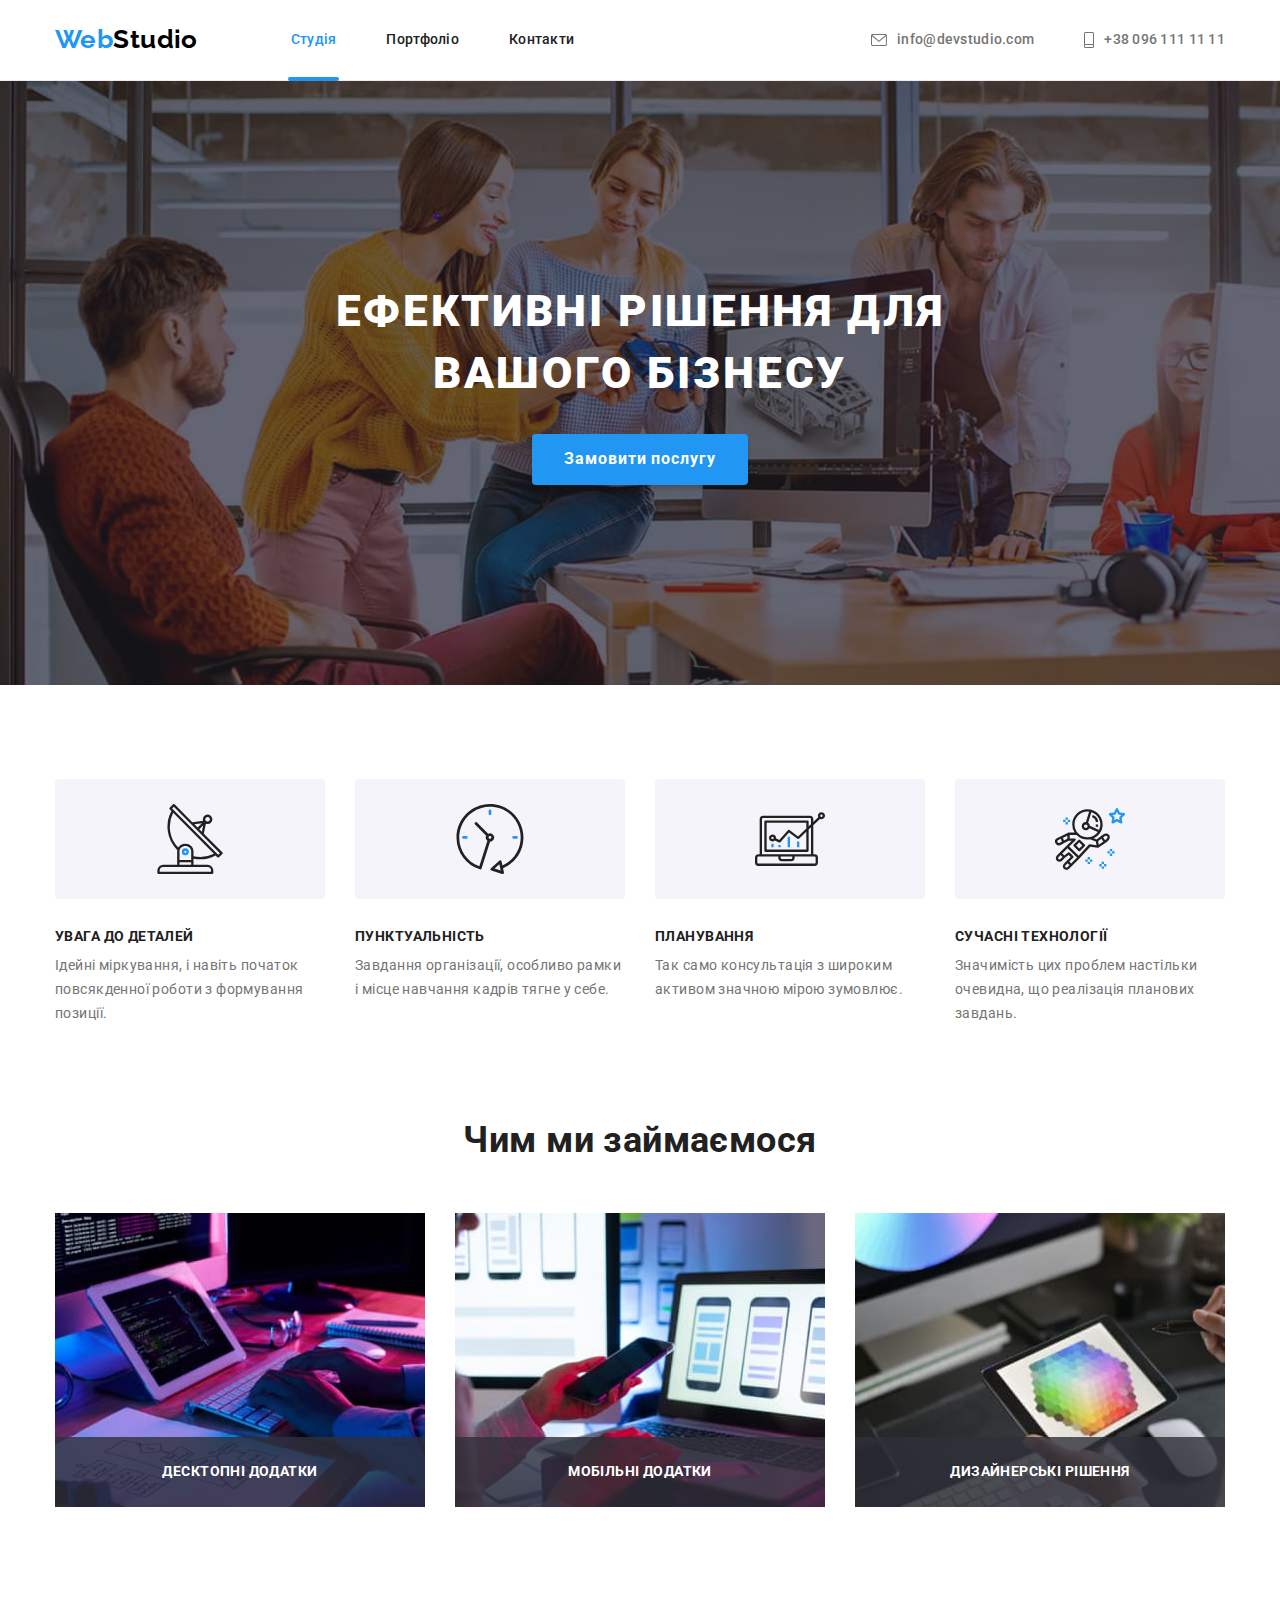
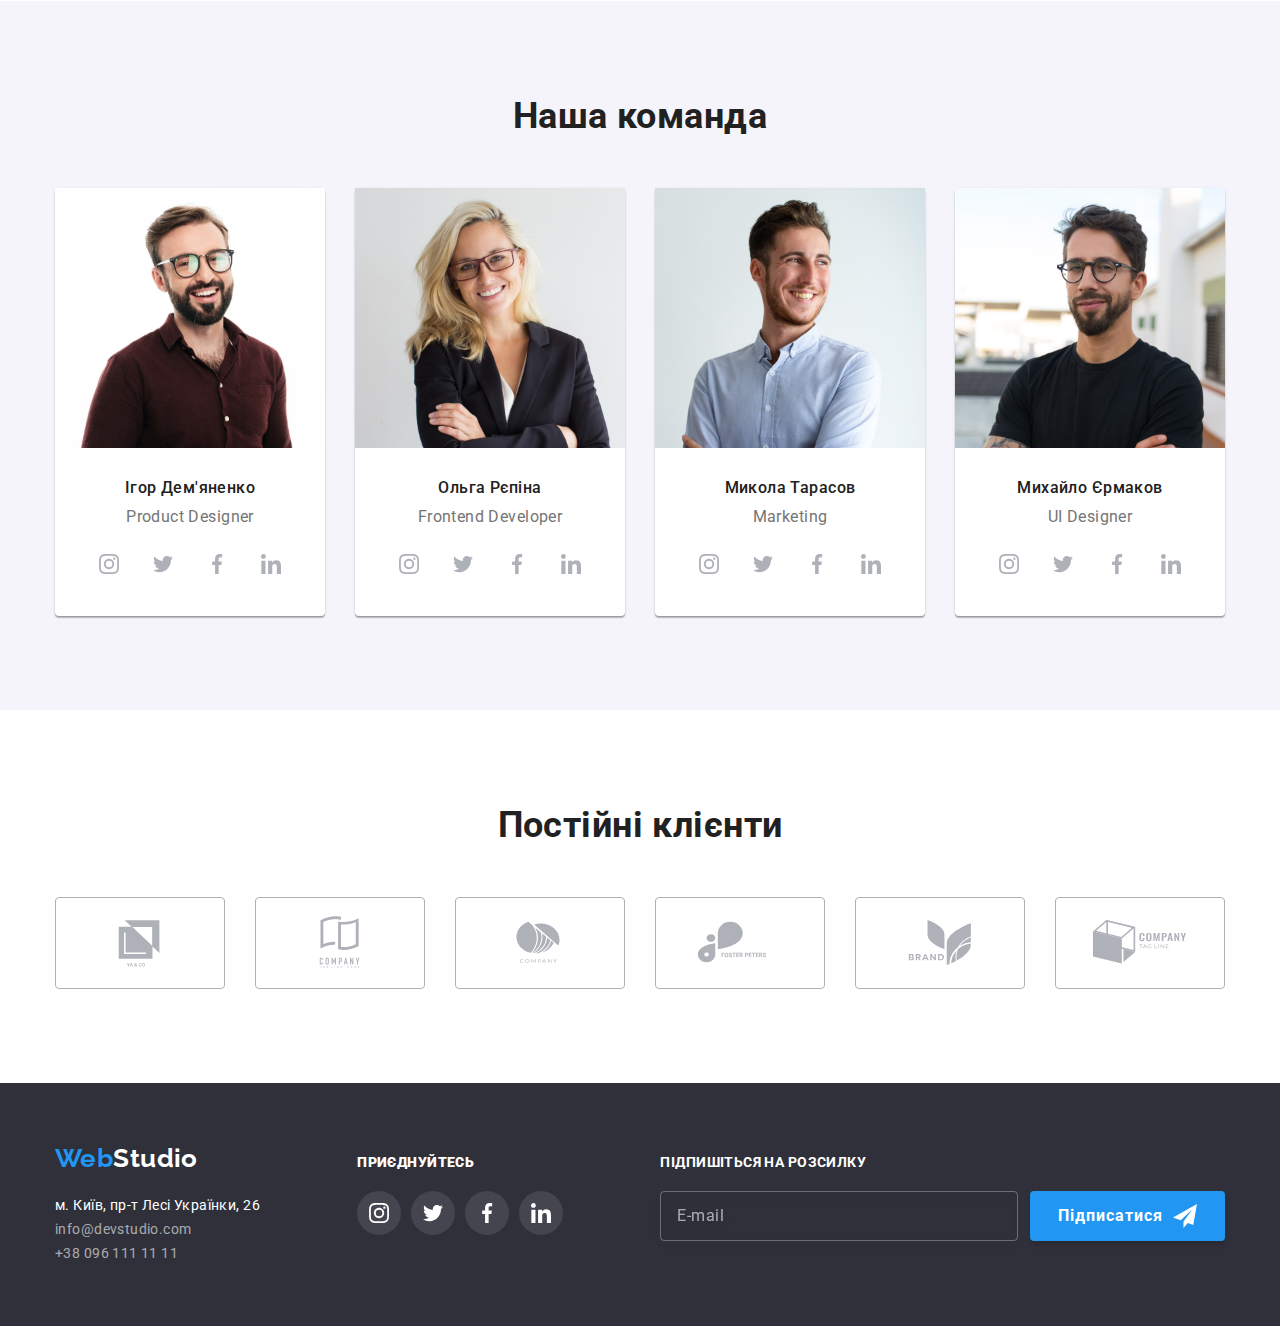
==== index.html @ 3e05d27f "hw-6 copied" ====
<!DOCTYPE html>
<html lang="uk">
  <head>
    <meta charset="UTF-8" />
    <meta http-equiv="X-UA-Compatible" content="IE=edge" />
    <meta name="viewport" content="width=device-width, initial-scale=1.0" />
    <link rel="preconnect" href="https://fonts.googleapis.com" />
    <link rel="preconnect" href="https://fonts.gstatic.com" crossorigin />
    <link
      href="https://fonts.googleapis.com/css2?family=Raleway:wght@700&family=Roboto:wght@400;500;700;900&display=swap"
      rel="stylesheet"
    />
    <link
      rel="stylesheet"
      href="https://cdnjs.cloudflare.com/ajax/libs/modern-normalize/1.1.0/modern-normalize.min.css"
    />
    <link rel="stylesheet" href="./css/styles.css" />
    <title>Головна</title>
  </head>
  <body>
    <header class="page-header">
      <div class="container main-nav">
        <a href="./index.html" class="logo-header"><span class="accent">Web</span>Studio</a>
        <nav>
          <ul class="site-nav">
            <li class="item"><a href="./index.html" class="link current">Студія</a></li>
            <li class="item"><a href="./portfolio.html" class="link">Портфоліо</a></li>
            <li class="item"><a href="" class="link">Контакти</a></li>
          </ul>
        </nav>
        <ul class="site-contacts">
          <li class="item">
            <a href="mailto:info@devstudio.com" class="link">
              <svg class="icon" width="16" height="12">
                <use href="./images/icons.svg#icon-envelope"></use>
              </svg>
              info@devstudio.com</a
            >
          </li>
          <li class="item">
            <a href="tel:+380961111111" class="link">
              <svg class="icon" width="10" height="16">
                <use href="./images/icons.svg#icon-tel"></use>
              </svg>
              +38 096 111 11 11</a
            >
          </li>
        </ul>
      </div>
    </header>
    <main>
      <section class="hero section">
        <div class="container">
          <h1 class="hero-heading">Ефективні рішення для вашого бізнесу</h1>
          <button type="button" class="hero-btn" data-modal-open>Замовити послугу</button>
        </div>
      </section>
      <section class="features section">
        <div class="container">
          <h2 class="features-title visually-hidden">Особливості</h2>
          <ul class="features-list">
            <li class="item">
              <div class="features-bg">
                <svg class="icon" width="70" height="70">
                  <use href="./images/icons.svg#icon-antenna"></use>
                </svg>
              </div>
              <h3 class="features-heading">УВАГА ДО ДЕТАЛЕЙ</h3>
              <p class="features-text">
                Ідейні міркування, і навіть початок повсякденної роботи з формування позиції.
              </p>
            </li>
            <li class="item">
              <div class="features-bg">
                <svg class="icon" width="70" height="70">
                  <use href="./images/icons.svg#icon-clock"></use>
                </svg>
              </div>
              <h3 class="features-heading">ПУНКТУАЛЬНІСТЬ</h3>
              <p class="features-text">
                Завдання організації, особливо рамки і місце навчання кадрів тягне у себе.
              </p>
            </li>
            <li class="item">
              <div class="features-bg">
                <svg class="icon" width="70" height="70">
                  <use href="./images/icons.svg#icon-diagram"></use>
                </svg>
              </div>
              <h3 class="features-heading">ПЛАНУВАННЯ</h3>
              <p class="features-text">
                Так само консультація з широким активом значною мірою зумовлює.
              </p>
            </li>
            <li class="item">
              <div class="features-bg">
                <svg class="icon" width="70" height="70">
                  <use href="./images/icons.svg#icon-astronaut"></use>
                </svg>
              </div>
              <h3 class="features-heading">СУЧАСНІ ТЕХНОЛОГІЇ</h3>
              <p class="features-text">
                Значимість цих проблем настільки очевидна, що реалізація планових завдань.
              </p>
            </li>
          </ul>
        </div>
      </section>
      <section class="about section">
        <div class="container">
          <h2 class="about-heading">Чим ми займаємося</h2>
          <ul class="about-list">
            <li class="item">
              <div class="about-thumb">
                <img class="image" src="./images/img.jpg" alt="Процесс розробки" width="370" />
                <h3 class="description">Десктопні додатки</h3>
              </div>
            </li>
            <li class="item">
              <div class="about-thumb">
                <img class="image" src="./images/img-1.jpg" alt="Оформлення додатку" width="370" />
                <h3 class="description">Мобільні додатки</h3>
              </div>
            </li>
            <li class="item">
              <div class="about-thumb">
                <img class="image" src="./images/img-2.jpg" alt="Дизайн" width="370" />
                <h3 class="description">Дизайнерські рішення</h3>
              </div>
            </li>
          </ul>
        </div>
      </section>
      <section class="team section">
        <div class="container">
          <h2 class="team-heading">Наша команда</h2>
          <ul class="team-list">
            <li class="item">
              <img class="image" src="./images/team/img.jpg" alt="Ігор Дем'яненко" width="270" />
              <div class="team-cards">
                <h3 class="team-member">Ігор Дем'яненко</h3>
                <p class="member-spec">Product Designer</p>
                <ul class="social-list">
                  <li class="social-item">
                    <a href="" class="social-link">
                      <svg class="icon" width="20" height="20">
                        <use href="./images/icons.svg#icon-instagram"></use></svg
                    ></a>
                  </li>
                  <li class="social-item">
                    <a href="" class="social-link">
                      <svg class="icon" width="20" height="20">
                        <use href="./images/icons.svg#icon-twitter"></use></svg
                    ></a>
                  </li>
                  <li class="social-item">
                    <a href="" class="social-link">
                      <svg class="icon" width="20" height="20">
                        <use href="./images/icons.svg#icon-facebook"></use></svg
                    ></a>
                  </li>
                  <li class="social-item">
                    <a href="" class="social-link">
                      <svg class="icon" width="20" height="20">
                        <use href="./images/icons.svg#icon-linkedin"></use></svg
                    ></a>
                  </li>
                </ul>
              </div>
            </li>
            <li class="item">
              <img class="image" src="./images/team/img-1.jpg" alt="Ольга Рєпіна" width="270" />
              <div class="team-cards">
                <h3 class="team-member">Ольга Рєпіна</h3>
                <p class="member-spec">Frontend Developer</p>
                <ul class="social-list">
                  <li class="social-item">
                    <a href="" class="social-link">
                      <svg class="icon" width="20" height="20">
                        <use href="./images/icons.svg#icon-instagram"></use></svg
                    ></a>
                  </li>
                  <li class="social-item">
                    <a href="" class="social-link">
                      <svg class="icon" width="20" height="20">
                        <use href="./images/icons.svg#icon-twitter"></use></svg
                    ></a>
                  </li>
                  <li class="social-item">
                    <a href="" class="social-link">
                      <svg class="icon" width="20" height="20">
                        <use href="./images/icons.svg#icon-facebook"></use></svg
                    ></a>
                  </li>
                  <li class="social-item">
                    <a href="" class="social-link">
                      <svg class="icon" width="20" height="20">
                        <use href="./images/icons.svg#icon-linkedin"></use></svg
                    ></a>
                  </li>
                </ul>
              </div>
            </li>
            <li class="item">
              <img class="image" src="./images/team/img-2.jpg" alt="Микола Тарасов" width="270" />
              <div class="team-cards">
                <h3 class="team-member">Микола Тарасов</h3>
                <p class="member-spec">Marketing</p>
                <ul class="social-list">
                  <li class="social-item">
                    <a href="" class="social-link">
                      <svg class="icon" width="20" height="20">
                        <use href="./images/icons.svg#icon-instagram"></use></svg
                    ></a>
                  </li>
                  <li class="social-item">
                    <a href="" class="social-link">
                      <svg class="icon" width="20" height="20">
                        <use href="./images/icons.svg#icon-twitter"></use></svg
                    ></a>
                  </li>
                  <li class="social-item">
                    <a href="" class="social-link">
                      <svg class="icon" width="20" height="20">
                        <use href="./images/icons.svg#icon-facebook"></use></svg
                    ></a>
                  </li>
                  <li class="social-item">
                    <a href="" class="social-link">
                      <svg class="icon" width="20" height="20">
                        <use href="./images/icons.svg#icon-linkedin"></use></svg
                    ></a>
                  </li>
                </ul>
              </div>
            </li>
            <li class="item">
              <img class="image" src="./images/team/img-3.jpg" alt="Михайло Єрмаков" width="270" />
              <div class="team-cards">
                <h3 class="team-member">Михайло Єрмаков</h3>
                <p class="member-spec">UI Designer</p>
                <ul class="social-list">
                  <li class="social-item">
                    <a href="" class="social-link">
                      <svg class="icon" width="20" height="20">
                        <use href="./images/icons.svg#icon-instagram"></use></svg
                    ></a>
                  </li>
                  <li class="social-item">
                    <a href="" class="social-link">
                      <svg class="icon" width="20" height="20">
                        <use href="./images/icons.svg#icon-twitter"></use></svg
                    ></a>
                  </li>
                  <li class="social-item">
                    <a href="" class="social-link">
                      <svg class="icon" width="20" height="20">
                        <use href="./images/icons.svg#icon-facebook"></use></svg
                    ></a>
                  </li>
                  <li class="social-item">
                    <a href="" class="social-link">
                      <svg class="icon" width="20" height="20">
                        <use href="./images/icons.svg#icon-linkedin"></use></svg
                    ></a>
                  </li>
                </ul>
              </div>
            </li>
          </ul>
        </div>
      </section>
      <section class="costumers section">
        <div class="container">
          <h2 class="costumers-heading">Постійні клієнти</h2>
          <ul class="costumers-list">
            <li class="costumer-item">
              <a href="" class="costumer-link">
                <svg class="icon" width="106" height="60">
                  <use href="./images/icons.svg#icon-ya-co"></use></svg
              ></a>
            </li>
            <li class="costumer-item">
              <a href="" class="costumer-link">
                <svg class="icon" width="106" height="60">
                  <use href="./images/icons.svg#icon-tagline"></use></svg
              ></a>
            </li>
            <li class="costumer-item">
              <a href="" class="costumer-link">
                <svg class="icon" width="106" height="60">
                  <use href="./images/icons.svg#icon-company"></use></svg
              ></a>
            </li>
            <li class="costumer-item">
              <a href="" class="costumer-link">
                <svg class="icon" width="106" height="60">
                  <use href="./images/icons.svg#icon-foster"></use></svg
              ></a>
            </li>
            <li class="costumer-item">
              <a href="" class="costumer-link">
                <svg class="icon" width="106" height="60">
                  <use href="./images/icons.svg#icon-brand"></use></svg
              ></a>
            </li>
            <li class="costumer-item">
              <a href="" class="costumer-link">
                <svg class="icon" width="106" height="60">
                  <use href="./images/icons.svg#icon-company-last"></use></svg
              ></a>
            </li>
          </ul>
        </div>
      </section>
    </main>
    <footer class="page-footer">
      <div class="container footer">
        <div class="address-items">
          <a href="./index.html" class="logo-footer"><span class="accent">Web</span>Studio</a>
          <address>
            <ul class="address">
              <li>
                <a
                  class="address-link"
                  href="https://goo.gl/maps/VLPrRpzanvmtSd6Z9"
                  target="_blank"
                  rel="noopener noreferrer"
                  >м. Київ, пр-т Лесі Українки, 26</a
                >
              </li>
              <li>
                <a href="mailto:info@devstudio.com" class="address-mail">info@devstudio.com</a>
              </li>
              <li><a href="tel:+380961111111" class="address-tel">+38 096 111 11 11</a></li>
            </ul>
          </address>
        </div>
        <div class="footer-social">
          <p class="footer-text"><strong>приєднуйтесь</strong></p>
          <ul class="social-list">
            <li class="social-item">
              <a href="" class="social-link footer">
                <svg class="icon footer" width="20" height="20">
                  <use href="./images/icons.svg#icon-instagram"></use></svg
              ></a>
            </li>
            <li class="social-item">
              <a href="" class="social-link footer">
                <svg class="icon footer" width="20" height="20">
                  <use href="./images/icons.svg#icon-twitter"></use></svg
              ></a>
            </li>
            <li class="social-item">
              <a href="" class="social-link footer">
                <svg class="icon footer" width="20" height="20">
                  <use href="./images/icons.svg#icon-facebook"></use></svg
              ></a>
            </li>
            <li class="social-item">
              <a href="" class="social-link footer">
                <svg class="icon footer" width="20" height="20">
                  <use href="./images/icons.svg#icon-linkedin"></use></svg
              ></a>
            </li>
          </ul>
        </div>
        <form name="subscription" class="subscription">
          <label for="user_email" class="footer-text">Підпишіться на розсилку</label>
          <div class="sub-items">
            <input
              type="email"
              name="email"
              id="user_email"
              placeholder="E-mail"
              class="sub-input"
            />
            <button type="submit" class="sub-btn">
              Підписатися
              <svg class="sub icon" width="24" height="24">
                <use href="./images/icons.svg#icon-send"></use>
              </svg>
            </button>
          </div>
        </form>
      </div>
    </footer>
    <div class="backdrop is-hidden" data-modal>
      <div class="modal">
        <button type="button" class="close-btn" data-modal-close>
          <svg class="icon" width="11" height="11">
            <use href="./images/icons.svg#icon-close"></use>
          </svg>
        </button>
        <p class="modal-title">Залиште свої дані, ми вам передзвонимо</p>
        <form name="callback" class="callback">
          <div class="form-wrapper">
            <label for="name" class="input-label">Ім'я</label>
            <div class="input-wrap">
              <input type="text" name="name" id="name" class="form-input" />
              <svg class="form icon" width="12" height="12">
                <use href="./images/icons.svg#icon-person"></use>
              </svg>
            </div>
          </div>
          <div class="form-wrapper">
            <label for="tel" class="input-label">Телефон</label>
            <div class="input-wrap">
              <input type="tel" name="tel" id="tel" class="form-input" />
              <svg class="form icon" width="13" height="13">
                <use href="./images/icons.svg#icon-phone"></use>
              </svg>
            </div>
          </div>
          <div class="form-wrapper">
            <label for="email" class="input-label">Пошта</label>
            <div class="input-wrap">
              <input type="email" name="email" id="email" class="form-input" />
              <svg class="form icon" width="15" height="12">
                <use href="./images/icons.svg#icon-mail"></use>
              </svg>
            </div>
          </div>
          <div class="form-wrapper">
            <label for="comment" class="input-label">Коментар</label>
            <textarea
              name="comment"
              id="comment"
              placeholder="Введіть текст"
              class="form-comment"
            ></textarea>
          </div>
          <div class="accept">
            <label for="accept" class="accept-lable">
              <input
                type="checkbox"
                name="accept_terms"
                id="accept"
                class="visually-hidden"
                required
              />
              <div class="checkbox">
                <svg class="icon checkmark" width="11" height="8">
                  <use href="./images/icons.svg#icon-checkmark"></use>
                </svg>
              </div>
              <span
                >Погоджуюся з розсилкою та приймаю <a href="" class="terms">Умови договору</a>
              </span>
            </label>
          </div>
          <button type="submit" class="send-btn">Відправити</button>
        </form>
      </div>
    </div>
    <script src="./js/modal.js"></script>
  </body>
</html>
---- css/styles.css ----
:root {
  --primary-bg-color: #ffffff;
  --secondary-bg-color: #2f303a;
  --accent-bg-color: #f5f4fa;
  --primary-text-color: #212121;
  --secondary-text-color: #757575;
  --accent-text-color: #2196f3;
}

body {
  font-family: 'Roboto', sans-serif;
  font-size: 14px;
  letter-spacing: 0.03em;
  background-color: var(--primary-bg-color);
  color: var(--primary-text-color);
}

/* * {
  outline: 1px solid #9a1115;
} */

/* Containers & Sections */

.container {
  width: 1200px;
  padding: 0 15px;
  margin-left: auto;
  margin-right: auto;
}

.section {
  padding: 94px 0px;
}

/* Header&Footer logo */

.page-header {
  border-bottom: 1px solid #ececec;
}

.logo-header,
.logo-footer {
  font-family: 'Raleway', sans-serif;
  text-decoration: none;
  font-weight: 700;
  font-size: 26px;
  line-height: 1.2;
  color: #000000;
}

.logo-footer {
  color: #ffffff;
}

.accent {
  color: var(--accent-text-color);
}

/* Header links */

.page-header .link {
  text-decoration: none;
  font-weight: 500;
  line-height: 1.1;
  letter-spacing: 0.02em;
}

.site-nav .link {
  display: block;
  padding: 32px 0;
  color: var(--primary-text-color);
}

.site-contacts .link {
  display: flex;
  align-items: center;
  padding: 32px 0;
  color: var(--secondary-text-color);
}

.link .icon {
  margin-right: 10px;
}

.link.current {
  position: relative;
  color: var(--accent-text-color);
}

.current::after {
  position: absolute;
  left: -2.5px;
  bottom: -1px;
  content: '';
  width: calc(100% + 5px);
  background-color: var(--accent-text-color);
  height: 4px;
  border-radius: 2px;
}

.link,
.social-link,
.costumer-link,
.address-link,
.address-mail,
.address-tel,
.sub-input,
.form-input,
.form-comment,
.checkbox,
.hero-btn,
.sub-btn,
.send-btn,
.close-btn,
.portfolio-btn,
.tile-description,
.portfolio-link {
  transition-property: background-color, border, box-shadow, color, transform;
  transition-duration: 250ms;
  transition-timing-function: cubic-bezier(0.4, 0, 0.2, 1);
}

.link:hover,
.link:focus {
  color: var(--accent-text-color);
}

.site-nav,
.site-contacts {
  display: flex;
  margin: 0;
  padding: 0;
  list-style-type: none;
}

.site-contacts {
  margin-left: auto;
}

.site-nav .item + .item,
.site-contacts .item + .item {
  margin-left: 50px;
}

.site-nav {
  margin-left: 93px;
}

.main-nav {
  display: flex;
  align-items: center;
}

/* Hero Section */
.hero.section {
  padding: 200px 0;
  max-width: 1600px;
  margin: 0 auto;
  background-image: linear-gradient(rgba(47, 48, 58, 0.4), rgba(47, 48, 58, 0.4)),
    url(../images/hero-bg.jpg);
  background-repeat: no-repeat;
  background-size: cover;
}

.hero {
  background-color: var(--secondary-bg-color);
  text-align: center;
}

.hero-heading {
  margin-top: 0;
  margin-bottom: 30px;
  padding: 0px 238px;
  font-weight: 900;
  font-size: 44px;
  line-height: 1.4;
  letter-spacing: 0.06em;
  text-transform: uppercase;
  color: #ffffff;
}

.hero-btn {
  padding: 10px 32px;
  border-radius: 4px;
  border: none;
  font-weight: 700;
  font-size: 16px;
  line-height: 1.9;
  letter-spacing: 0.06em;
  color: #ffffff;
  background-color: var(--accent-text-color);
  box-shadow: 0px 4px 4px rgba(0, 0, 0, 0.15);
  cursor: pointer;
}

.hero-btn:hover,
.hero-btn:focus,
.sub-btn:hover,
.sub-btn:focus,
.send-btn:hover,
.send-btn:focus {
  background-color: #188ce8;
}

/* Features Section */

.features-bg {
  display: flex;
  align-items: center;
  justify-content: center;
  margin-bottom: 30px;
  width: 270px;
  height: 120px;
  background-color: var(--accent-bg-color);
  border-radius: 4px;
}

.features-list {
  display: flex;
  margin: 0;
  padding-left: 0;
  list-style-type: none;
}

.features-list .item + .item {
  margin-left: 30px;
}

.features-heading {
  margin-top: 0px;
  margin-bottom: 10px;
  font-size: 14px;
  line-height: 1.1;
  text-transform: uppercase;
}

.features-text {
  margin: 0;
  font-weight: 400;
  font-size: 14px;
  line-height: 1.7;
  color: var(--secondary-text-color);
}

.visually-hidden {
  position: absolute;
  clip: rect(0 0 0 0);
  width: 1px;
  height: 1px;
  margin: -1px;
}

/* About & Team Section */

.about-heading,
.team-heading,
.costumers-heading {
  margin: 0px 0px 50px 0px;
  font-size: 36px;
  line-height: 1.2;
  text-align: center;
  color: var(--primary-text-color);
}

.about-list {
  display: flex;
  padding-left: 0;
  margin: 0;
  list-style-type: none;
}

.about-list .item + .item {
  margin-left: 30px;
}

.about-thumb {
  position: relative;
}

.image {
  display: block;
}

.description {
  position: absolute;
  bottom: 0;
  margin: 0;
  padding: 27px 0;
  width: 100%;
  font-size: 14px;
  line-height: 1.1;
  text-align: center;
  text-transform: uppercase;
  color: #ffffff;
  background: rgba(47, 48, 58, 0.8);
}

.about.section {
  padding-top: 0;
}

/* Team Section */

.team-member,
.member-spec {
  margin: 30px 0px 10px 0px;
  font-weight: 500;
  font-size: 16px;
  line-height: 1.2;
  text-align: center;
}

.member-spec {
  margin: 0;
  margin-bottom: 16px;
  font-weight: 400;
  color: var(--secondary-text-color);
}

.team-list {
  display: flex;
  margin: 0;
  padding-left: 0;
  justify-content: space-between;
  list-style-type: none;
}

.team {
  background-color: var(--accent-bg-color);
}

.team-list .item {
  background-color: var(--primary-bg-color);
  box-shadow: 0px 1px 3px rgba(0, 0, 0, 0.12), 0px 1px 1px rgba(0, 0, 0, 0.14),
    0px 2px 1px rgba(0, 0, 0, 0.2);
  border-radius: 4px;
}

.social-list {
  display: flex;
  list-style: none;
  justify-content: center;
  padding-left: 0;
  padding-bottom: 30px;
}

.social-item + .social-item {
  margin-left: 10px;
}

.social-link {
  width: 44px;
  height: 44px;
  border-radius: 50%;
  display: flex;
  align-items: center;
  justify-content: center;
  color: #afb1b8;
}

.social-link.footer {
  color: #ffffff;
  background-color: rgba(255, 255, 255, 0.1);
}

.social-link:hover {
  color: #ffffff;
  background-color: var(--accent-text-color);
}

.icon {
  fill: currentColor;
}

/* Costumers */

.costumers-list {
  display: flex;
  list-style: none;
  justify-content: center;
  padding-left: 0;
  margin: 0;
}

.costumer-item + .costumer-item {
  margin-left: 30px;
}

.costumer-link {
  width: 170px;
  height: 92px;
  border: 1px solid #afb1b8;
  border-radius: 4px;
  display: flex;
  align-items: center;
  justify-content: center;
  color: #afb1b8;
}

.costumer-link:hover {
  color: var(--accent-text-color);
  border: 1px solid var(--accent-text-color);
}

/* Footer */

.container.footer {
  display: flex;
  align-items: baseline;
  justify-content: space-between;
  width: 1200px;
  padding: 0 15px;
  margin-left: auto;
  margin-right: auto;
}

.page-footer {
  padding-top: 60px;
  background-color: var(--secondary-bg-color);
}

.address {
  margin-top: 20px;
  margin-bottom: 0;
  padding-bottom: 60px;
  padding-left: 0;
  list-style: none;
}

.address-link,
.address-mail,
.address-tel {
  text-decoration: none;
  font-style: normal;
  font-weight: 400;
  line-height: 1.7;
  color: #ffffff;
}

.address-mail,
.address-tel {
  color: rgba(255, 255, 255, 0.6);
}

.address-link:hover,
.address-link:focus,
.address-mail:hover,
.address-mail:focus,
.address-tel:hover,
.address-tel:focus {
  color: var(--accent-text-color);
}

.footer-text {
  margin: 0;
  font-weight: 700;
  line-height: 1.1;
  text-transform: uppercase;
  color: #ffffff;
}

.footer-social .social-list {
  margin: 20px 0 0 0;
  padding: 0;
}

/* Footer Subscription */

.sub-items {
  display: flex;
  margin-top: 20px;
}

.sub-input {
  margin-right: 12px;
  padding-left: 16px;
  width: 358px;
  height: 50px;
  background: none;
  outline: none;
  font-size: 16px;
  letter-spacing: 0.03em;
  color: rgba(255, 255, 255, 0.6);
  border: 1px solid rgba(255, 255, 255, 0.3);
  filter: drop-shadow(0px 4px 4px rgba(0, 0, 0, 0.15));
  border-radius: 4px;
}

.sub-input:focus,
.form-input:focus,
.form-comment:focus {
  border: 1px solid var(--accent-text-color);
}

.form-input:focus + svg {
  fill: var(--accent-text-color);
  transition-property: fill;
  transition-duration: 250ms;
  transition-timing-function: cubic-bezier(0.4, 0, 0.2, 1);
}

.sub-input::placeholder {
  color: rgba(255, 255, 255, 0.6);
}

.sub-btn {
  display: flex;
  align-items: center;
  justify-content: center;
  padding: 10px 28px;
  border: none;
  color: #ffffff;
  font-style: normal;
  font-weight: 700;
  font-size: 16px;
  line-height: 1.9;
  letter-spacing: 0.06em;
  background: var(--accent-text-color);
  box-shadow: 0px 4px 4px rgba(0, 0, 0, 0.15);
  border-radius: 4px;
  cursor: pointer;
}

.sub.icon {
  margin-left: 10px;
}

/* Portfolio btns & Image tiles*/

.portfolio-btns {
  display: flex;
  margin: 0;
  justify-content: center;
  list-style-type: none;
}

.portfolio-btn {
  border-radius: 4px;
  border: none;
  padding: 6px 22px;
  font-weight: 500;
  font-size: 16px;
  line-height: 1.6;
  letter-spacing: inherit;
  color: var(--primary-text-color);
  background-color: var(--accent-bg-color);
  cursor: pointer;
}

.portfolio-btns .item + .item {
  margin-left: 8px;
}

.portfolio-btn:hover,
.portfolio-btn:focus {
  color: #ffffff;
  background-color: var(--accent-text-color);
  box-shadow: 0px 3px 1px rgba(0, 0, 0, 0.1), 0px 1px 2px rgba(0, 0, 0, 0.08),
    0px 2px 2px rgba(0, 0, 0, 0.12);
}

.portfolio-tiles {
  display: flex;
  flex-wrap: wrap;
  justify-content: space-between;
  margin-top: 50px;
  padding-left: 0;
  list-style-type: none;
}

.portfolio-tiles .item:not(:nth-last-of-type(-n + 3)) {
  margin-bottom: 30px;
}

.portfolio-link {
  display: block;
  width: 370px;
  height: 404px;
  text-decoration: none;
}

.portfolio-link:hover,
.portfolio-link:focus {
  box-shadow: 0px 1px 1px rgba(0, 0, 0, 0.12), 0px 4px 4px rgba(0, 0, 0, 0.06),
    1px 4px 6px rgba(0, 0, 0, 0.16);
}

.portfolio-link:hover .tile-description,
.portfolio-link:focus .tile-description {
  transform: translateY(0%);
}

.tile-name {
  margin-top: 0;
  margin-bottom: 0;
  padding-top: 20px;
  font-size: 18px;
  line-height: 2;
  letter-spacing: 0.06em;
  color: var(--primary-text-color);
}

.tile {
  padding-left: 24px;
  border-right: 1px solid #eeeeee;
  border-bottom: 1px solid #eeeeee;
  border-left: 1px solid #eeeeee;
}

.tile-text {
  margin-top: 4px;
  margin-bottom: 0;
  padding-bottom: 20px;
  font-weight: 400;
  font-size: 16px;
  line-height: 1.9;
  color: var(--secondary-text-color);
}

.tile-thumb {
  position: relative;
  overflow: hidden;
}

.tile-description {
  position: absolute;
  top: 0;
  left: 0;
  transform: translateY(101%);
  margin: 0;
  padding: 63px 24px;
  height: 100%;
  font-size: 18px;
  line-height: 1.6;
  color: #ffffff;
  background: rgba(33, 150, 243, 0.9);
}

/* Modal */

.backdrop {
  position: fixed;
  top: 0;
  left: 0;
  width: 100%;
  height: 100%;
  background: rgba(0, 0, 0, 0.2);
}

.modal {
  position: absolute;
  top: 50%;
  left: 50%;
  transform: translate(-50%, -50%) scale(1);
  transition: transform 750ms cubic-bezier(0.4, 0, 0.2, 1),
    box-shadow 750ms cubic-bezier(0.4, 0, 0.2, 1), opacity 750ms cubic-bezier(0.4, 0, 0.2, 1);
  padding: 40px;
  width: 528px;
  height: 581px;
  background: #ffffff;
  box-shadow: 0px 1px 3px rgba(0, 0, 0, 0.12), 0px 1px 1px rgba(0, 0, 0, 0.14),
    0px 2px 1px rgba(0, 0, 0, 0.2);
  border-radius: 4px;
  opacity: 1;
}

.backdrop.is-hidden .modal {
  transform: translate(-50%, -50%) scale(0.75);
  box-shadow: none;
  opacity: 0;
}

.close-btn {
  position: absolute;
  right: 8px;
  top: 8px;
  display: flex;
  justify-content: center;
  align-items: center;
  width: 30px;
  height: 30px;
  background: #ffffff;
  border: 1px solid rgba(0, 0, 0, 0.1);
  border-radius: 50%;
  cursor: pointer;
}

.close-btn:hover,
.close-btn:focus {
  color: var(--accent-text-color);
}

.is-hidden {
  visibility: hidden;
  opacity: 0;
  pointer-events: none;
}

.modal-title {
  margin: 0 0 12px 0;
  font-weight: 700;
  font-size: 20px;
  line-height: 1.2;
  text-align: center;
}

.form-wrapper {
  display: flex;
  flex-direction: column;
}

.callback .form-wrapper + .form-wrapper {
  margin-top: 10px;
}

.input-wrap {
  position: relative;
}

.form.icon {
  position: absolute;
  top: 50%;
  left: 12px;
  transform: translateY(-50%);
}

.input-label {
  margin-bottom: 4px;
  font-size: 12px;
  line-height: 1.2;
  letter-spacing: 0.01em;
  color: var(--secondary-text-color);
}

.form-input {
  padding-left: 42px;
  width: 100%;
  height: 40px;
  outline: none;
  border: 1px solid rgba(33, 33, 33, 0.2);
  border-radius: 4px;
}

.form-comment {
  margin-bottom: 20px;
  padding: 16px 12px;
  width: 100%;
  height: 120px;
  outline: none;
  border: 1px solid rgba(33, 33, 33, 0.2);
  border-radius: 4px;
  resize: none;
}

.form-comment::placeholder {
  font-size: 12px;
  line-height: 1.2;
  letter-spacing: 0.01em;
  color: rgba(117, 117, 117, 0.5);
}

.checkbox {
  display: flex;
  align-items: center;
  justify-content: center;
  margin-right: 8.4px;
  width: 16px;
  height: 15px;
  color: #ffffff;
  border: 2px solid var(--primary-text-color);
  border-radius: 2px;
}

.accept input:checked + .checkbox {
  background: var(--accent-text-color);
  border: none;
}

.accept-lable {
  display: flex;
  margin-left: 12px;
  align-items: center;
  line-height: 1.7;
  color: var(--secondary-text-color);
}

.send-btn {
  padding: 10px 52px;
  margin: 30px 124px 40px 124px;
  border-radius: 4px;
  border: none;
  font-weight: 700;
  font-size: 16px;
  line-height: 1.9;
  letter-spacing: 0.06em;
  color: #ffffff;
  background-color: var(--accent-text-color);
  box-shadow: 0px 4px 4px rgba(0, 0, 0, 0.15);
  cursor: pointer;
}

.terms {
  position: relative;
  text-decoration: none;
  color: var(--accent-text-color);
}

.terms::after {
  position: absolute;
  left: 0;
  bottom: 2px;
  content: '';
  width: 100%;
  background-color: var(--accent-text-color);
  height: 1px;
}
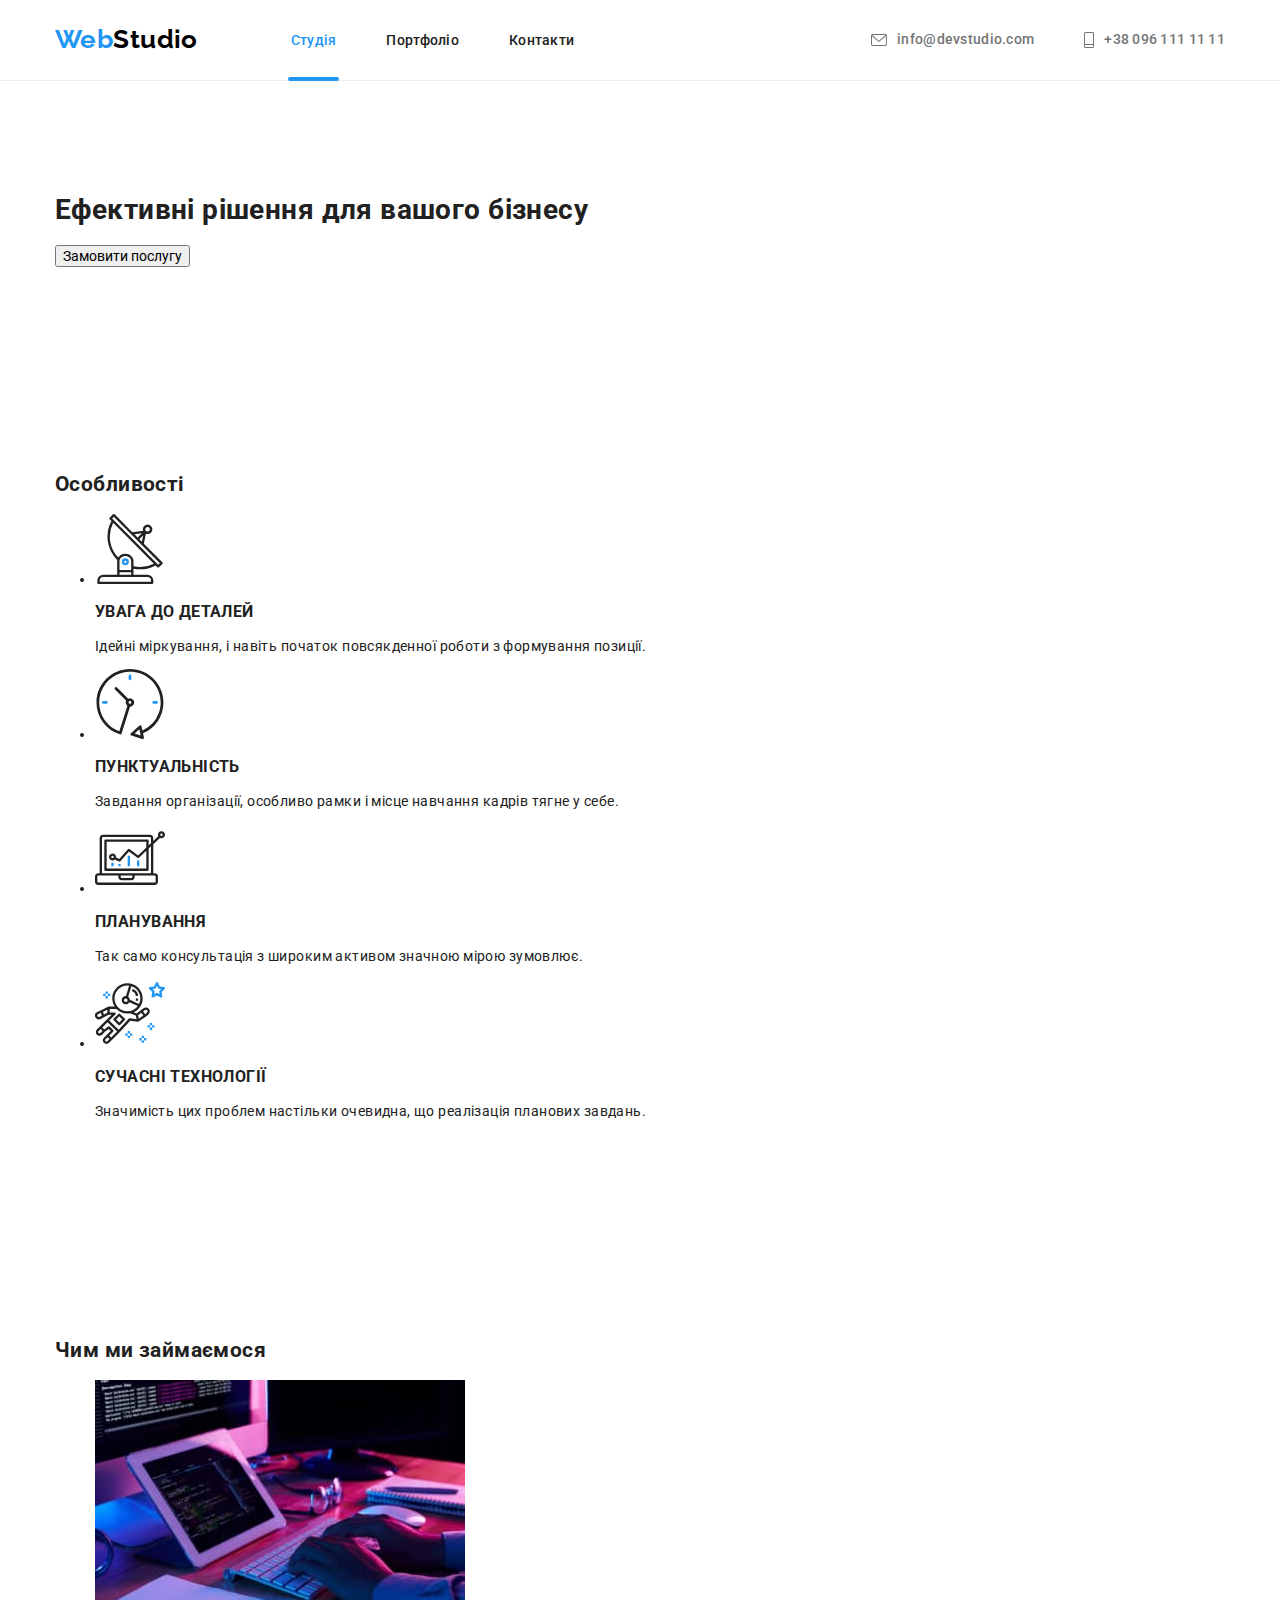
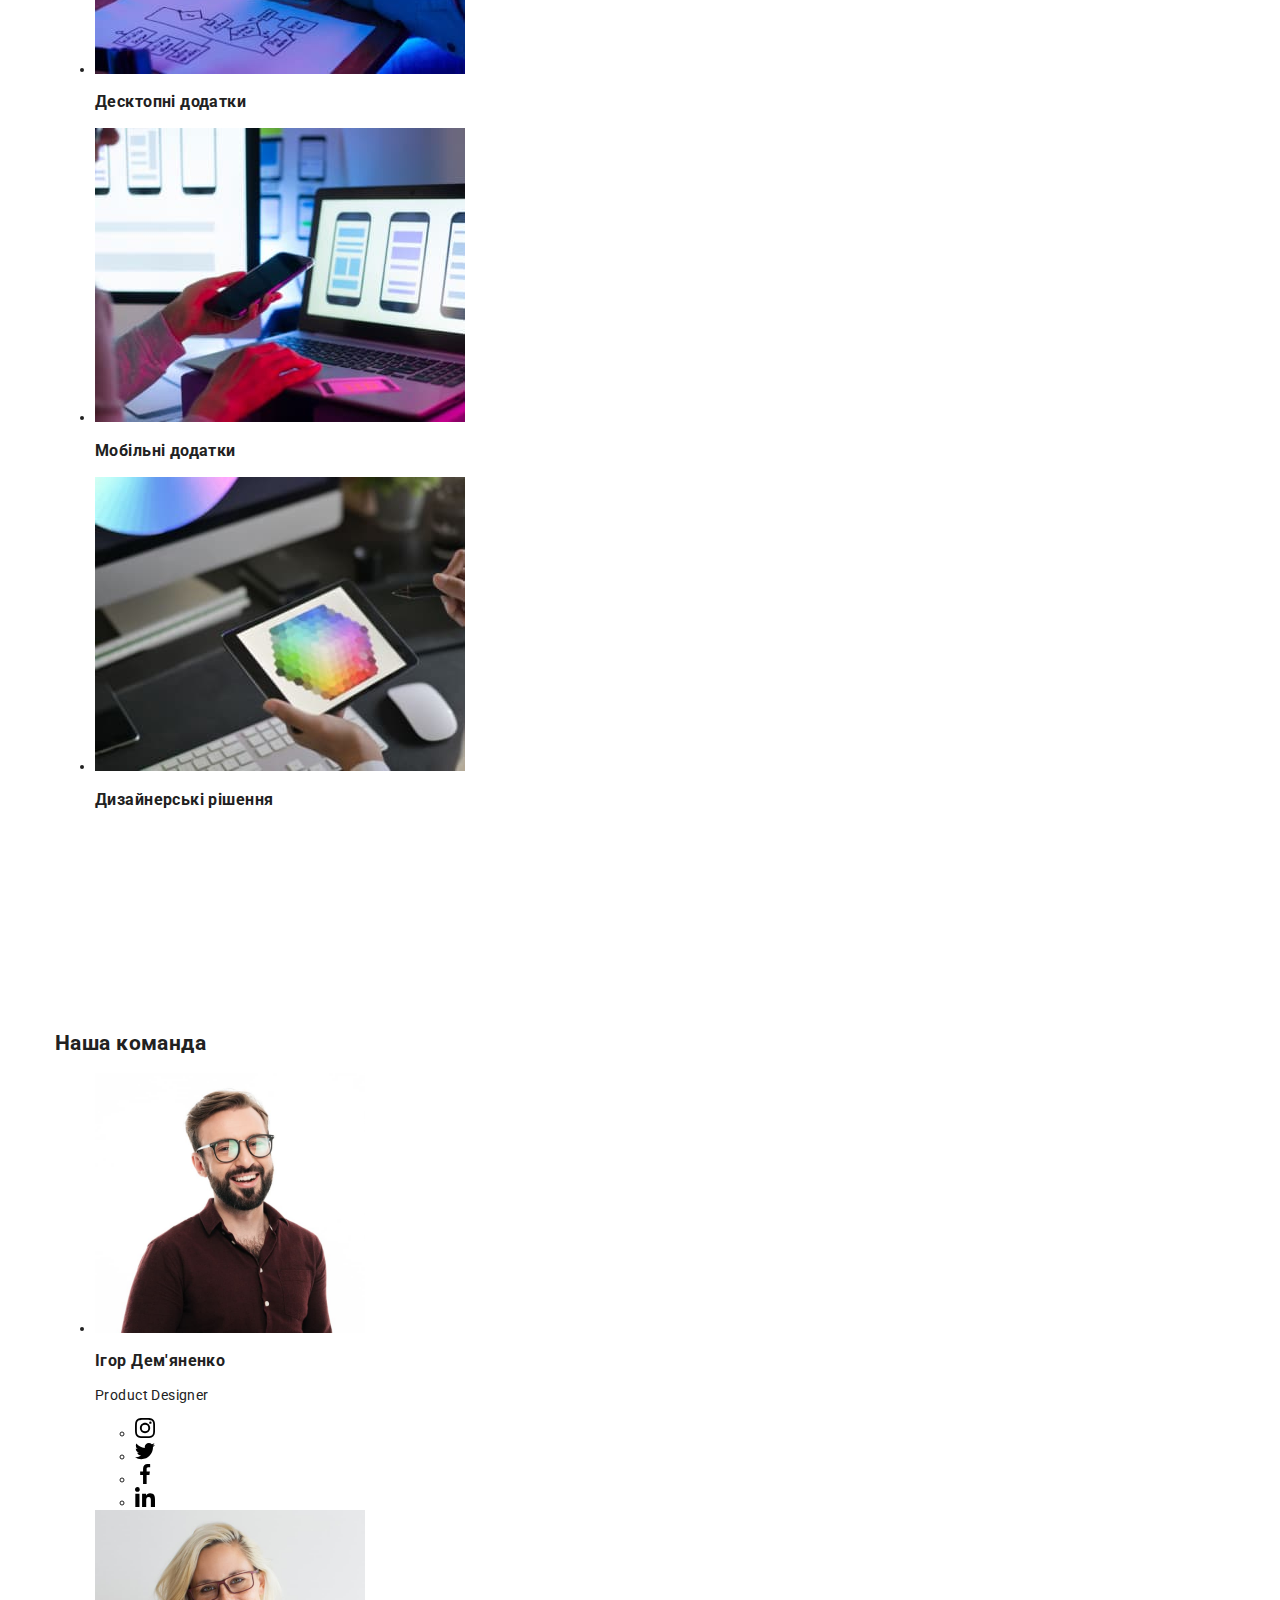
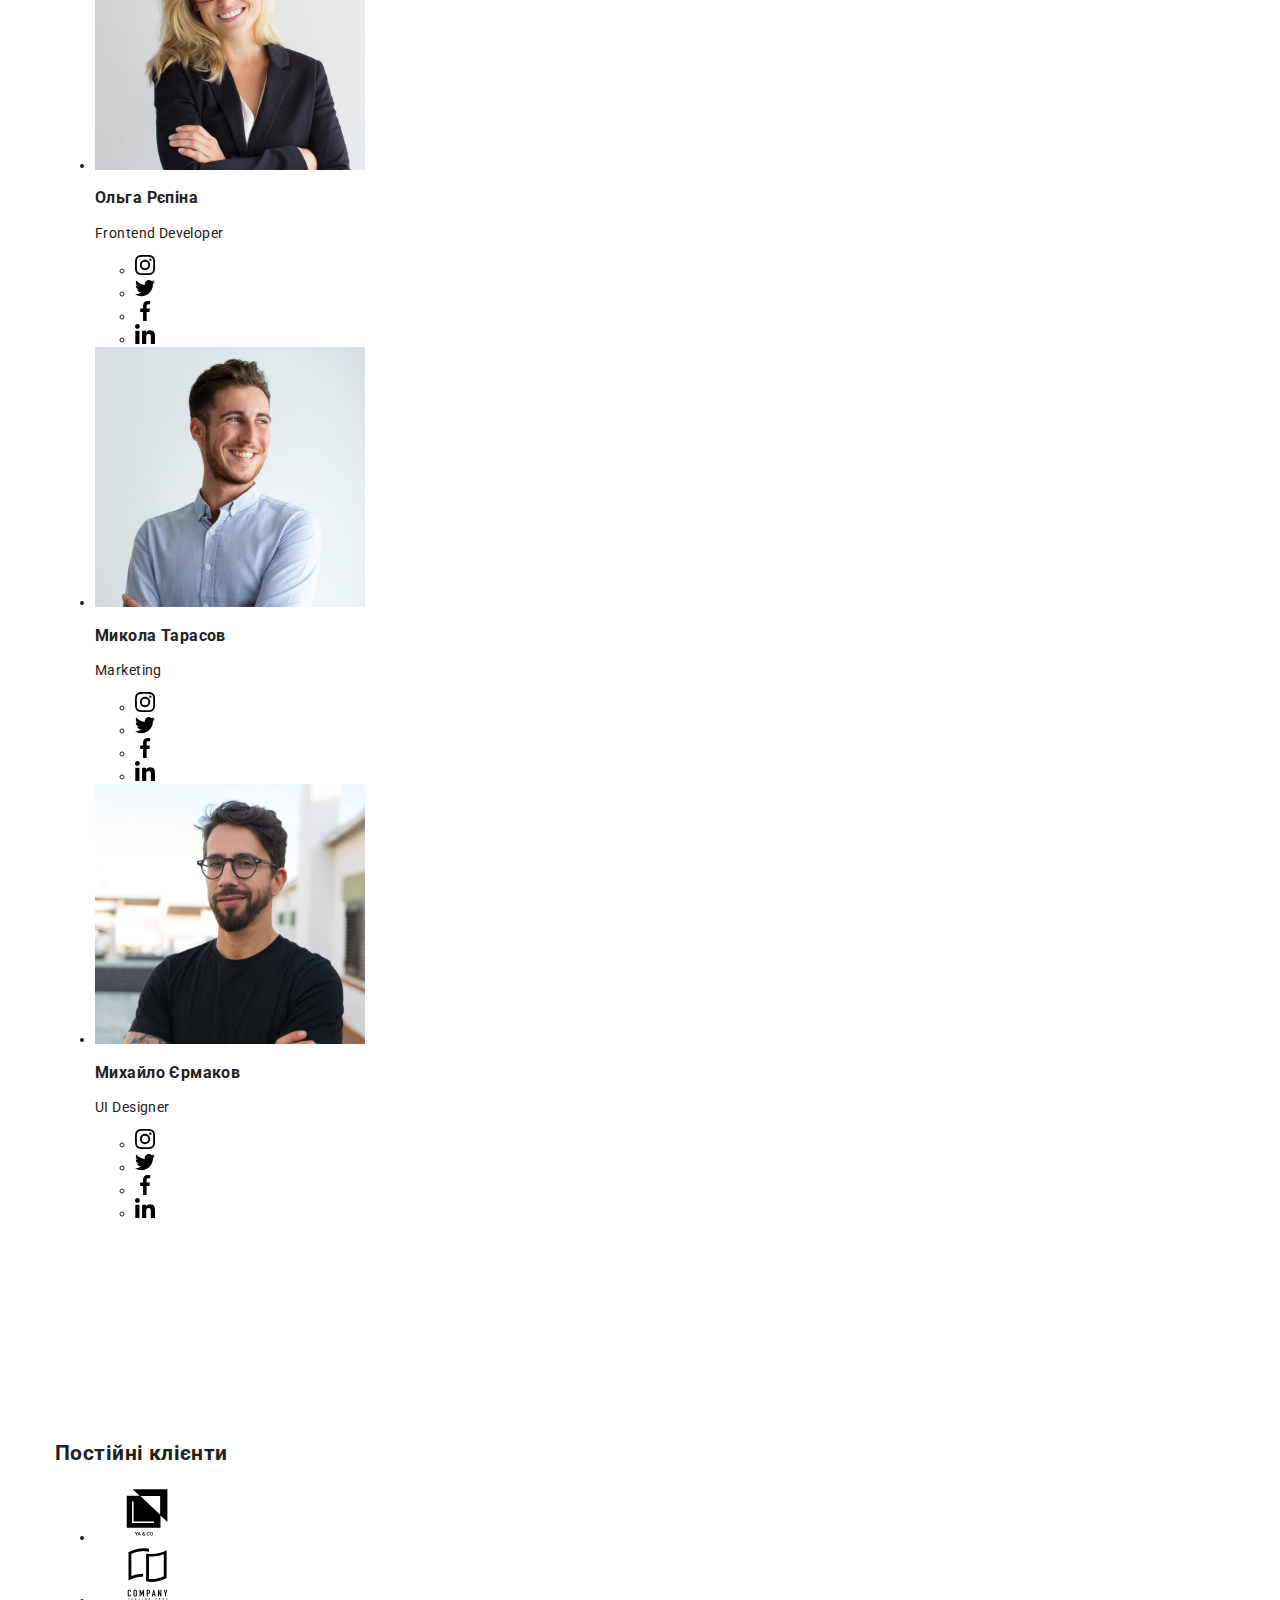
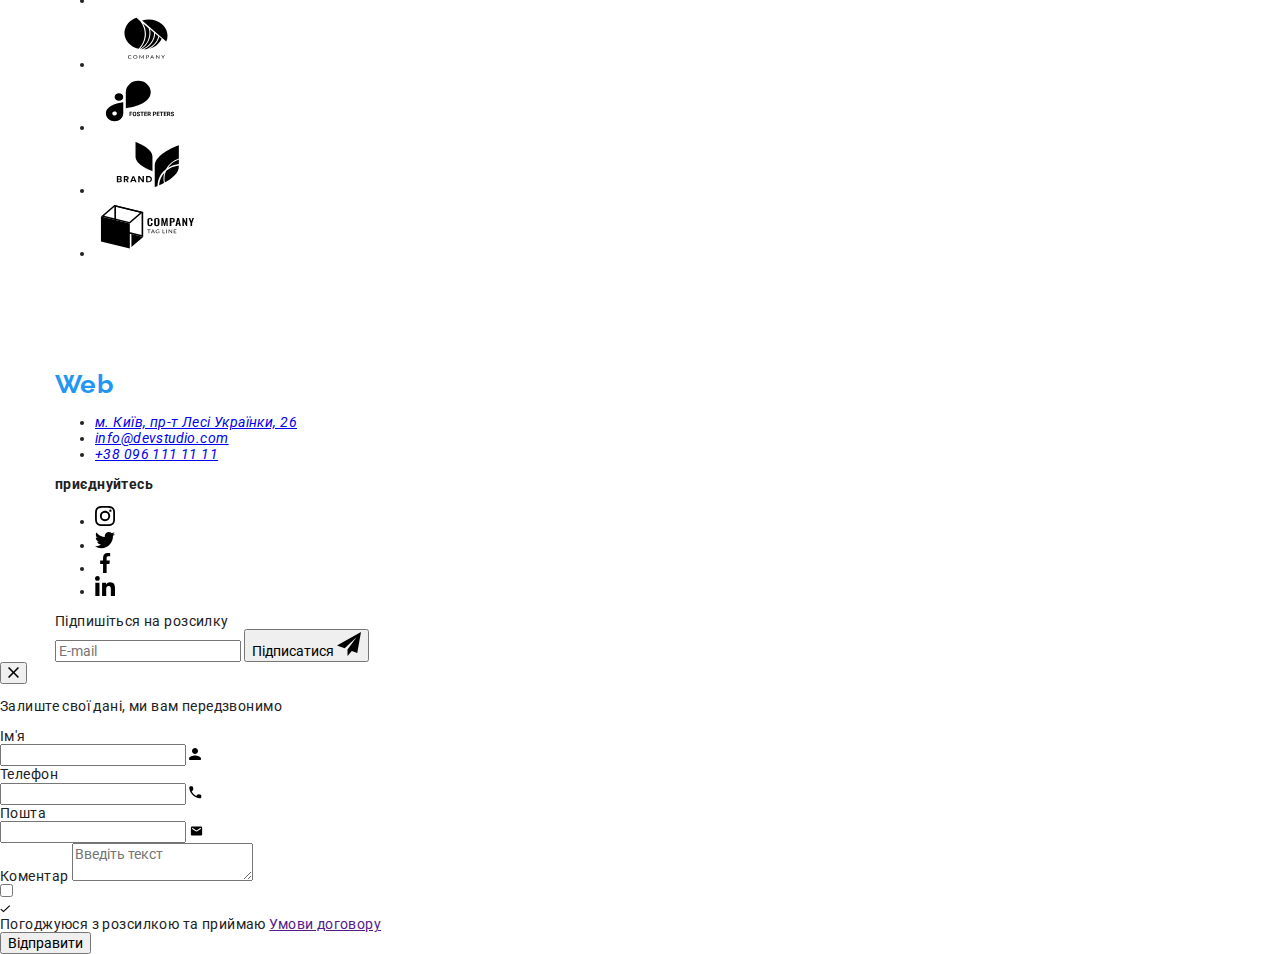
==== commit 3a3382bb: "header completed" ====
--- a/index.html
+++ b/index.html
@@ -14,32 +14,32 @@
       rel="stylesheet"
       href="https://cdnjs.cloudflare.com/ajax/libs/modern-normalize/1.1.0/modern-normalize.min.css"
     />
-    <link rel="stylesheet" href="./css/styles.css" />
+    <link rel="stylesheet" href="./css/main.min.css" />
     <title>Головна</title>
   </head>
   <body>
     <header class="page-header">
-      <div class="container main-nav">
-        <a href="./index.html" class="logo-header"><span class="accent">Web</span>Studio</a>
+      <div class="container header-wrapper">
+        <a href="./index.html" class="logo"><span class="logo__accent">Web</span>Studio</a>
         <nav>
-          <ul class="site-nav">
-            <li class="item"><a href="./index.html" class="link current">Студія</a></li>
-            <li class="item"><a href="./portfolio.html" class="link">Портфоліо</a></li>
-            <li class="item"><a href="" class="link">Контакти</a></li>
+          <ul class="nav">
+            <li class="nav__item"><a href="./index.html" class="nav__link current">Студія</a></li>
+            <li class="nav__item"><a href="./portfolio.html" class="nav__link">Портфоліо</a></li>
+            <li class="nav__item"><a href="" class="nav__link">Контакти</a></li>
           </ul>
         </nav>
-        <ul class="site-contacts">
-          <li class="item">
-            <a href="mailto:info@devstudio.com" class="link">
-              <svg class="icon" width="16" height="12">
+        <ul class="contacts">
+          <li class="contacts__item">
+            <a href="mailto:info@devstudio.com" class="contacts__link">
+              <svg class="contacts__icon" width="16" height="12">
                 <use href="./images/icons.svg#icon-envelope"></use>
               </svg>
               info@devstudio.com</a
             >
           </li>
-          <li class="item">
-            <a href="tel:+380961111111" class="link">
-              <svg class="icon" width="10" height="16">
+          <li class="contacts__item">
+            <a href="tel:+380961111111" class="contacts__link">
+              <svg class="contacts__icon" width="10" height="16">
                 <use href="./images/icons.svg#icon-tel"></use>
               </svg>
               +38 096 111 11 11</a
@@ -317,7 +317,9 @@
     <footer class="page-footer">
       <div class="container footer">
         <div class="address-items">
-          <a href="./index.html" class="logo-footer"><span class="accent">Web</span>Studio</a>
+          <a href="./index.html" class="logo page-footer__logo"
+            ><span class="logo__accent">Web</span>Studio</a
+          >
           <address>
             <ul class="address">
               <li>
--- a/css/main.min.css
+++ b/css/main.min.css
@@ -0,0 +1 @@
+body{font-family:"Roboto",sans-serif;font-size:14px;letter-spacing:.03em;background-color:#fff;color:#212121}.container{width:1200px;padding:0 15px;margin-left:auto;margin-right:auto}.section{padding:94px 0px}.logo{font-family:"Raleway",sans-serif;text-decoration:none;font-weight:700;font-size:26px;line-height:1.2;color:#000}.page-footer__logo{color:#fff}.logo__accent{color:#2196f3}.page-header{border-bottom:1px solid #ececec}.header-wrapper{display:-webkit-box;display:-ms-flexbox;display:flex;-webkit-box-align:center;-ms-flex-align:center;align-items:center}.nav{display:-webkit-box;display:-ms-flexbox;display:flex;margin:0 0 0 93px;padding:0;list-style-type:none}.nav__item+.nav__item{margin-left:50px}.nav__link{padding:32px 0;text-decoration:none;font-weight:500;line-height:1.1;letter-spacing:.02em;color:#212121}.nav__link:hover,.nav__link:focus{color:#2196f3}.contacts{display:-webkit-box;display:-ms-flexbox;display:flex;margin:0 0 0 auto;padding:0;list-style-type:none}.contacts__item+.contacts__item{margin-left:50px}.contacts__link{display:-webkit-box;display:-ms-flexbox;display:flex;-webkit-box-align:center;-ms-flex-align:center;align-items:center;padding:32px 0;text-decoration:none;font-weight:500;line-height:1.1;letter-spacing:.02em;color:#757575}.contacts__link:hover,.contacts__link:focus{color:#2196f3}.contacts__icon{margin-right:10px;fill:currentColor}.current{position:relative;color:#2196f3}.current::after{position:absolute;left:-2.5px;bottom:-1px;content:"";width:calc(100% + 5px);background-color:#2196f3;height:4px;border-radius:2px}/*# sourceMappingURL=main.min.css.map */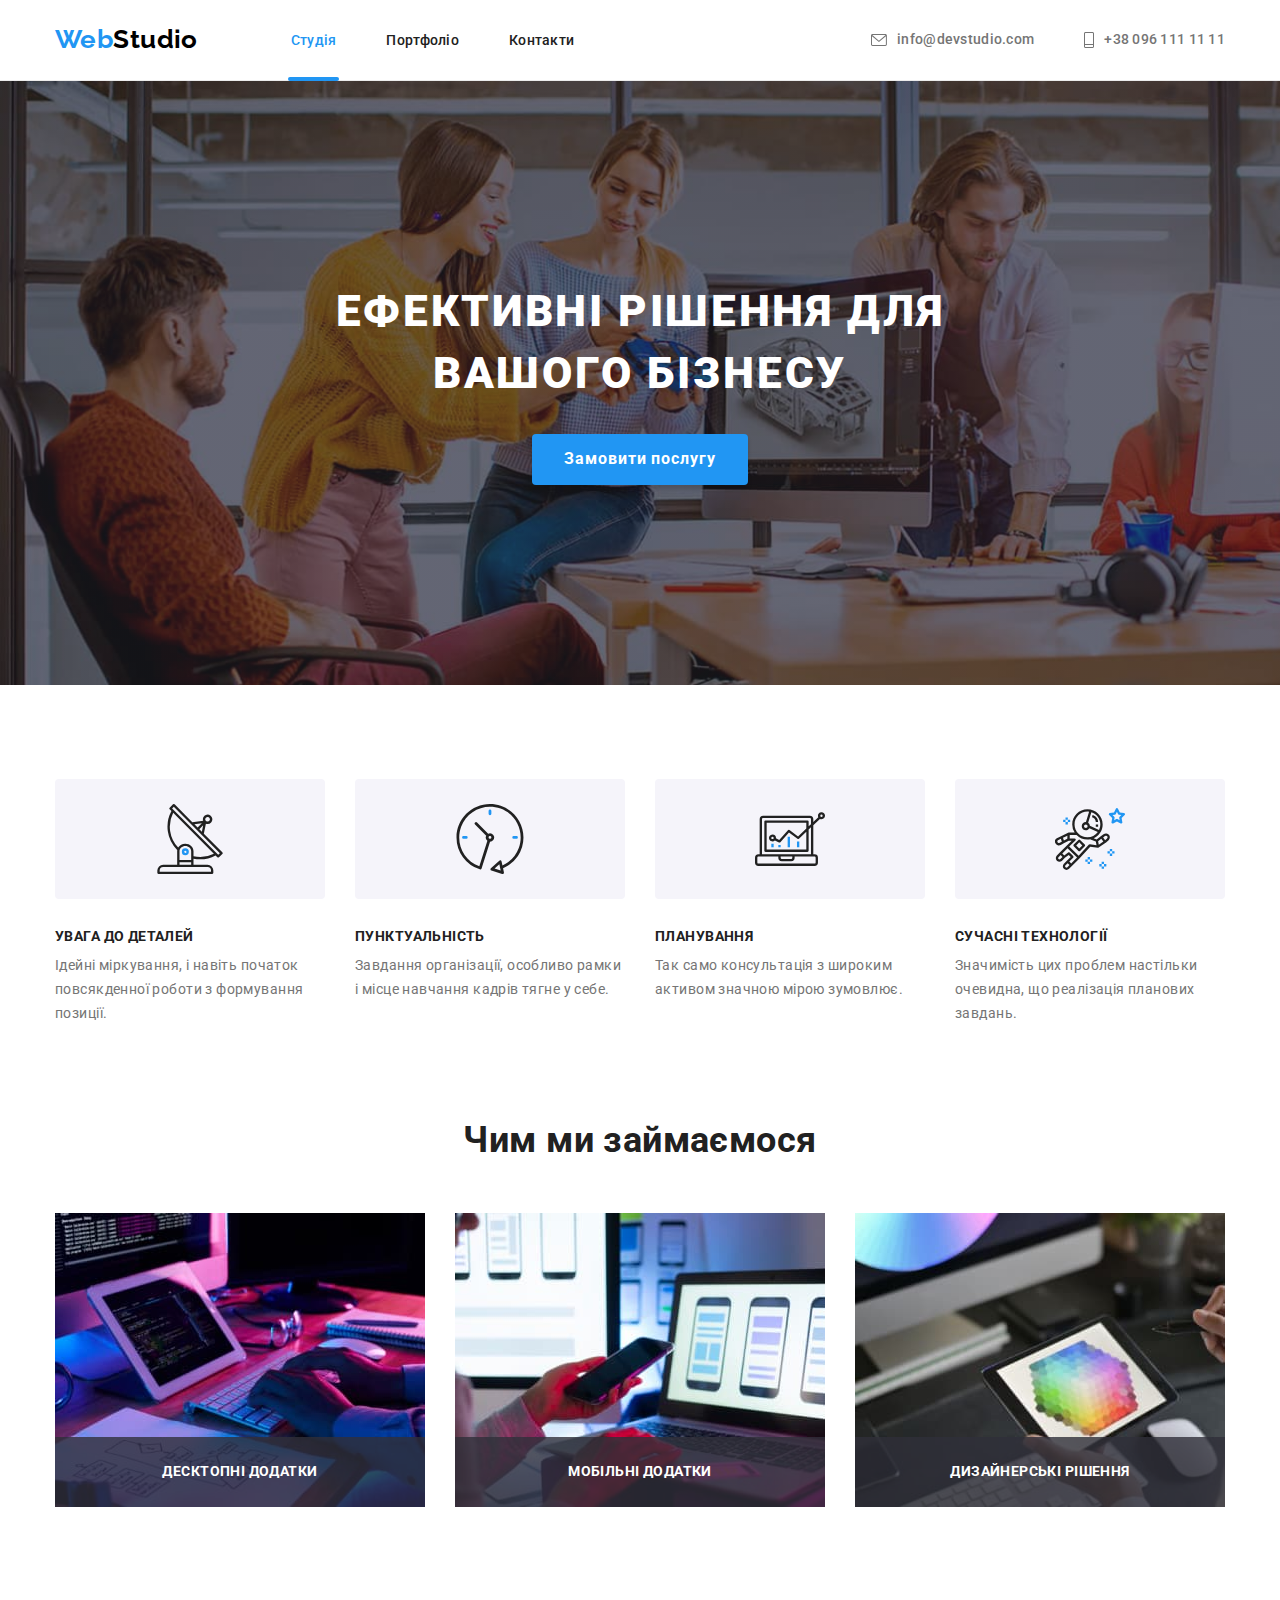
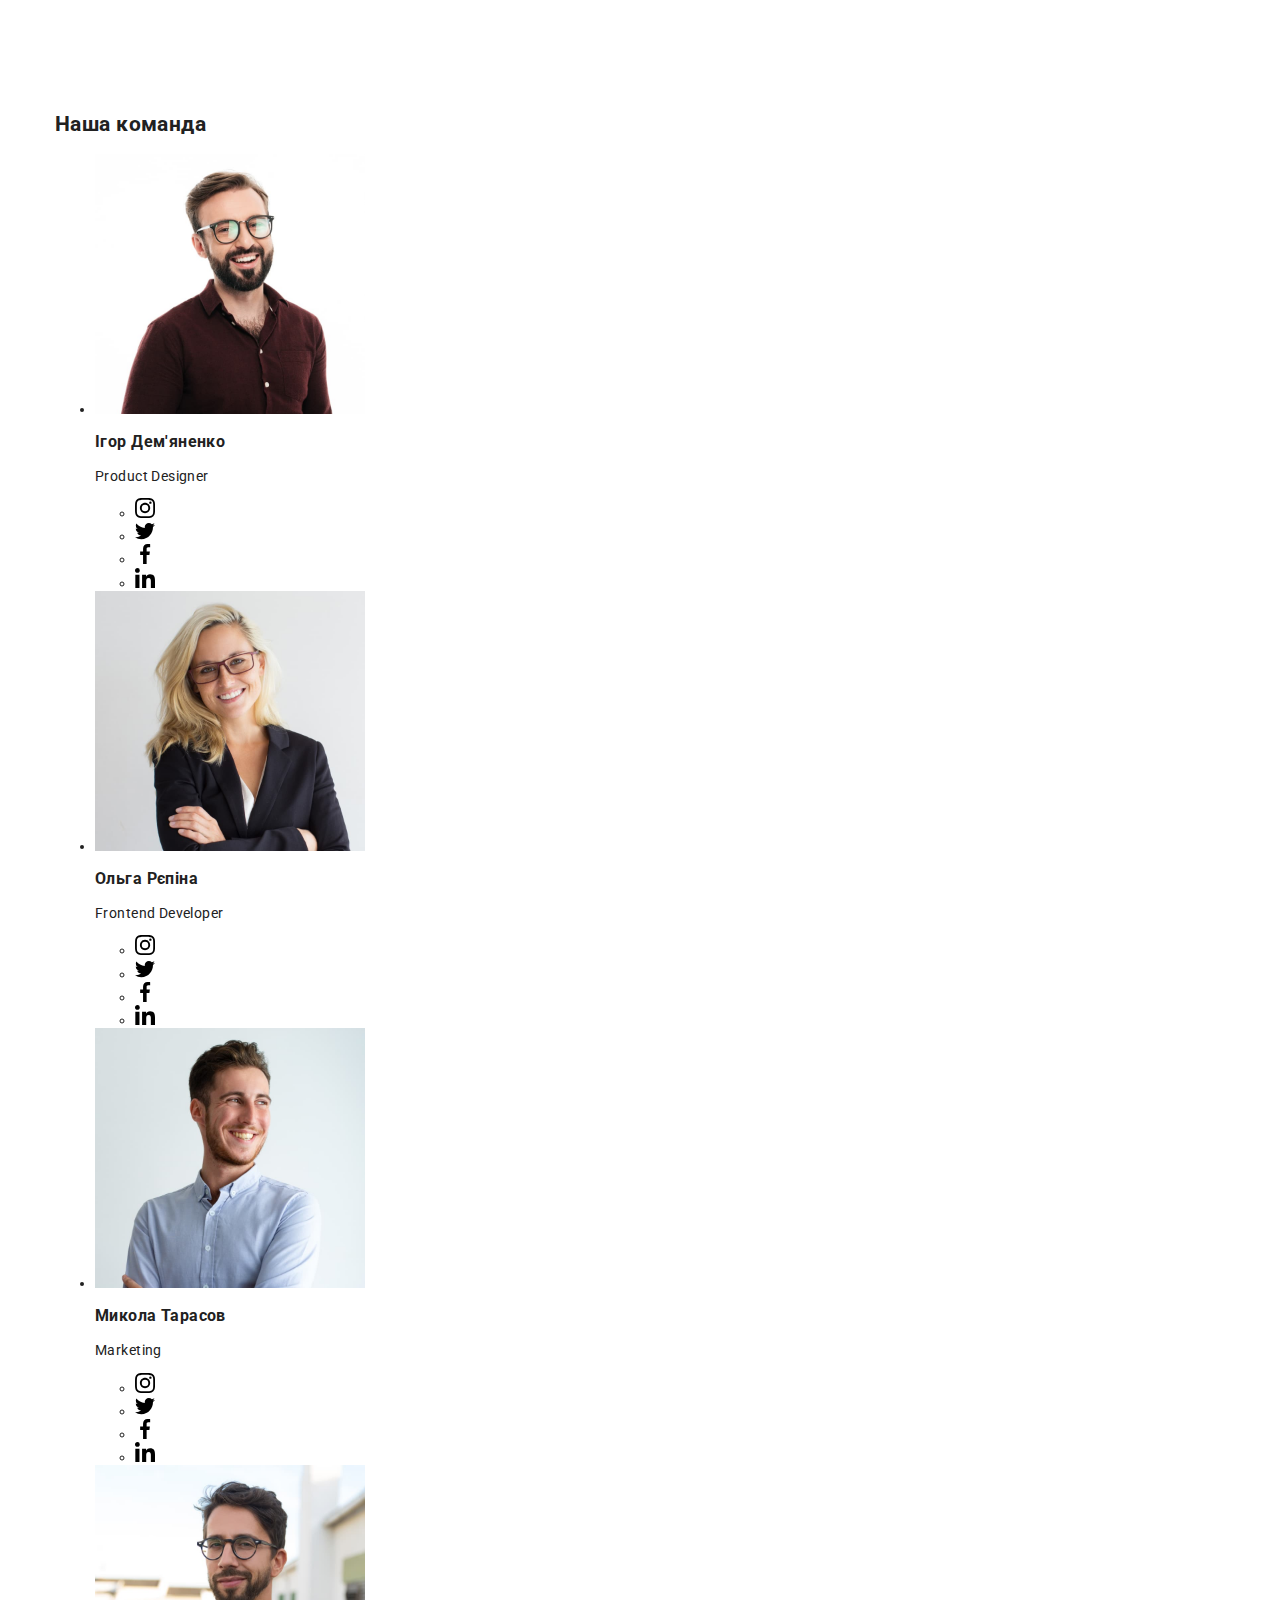
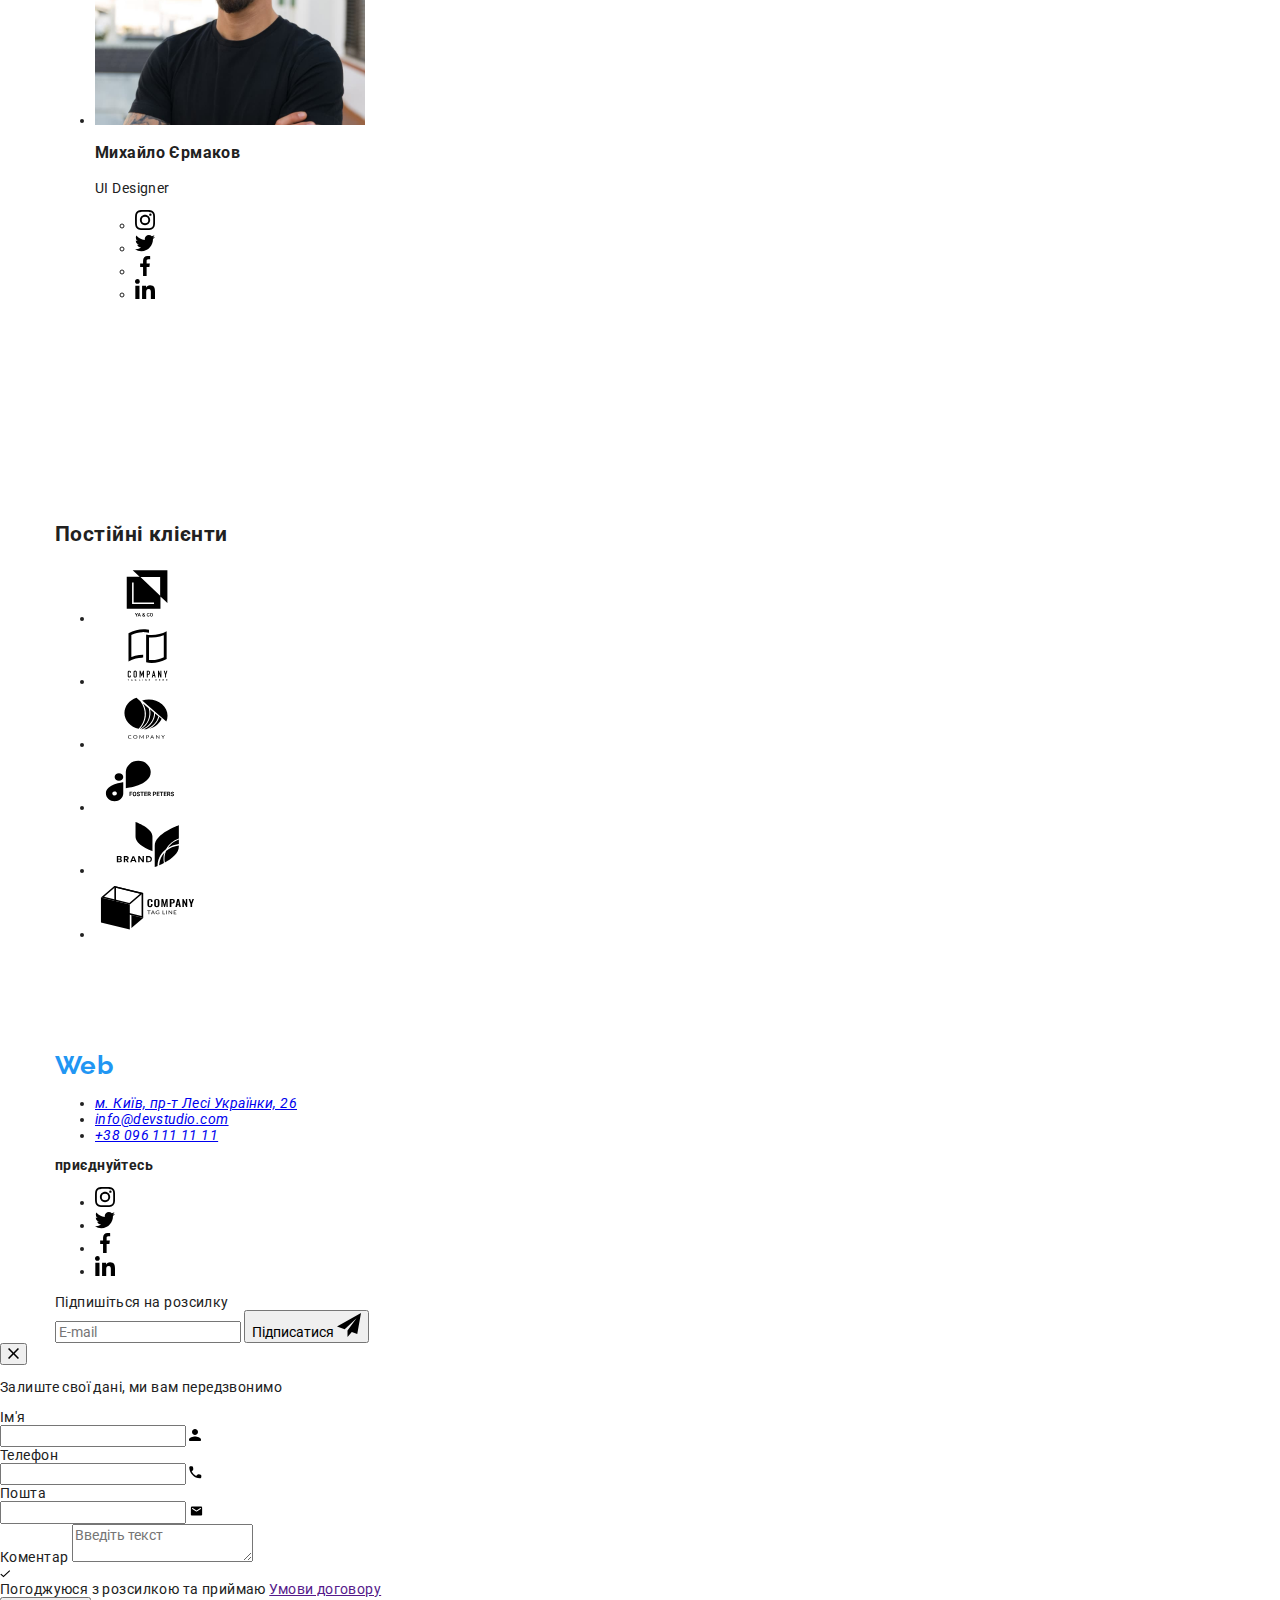
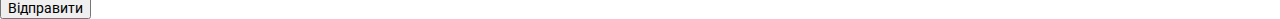
==== commit d7fb398f: "3 sections added" ====
--- a/index.html
+++ b/index.html
@@ -51,55 +51,55 @@
     <main>
       <section class="hero section">
         <div class="container">
-          <h1 class="hero-heading">Ефективні рішення для вашого бізнесу</h1>
-          <button type="button" class="hero-btn" data-modal-open>Замовити послугу</button>
+          <h1 class="hero__heading">Ефективні рішення для вашого бізнесу</h1>
+          <button type="button" class="hero__btn" data-modal-open>Замовити послугу</button>
         </div>
       </section>
       <section class="features section">
         <div class="container">
-          <h2 class="features-title visually-hidden">Особливості</h2>
-          <ul class="features-list">
-            <li class="item">
-              <div class="features-bg">
-                <svg class="icon" width="70" height="70">
+          <h2 class="features__title visually-hidden">Особливості</h2>
+          <ul class="features__list">
+            <li class="features__item">
+              <div class="features__wrapper">
+                <svg width="70" height="70">
                   <use href="./images/icons.svg#icon-antenna"></use>
                 </svg>
               </div>
-              <h3 class="features-heading">УВАГА ДО ДЕТАЛЕЙ</h3>
-              <p class="features-text">
+              <h3 class="features__heading">УВАГА ДО ДЕТАЛЕЙ</h3>
+              <p class="features__text">
                 Ідейні міркування, і навіть початок повсякденної роботи з формування позиції.
               </p>
             </li>
-            <li class="item">
-              <div class="features-bg">
-                <svg class="icon" width="70" height="70">
+            <li class="features__item">
+              <div class="features__wrapper">
+                <svg width="70" height="70">
                   <use href="./images/icons.svg#icon-clock"></use>
                 </svg>
               </div>
-              <h3 class="features-heading">ПУНКТУАЛЬНІСТЬ</h3>
-              <p class="features-text">
+              <h3 class="features__heading">ПУНКТУАЛЬНІСТЬ</h3>
+              <p class="features__text">
                 Завдання організації, особливо рамки і місце навчання кадрів тягне у себе.
               </p>
             </li>
-            <li class="item">
-              <div class="features-bg">
-                <svg class="icon" width="70" height="70">
+            <li class="features__item">
+              <div class="features__wrapper">
+                <svg width="70" height="70">
                   <use href="./images/icons.svg#icon-diagram"></use>
                 </svg>
               </div>
-              <h3 class="features-heading">ПЛАНУВАННЯ</h3>
-              <p class="features-text">
+              <h3 class="features__heading">ПЛАНУВАННЯ</h3>
+              <p class="features__text">
                 Так само консультація з широким активом значною мірою зумовлює.
               </p>
             </li>
-            <li class="item">
-              <div class="features-bg">
-                <svg class="icon" width="70" height="70">
+            <li class="features__item">
+              <div class="features__wrapper">
+                <svg width="70" height="70">
                   <use href="./images/icons.svg#icon-astronaut"></use>
                 </svg>
               </div>
-              <h3 class="features-heading">СУЧАСНІ ТЕХНОЛОГІЇ</h3>
-              <p class="features-text">
+              <h3 class="features__heading">СУЧАСНІ ТЕХНОЛОГІЇ</h3>
+              <p class="features__text">
                 Значимість цих проблем настільки очевидна, що реалізація планових завдань.
               </p>
             </li>
@@ -108,24 +108,34 @@
       </section>
       <section class="about section">
         <div class="container">
-          <h2 class="about-heading">Чим ми займаємося</h2>
-          <ul class="about-list">
-            <li class="item">
-              <div class="about-thumb">
-                <img class="image" src="./images/img.jpg" alt="Процесс розробки" width="370" />
-                <h3 class="description">Десктопні додатки</h3>
-              </div>
-            </li>
-            <li class="item">
-              <div class="about-thumb">
-                <img class="image" src="./images/img-1.jpg" alt="Оформлення додатку" width="370" />
-                <h3 class="description">Мобільні додатки</h3>
-              </div>
-            </li>
-            <li class="item">
-              <div class="about-thumb">
-                <img class="image" src="./images/img-2.jpg" alt="Дизайн" width="370" />
-                <h3 class="description">Дизайнерські рішення</h3>
+          <h2 class="about__heading">Чим ми займаємося</h2>
+          <ul class="about__list">
+            <li class="about__item">
+              <div class="about__thumb">
+                <img
+                  class="about__image"
+                  src="./images/img.jpg"
+                  alt="Процесс розробки"
+                  width="370"
+                />
+                <h3 class="about__description">Десктопні додатки</h3>
+              </div>
+            </li>
+            <li class="about__item">
+              <div class="about__thumb">
+                <img
+                  class="about__image"
+                  src="./images/img-1.jpg"
+                  alt="Оформлення додатку"
+                  width="370"
+                />
+                <h3 class="about__description">Мобільні додатки</h3>
+              </div>
+            </li>
+            <li class="about__item">
+              <div class="about__thumb">
+                <img class="about__image" src="./images/img-2.jpg" alt="Дизайн" width="370" />
+                <h3 class="about__description">Дизайнерські рішення</h3>
               </div>
             </li>
           </ul>
--- a/css/main.min.css
+++ b/css/main.min.css
@@ -1 +1 @@
-body{font-family:"Roboto",sans-serif;font-size:14px;letter-spacing:.03em;background-color:#fff;color:#212121}.container{width:1200px;padding:0 15px;margin-left:auto;margin-right:auto}.section{padding:94px 0px}.logo{font-family:"Raleway",sans-serif;text-decoration:none;font-weight:700;font-size:26px;line-height:1.2;color:#000}.page-footer__logo{color:#fff}.logo__accent{color:#2196f3}.page-header{border-bottom:1px solid #ececec}.header-wrapper{display:-webkit-box;display:-ms-flexbox;display:flex;-webkit-box-align:center;-ms-flex-align:center;align-items:center}.nav{display:-webkit-box;display:-ms-flexbox;display:flex;margin:0 0 0 93px;padding:0;list-style-type:none}.nav__item+.nav__item{margin-left:50px}.nav__link{padding:32px 0;text-decoration:none;font-weight:500;line-height:1.1;letter-spacing:.02em;color:#212121}.nav__link:hover,.nav__link:focus{color:#2196f3}.contacts{display:-webkit-box;display:-ms-flexbox;display:flex;margin:0 0 0 auto;padding:0;list-style-type:none}.contacts__item+.contacts__item{margin-left:50px}.contacts__link{display:-webkit-box;display:-ms-flexbox;display:flex;-webkit-box-align:center;-ms-flex-align:center;align-items:center;padding:32px 0;text-decoration:none;font-weight:500;line-height:1.1;letter-spacing:.02em;color:#757575}.contacts__link:hover,.contacts__link:focus{color:#2196f3}.contacts__icon{margin-right:10px;fill:currentColor}.current{position:relative;color:#2196f3}.current::after{position:absolute;left:-2.5px;bottom:-1px;content:"";width:calc(100% + 5px);background-color:#2196f3;height:4px;border-radius:2px}/*# sourceMappingURL=main.min.css.map */+body{font-family:"Roboto",sans-serif;font-size:14px;letter-spacing:.03em;background-color:#fff;color:#212121}.visually-hidden{position:absolute;clip:rect(0 0 0 0);width:1px;height:1px;margin:-1px}.container{width:1200px;padding:0 15px;margin-left:auto;margin-right:auto}.section{padding:94px 0px}.logo{font-family:"Raleway",sans-serif;text-decoration:none;font-weight:700;font-size:26px;line-height:1.2;color:#000}.page-footer__logo{color:#fff}.logo__accent{color:#2196f3}.page-header{border-bottom:1px solid #ececec}.header-wrapper{display:-webkit-box;display:-ms-flexbox;display:flex;-webkit-box-align:center;-ms-flex-align:center;align-items:center}.nav{display:-webkit-box;display:-ms-flexbox;display:flex;margin:0 0 0 93px;padding:0;list-style-type:none}.nav__item+.nav__item{margin-left:50px}.nav__link{padding:32px 0;text-decoration:none;font-weight:500;line-height:1.1;letter-spacing:.02em;color:#212121}.nav__link:hover,.nav__link:focus{color:#2196f3}.contacts{display:-webkit-box;display:-ms-flexbox;display:flex;margin:0 0 0 auto;padding:0;list-style-type:none}.contacts__item+.contacts__item{margin-left:50px}.contacts__link{display:-webkit-box;display:-ms-flexbox;display:flex;-webkit-box-align:center;-ms-flex-align:center;align-items:center;padding:32px 0;text-decoration:none;font-weight:500;line-height:1.1;letter-spacing:.02em;color:#757575}.contacts__link:hover,.contacts__link:focus{color:#2196f3}.contacts__icon{margin-right:10px;fill:currentColor}.current{position:relative;color:#2196f3}.current::after{position:absolute;left:-2.5px;bottom:-1px;content:"";width:calc(100% + 5px);background-color:#2196f3;height:4px;border-radius:2px}.hero{padding:200px 0;max-width:1600px;margin:0 auto;background-image:-webkit-gradient(linear, left top, left bottom, from(rgba(47, 48, 58, 0.4)), to(rgba(47, 48, 58, 0.4))),url(../images/hero-bg.jpg);background-image:linear-gradient(rgba(47, 48, 58, 0.4), rgba(47, 48, 58, 0.4)),url(../images/hero-bg.jpg);background-repeat:no-repeat;background-size:cover;background-color:#2f303a;text-align:center}.hero__heading{margin-top:0;margin-bottom:30px;padding:0px 238px;font-weight:900;font-size:44px;line-height:1.4;letter-spacing:.06em;text-transform:uppercase;color:#fff}.hero__btn{padding:10px 32px;border-radius:4px;border:none;font-weight:700;font-size:16px;line-height:1.9;letter-spacing:.06em;color:#fff;background-color:#2196f3;-webkit-box-shadow:0px 4px 4px rgba(0,0,0,.15);box-shadow:0px 4px 4px rgba(0,0,0,.15);cursor:pointer}.hero__btn:hover,.hero__btn:focus{background-color:#188ce8}.features__list{display:-webkit-box;display:-ms-flexbox;display:flex;margin:0;padding:0;list-style-type:none}.features__item+.features__item{margin-left:30px}.features__wrapper{display:-webkit-box;display:-ms-flexbox;display:flex;-webkit-box-align:center;-ms-flex-align:center;align-items:center;-webkit-box-pack:center;-ms-flex-pack:center;justify-content:center;margin:0 0 30px 0;width:270px;height:120px;background-color:#f5f4fa;border-radius:4px}.features__heading{margin:0 0 10px 0;font-size:14px;line-height:1.1;text-transform:uppercase}.features__text{margin:0;font-weight:400;font-size:14px;line-height:1.7;color:#757575}.about{padding-top:0}.about__heading{margin:0px 0px 50px 0px;font-size:36px;line-height:1.2;text-align:center;color:var(--primary-text-color)}.about__list{display:-webkit-box;display:-ms-flexbox;display:flex;-webkit-box-pack:justify;-ms-flex-pack:justify;justify-content:space-between;padding-left:0;margin:0;list-style-type:none}.about__thumb{position:relative}.about__image{display:block}.about__description{position:absolute;bottom:0;margin:0;padding:27px 0;width:100%;font-size:14px;line-height:1.1;text-align:center;text-transform:uppercase;color:#fff;background:rgba(47,48,58,.8)}/*# sourceMappingURL=main.min.css.map */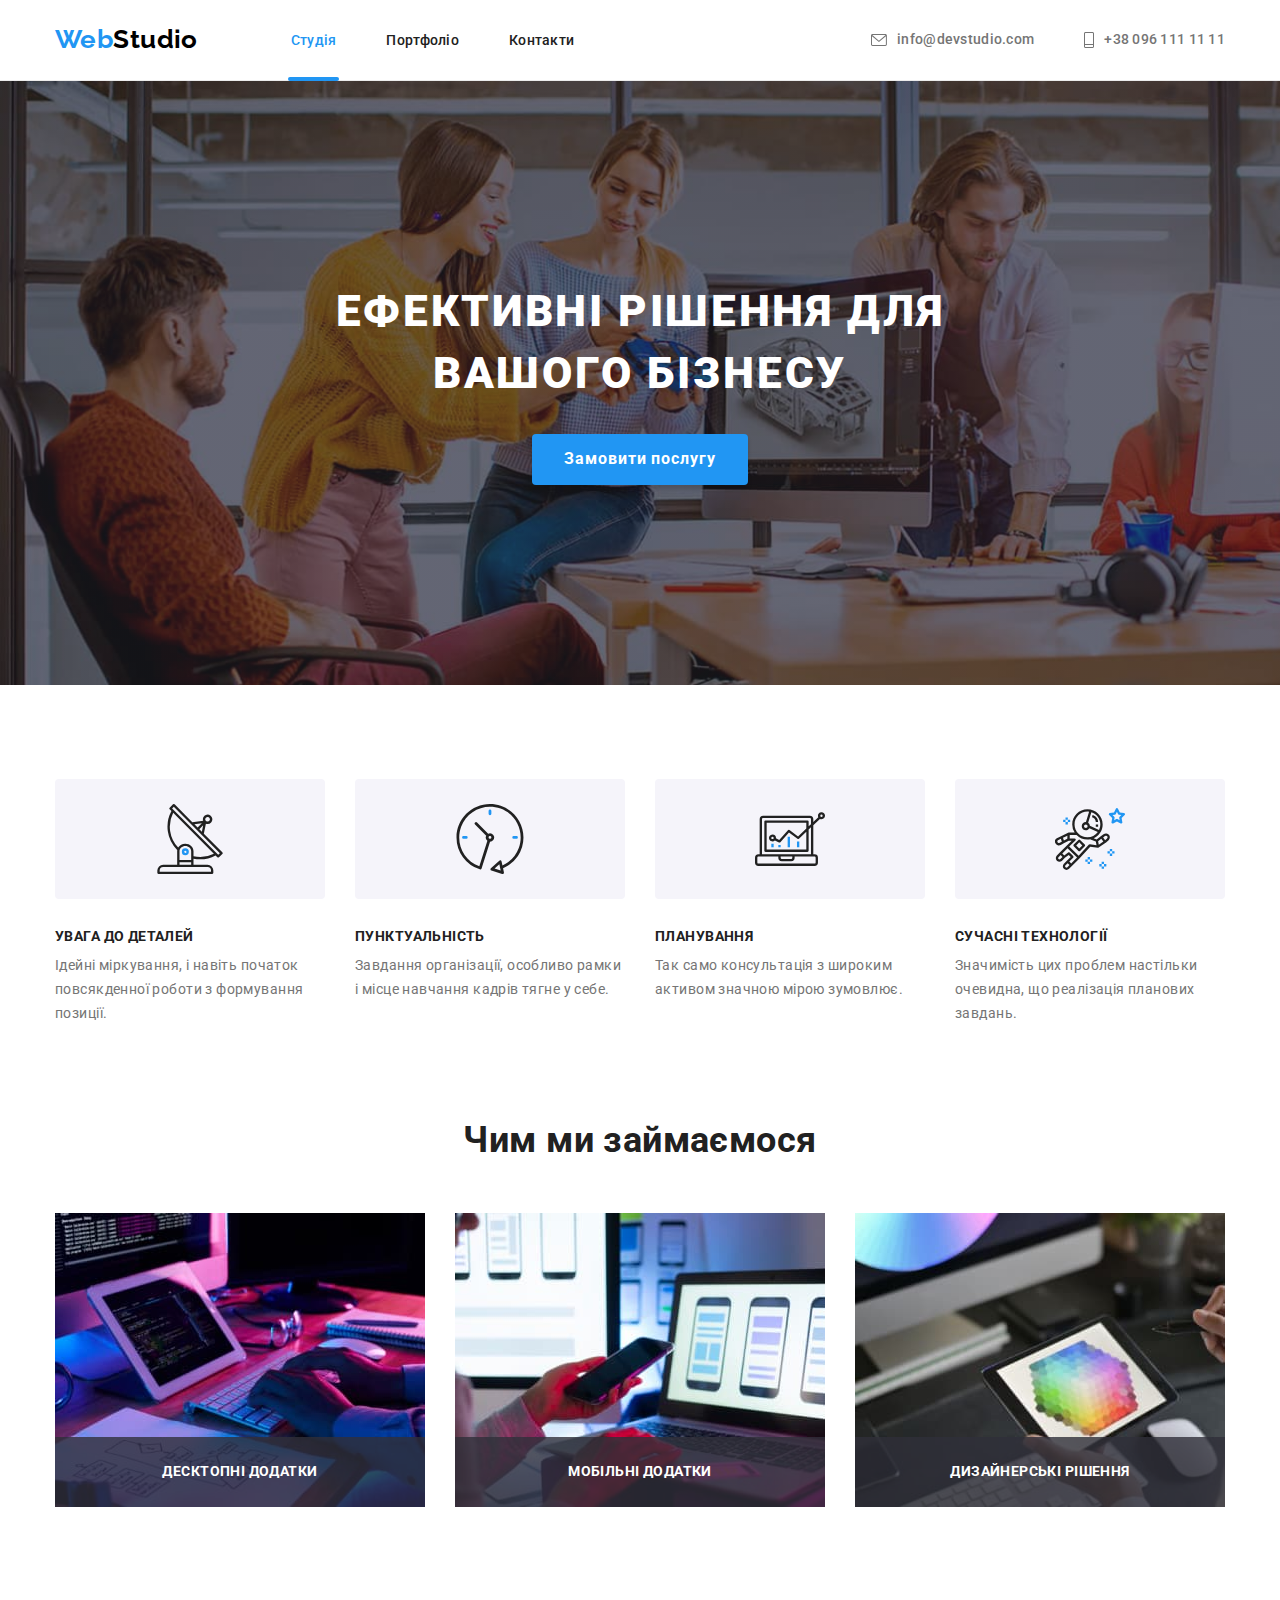
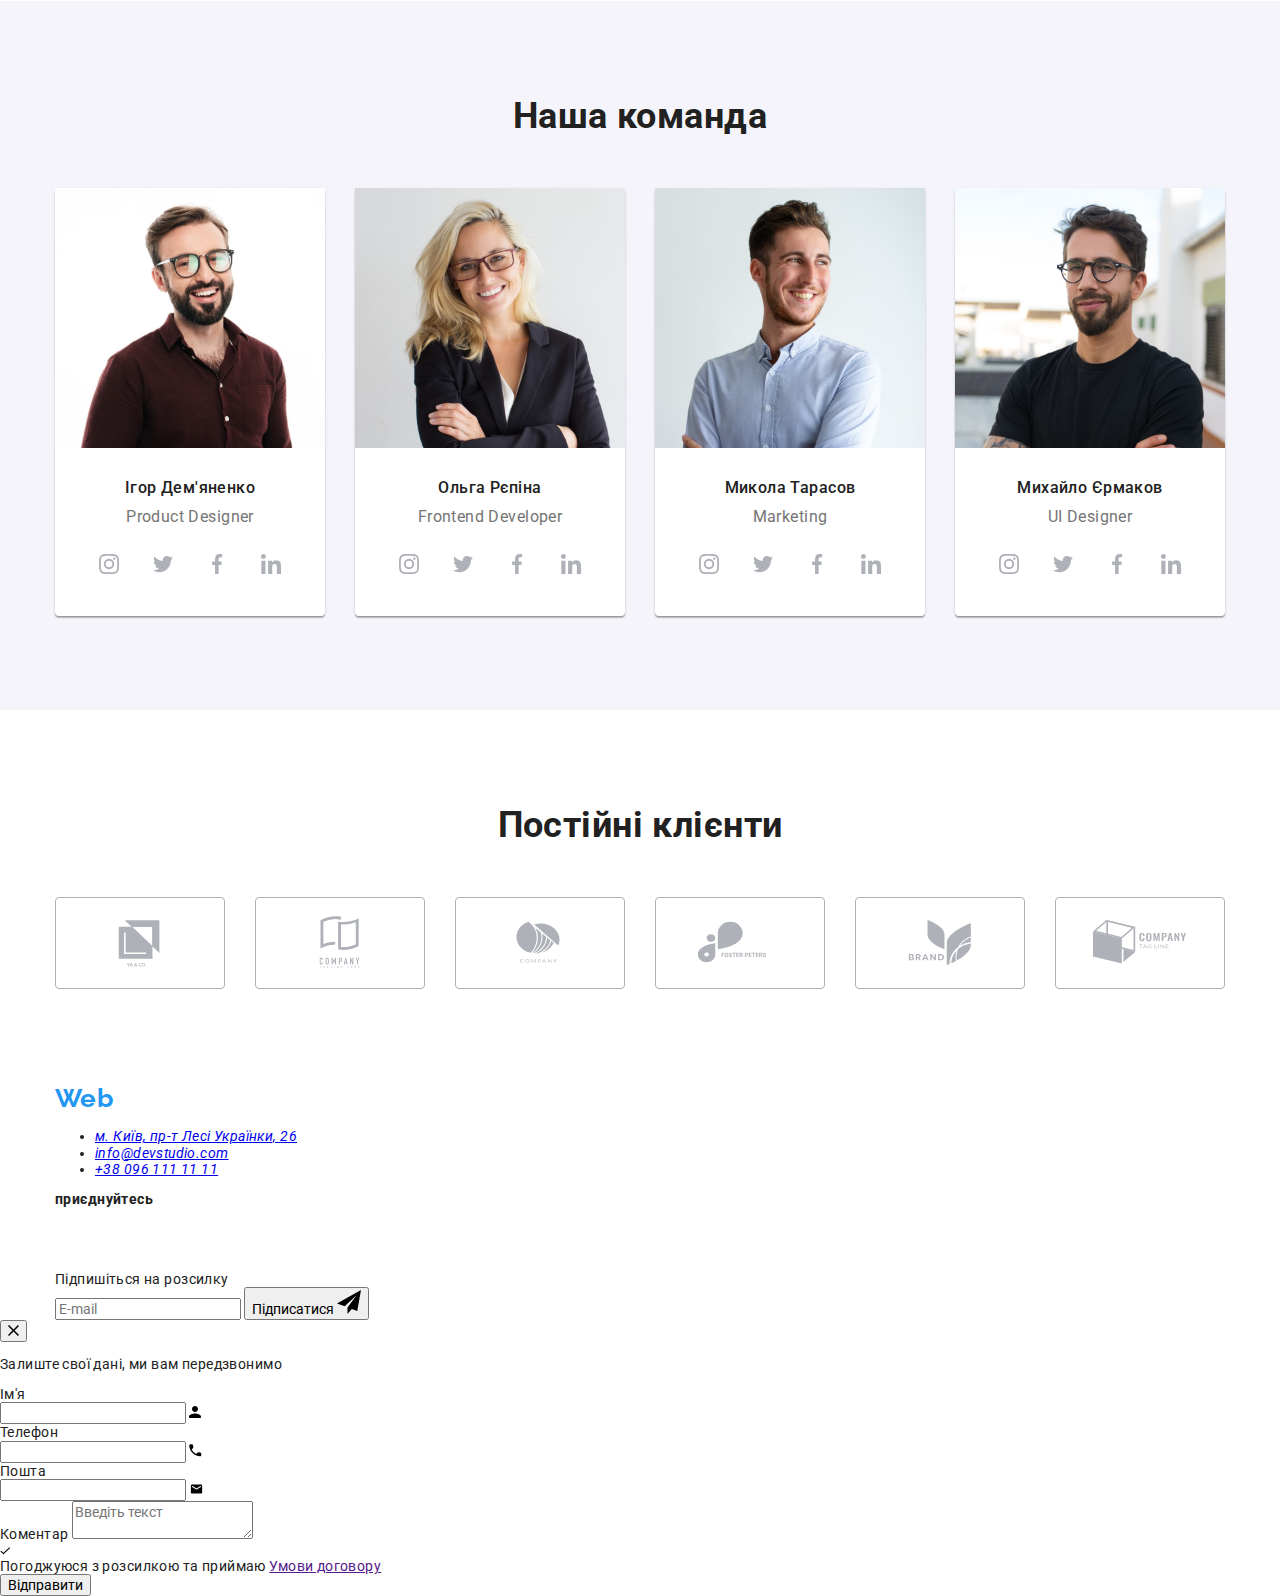
==== commit a46d2657: "few sections added" ====
--- a/index.html
+++ b/index.html
@@ -112,19 +112,14 @@
           <ul class="about__list">
             <li class="about__item">
               <div class="about__thumb">
-                <img
-                  class="about__image"
-                  src="./images/img.jpg"
-                  alt="Процесс розробки"
-                  width="370"
-                />
+                <img class="about__img" src="./images/img.jpg" alt="Процесс розробки" width="370" />
                 <h3 class="about__description">Десктопні додатки</h3>
               </div>
             </li>
             <li class="about__item">
               <div class="about__thumb">
                 <img
-                  class="about__image"
+                  class="about__img"
                   src="./images/img-1.jpg"
                   alt="Оформлення додатку"
                   width="370"
@@ -134,7 +129,7 @@
             </li>
             <li class="about__item">
               <div class="about__thumb">
-                <img class="about__image" src="./images/img-2.jpg" alt="Дизайн" width="370" />
+                <img class="about__img" src="./images/img-2.jpg" alt="Дизайн" width="370" />
                 <h3 class="about__description">Дизайнерські рішення</h3>
               </div>
             </li>
@@ -143,134 +138,149 @@
       </section>
       <section class="team section">
         <div class="container">
-          <h2 class="team-heading">Наша команда</h2>
-          <ul class="team-list">
-            <li class="item">
-              <img class="image" src="./images/team/img.jpg" alt="Ігор Дем'яненко" width="270" />
-              <div class="team-cards">
-                <h3 class="team-member">Ігор Дем'яненко</h3>
-                <p class="member-spec">Product Designer</p>
-                <ul class="social-list">
-                  <li class="social-item">
-                    <a href="" class="social-link">
-                      <svg class="icon" width="20" height="20">
+          <h2 class="team__heading">Наша команда</h2>
+          <ul class="team__list">
+            <li class="team__item">
+              <img
+                class="team__img"
+                src="./images/team/img.jpg"
+                alt="Ігор Дем'яненко"
+                width="270"
+              />
+              <div class="team__card">
+                <h3 class="team__member">Ігор Дем'яненко</h3>
+                <p class="team__spec">Product Designer</p>
+                <ul class="social__list">
+                  <li class="social__item">
+                    <a href="" class="social__link">
+                      <svg class="social__icon" width="20" height="20">
                         <use href="./images/icons.svg#icon-instagram"></use></svg
                     ></a>
                   </li>
-                  <li class="social-item">
-                    <a href="" class="social-link">
-                      <svg class="icon" width="20" height="20">
+                  <li class="social__item">
+                    <a href="" class="social__link">
+                      <svg class="social__icon" width="20" height="20">
                         <use href="./images/icons.svg#icon-twitter"></use></svg
                     ></a>
                   </li>
-                  <li class="social-item">
-                    <a href="" class="social-link">
-                      <svg class="icon" width="20" height="20">
+                  <li class="social__item">
+                    <a href="" class="social__link">
+                      <svg class="social__icon" width="20" height="20">
                         <use href="./images/icons.svg#icon-facebook"></use></svg
                     ></a>
                   </li>
-                  <li class="social-item">
-                    <a href="" class="social-link">
-                      <svg class="icon" width="20" height="20">
+                  <li class="social__item">
+                    <a href="" class="social__link">
+                      <svg class="social__icon" width="20" height="20">
                         <use href="./images/icons.svg#icon-linkedin"></use></svg
                     ></a>
                   </li>
                 </ul>
               </div>
             </li>
-            <li class="item">
-              <img class="image" src="./images/team/img-1.jpg" alt="Ольга Рєпіна" width="270" />
-              <div class="team-cards">
-                <h3 class="team-member">Ольга Рєпіна</h3>
-                <p class="member-spec">Frontend Developer</p>
-                <ul class="social-list">
-                  <li class="social-item">
-                    <a href="" class="social-link">
-                      <svg class="icon" width="20" height="20">
+            <li class="team__item">
+              <img class="team__img" src="./images/team/img-1.jpg" alt="Ольга Рєпіна" width="270" />
+              <div class="team__card">
+                <h3 class="team__member">Ольга Рєпіна</h3>
+                <p class="team__spec">Frontend Developer</p>
+                <ul class="social__list">
+                  <li class="social__item">
+                    <a href="" class="social__link">
+                      <svg class="social__icon" width="20" height="20">
                         <use href="./images/icons.svg#icon-instagram"></use></svg
                     ></a>
                   </li>
-                  <li class="social-item">
-                    <a href="" class="social-link">
-                      <svg class="icon" width="20" height="20">
+                  <li class="social__item">
+                    <a href="" class="social__link">
+                      <svg class="social__icon" width="20" height="20">
                         <use href="./images/icons.svg#icon-twitter"></use></svg
                     ></a>
                   </li>
-                  <li class="social-item">
-                    <a href="" class="social-link">
-                      <svg class="icon" width="20" height="20">
+                  <li class="social__item">
+                    <a href="" class="social__link">
+                      <svg class="social__icon" width="20" height="20">
                         <use href="./images/icons.svg#icon-facebook"></use></svg
                     ></a>
                   </li>
-                  <li class="social-item">
-                    <a href="" class="social-link">
-                      <svg class="icon" width="20" height="20">
+                  <li class="social__item">
+                    <a href="" class="social__link">
+                      <svg class="social__icon" width="20" height="20">
                         <use href="./images/icons.svg#icon-linkedin"></use></svg
                     ></a>
                   </li>
                 </ul>
               </div>
             </li>
-            <li class="item">
-              <img class="image" src="./images/team/img-2.jpg" alt="Микола Тарасов" width="270" />
-              <div class="team-cards">
-                <h3 class="team-member">Микола Тарасов</h3>
-                <p class="member-spec">Marketing</p>
-                <ul class="social-list">
-                  <li class="social-item">
-                    <a href="" class="social-link">
-                      <svg class="icon" width="20" height="20">
+            <li class="team__item">
+              <img
+                class="team__img"
+                src="./images/team/img-2.jpg"
+                alt="Микола Тарасов"
+                width="270"
+              />
+              <div class="team__card">
+                <h3 class="team__member">Микола Тарасов</h3>
+                <p class="team__spec">Marketing</p>
+                <ul class="social__list">
+                  <li class="social__item">
+                    <a href="" class="social__link">
+                      <svg class="social__icon" width="20" height="20">
                         <use href="./images/icons.svg#icon-instagram"></use></svg
                     ></a>
                   </li>
-                  <li class="social-item">
-                    <a href="" class="social-link">
-                      <svg class="icon" width="20" height="20">
+                  <li class="social__item">
+                    <a href="" class="social__link">
+                      <svg class="social__icon" width="20" height="20">
                         <use href="./images/icons.svg#icon-twitter"></use></svg
                     ></a>
                   </li>
-                  <li class="social-item">
-                    <a href="" class="social-link">
-                      <svg class="icon" width="20" height="20">
+                  <li class="social__item">
+                    <a href="" class="social__link">
+                      <svg class="social__icon" width="20" height="20">
                         <use href="./images/icons.svg#icon-facebook"></use></svg
                     ></a>
                   </li>
-                  <li class="social-item">
-                    <a href="" class="social-link">
-                      <svg class="icon" width="20" height="20">
+                  <li class="social__item">
+                    <a href="" class="social__link">
+                      <svg class="social__icon" width="20" height="20">
                         <use href="./images/icons.svg#icon-linkedin"></use></svg
                     ></a>
                   </li>
                 </ul>
               </div>
             </li>
-            <li class="item">
-              <img class="image" src="./images/team/img-3.jpg" alt="Михайло Єрмаков" width="270" />
-              <div class="team-cards">
-                <h3 class="team-member">Михайло Єрмаков</h3>
-                <p class="member-spec">UI Designer</p>
-                <ul class="social-list">
-                  <li class="social-item">
-                    <a href="" class="social-link">
-                      <svg class="icon" width="20" height="20">
+            <li class="team__item">
+              <img
+                class="team__img"
+                src="./images/team/img-3.jpg"
+                alt="Михайло Єрмаков"
+                width="270"
+              />
+              <div class="team__card">
+                <h3 class="team__member">Михайло Єрмаков</h3>
+                <p class="team__spec">UI Designer</p>
+                <ul class="social__list">
+                  <li class="social__item">
+                    <a href="" class="social__link">
+                      <svg class="social__icon" width="20" height="20">
                         <use href="./images/icons.svg#icon-instagram"></use></svg
                     ></a>
                   </li>
-                  <li class="social-item">
-                    <a href="" class="social-link">
-                      <svg class="icon" width="20" height="20">
+                  <li class="social__item">
+                    <a href="" class="social__link">
+                      <svg class="social__icon" width="20" height="20">
                         <use href="./images/icons.svg#icon-twitter"></use></svg
                     ></a>
                   </li>
-                  <li class="social-item">
-                    <a href="" class="social-link">
-                      <svg class="icon" width="20" height="20">
+                  <li class="social__item">
+                    <a href="" class="social__link">
+                      <svg class="social__icon" width="20" height="20">
                         <use href="./images/icons.svg#icon-facebook"></use></svg
                     ></a>
                   </li>
-                  <li class="social-item">
-                    <a href="" class="social-link">
-                      <svg class="icon" width="20" height="20">
+                  <li class="social__item">
+                    <a href="" class="social__link">
+                      <svg class="social__icon" width="20" height="20">
                         <use href="./images/icons.svg#icon-linkedin"></use></svg
                     ></a>
                   </li>
@@ -282,41 +292,41 @@
       </section>
       <section class="costumers section">
         <div class="container">
-          <h2 class="costumers-heading">Постійні клієнти</h2>
-          <ul class="costumers-list">
-            <li class="costumer-item">
-              <a href="" class="costumer-link">
-                <svg class="icon" width="106" height="60">
+          <h2 class="costumers__heading">Постійні клієнти</h2>
+          <ul class="costumers__list">
+            <li class="costumer__item">
+              <a href="" class="costumer__link">
+                <svg class="costumer__icon" width="106" height="60">
                   <use href="./images/icons.svg#icon-ya-co"></use></svg
               ></a>
             </li>
-            <li class="costumer-item">
-              <a href="" class="costumer-link">
-                <svg class="icon" width="106" height="60">
+            <li class="costumer__item">
+              <a href="" class="costumer__link">
+                <svg class="costumer__icon" width="106" height="60">
                   <use href="./images/icons.svg#icon-tagline"></use></svg
               ></a>
             </li>
-            <li class="costumer-item">
-              <a href="" class="costumer-link">
-                <svg class="icon" width="106" height="60">
+            <li class="costumer__item">
+              <a href="" class="costumer__link">
+                <svg class="costumer__icon" width="106" height="60">
                   <use href="./images/icons.svg#icon-company"></use></svg
               ></a>
             </li>
-            <li class="costumer-item">
-              <a href="" class="costumer-link">
-                <svg class="icon" width="106" height="60">
+            <li class="costumer__item">
+              <a href="" class="costumer__link">
+                <svg class="costumer__icon" width="106" height="60">
                   <use href="./images/icons.svg#icon-foster"></use></svg
               ></a>
             </li>
-            <li class="costumer-item">
-              <a href="" class="costumer-link">
-                <svg class="icon" width="106" height="60">
+            <li class="costumer__item">
+              <a href="" class="costumer__link">
+                <svg class="costumer__icon" width="106" height="60">
                   <use href="./images/icons.svg#icon-brand"></use></svg
               ></a>
             </li>
-            <li class="costumer-item">
-              <a href="" class="costumer-link">
-                <svg class="icon" width="106" height="60">
+            <li class="costumer__item">
+              <a href="" class="costumer__link">
+                <svg class="costumer__icon" width="106" height="60">
                   <use href="./images/icons.svg#icon-company-last"></use></svg
               ></a>
             </li>
@@ -350,28 +360,28 @@
         </div>
         <div class="footer-social">
           <p class="footer-text"><strong>приєднуйтесь</strong></p>
-          <ul class="social-list">
-            <li class="social-item">
-              <a href="" class="social-link footer">
-                <svg class="icon footer" width="20" height="20">
+          <ul class="social__list footer-social__list">
+            <li class="social__item">
+              <a href="" class="social__link footer-social__link">
+                <svg class="social__icon footer" width="20" height="20">
                   <use href="./images/icons.svg#icon-instagram"></use></svg
               ></a>
             </li>
-            <li class="social-item">
-              <a href="" class="social-link footer">
-                <svg class="icon footer" width="20" height="20">
+            <li class="social__item">
+              <a href="" class="social__link footer-social__link">
+                <svg class="social__icon footer" width="20" height="20">
                   <use href="./images/icons.svg#icon-twitter"></use></svg
               ></a>
             </li>
-            <li class="social-item">
-              <a href="" class="social-link footer">
-                <svg class="icon footer" width="20" height="20">
+            <li class="social__item">
+              <a href="" class="social__link footer-social__link">
+                <svg class="social__icon footer" width="20" height="20">
                   <use href="./images/icons.svg#icon-facebook"></use></svg
               ></a>
             </li>
-            <li class="social-item">
-              <a href="" class="social-link footer">
-                <svg class="icon footer" width="20" height="20">
+            <li class="social__item">
+              <a href="" class="social__link footer-social__link">
+                <svg class="social__icon footer" width="20" height="20">
                   <use href="./images/icons.svg#icon-linkedin"></use></svg
               ></a>
             </li>
--- a/css/main.min.css
+++ b/css/main.min.css
@@ -1 +1 @@
-body{font-family:"Roboto",sans-serif;font-size:14px;letter-spacing:.03em;background-color:#fff;color:#212121}.visually-hidden{position:absolute;clip:rect(0 0 0 0);width:1px;height:1px;margin:-1px}.container{width:1200px;padding:0 15px;margin-left:auto;margin-right:auto}.section{padding:94px 0px}.logo{font-family:"Raleway",sans-serif;text-decoration:none;font-weight:700;font-size:26px;line-height:1.2;color:#000}.page-footer__logo{color:#fff}.logo__accent{color:#2196f3}.page-header{border-bottom:1px solid #ececec}.header-wrapper{display:-webkit-box;display:-ms-flexbox;display:flex;-webkit-box-align:center;-ms-flex-align:center;align-items:center}.nav{display:-webkit-box;display:-ms-flexbox;display:flex;margin:0 0 0 93px;padding:0;list-style-type:none}.nav__item+.nav__item{margin-left:50px}.nav__link{padding:32px 0;text-decoration:none;font-weight:500;line-height:1.1;letter-spacing:.02em;color:#212121}.nav__link:hover,.nav__link:focus{color:#2196f3}.contacts{display:-webkit-box;display:-ms-flexbox;display:flex;margin:0 0 0 auto;padding:0;list-style-type:none}.contacts__item+.contacts__item{margin-left:50px}.contacts__link{display:-webkit-box;display:-ms-flexbox;display:flex;-webkit-box-align:center;-ms-flex-align:center;align-items:center;padding:32px 0;text-decoration:none;font-weight:500;line-height:1.1;letter-spacing:.02em;color:#757575}.contacts__link:hover,.contacts__link:focus{color:#2196f3}.contacts__icon{margin-right:10px;fill:currentColor}.current{position:relative;color:#2196f3}.current::after{position:absolute;left:-2.5px;bottom:-1px;content:"";width:calc(100% + 5px);background-color:#2196f3;height:4px;border-radius:2px}.hero{padding:200px 0;max-width:1600px;margin:0 auto;background-image:-webkit-gradient(linear, left top, left bottom, from(rgba(47, 48, 58, 0.4)), to(rgba(47, 48, 58, 0.4))),url(../images/hero-bg.jpg);background-image:linear-gradient(rgba(47, 48, 58, 0.4), rgba(47, 48, 58, 0.4)),url(../images/hero-bg.jpg);background-repeat:no-repeat;background-size:cover;background-color:#2f303a;text-align:center}.hero__heading{margin-top:0;margin-bottom:30px;padding:0px 238px;font-weight:900;font-size:44px;line-height:1.4;letter-spacing:.06em;text-transform:uppercase;color:#fff}.hero__btn{padding:10px 32px;border-radius:4px;border:none;font-weight:700;font-size:16px;line-height:1.9;letter-spacing:.06em;color:#fff;background-color:#2196f3;-webkit-box-shadow:0px 4px 4px rgba(0,0,0,.15);box-shadow:0px 4px 4px rgba(0,0,0,.15);cursor:pointer}.hero__btn:hover,.hero__btn:focus{background-color:#188ce8}.features__list{display:-webkit-box;display:-ms-flexbox;display:flex;margin:0;padding:0;list-style-type:none}.features__item+.features__item{margin-left:30px}.features__wrapper{display:-webkit-box;display:-ms-flexbox;display:flex;-webkit-box-align:center;-ms-flex-align:center;align-items:center;-webkit-box-pack:center;-ms-flex-pack:center;justify-content:center;margin:0 0 30px 0;width:270px;height:120px;background-color:#f5f4fa;border-radius:4px}.features__heading{margin:0 0 10px 0;font-size:14px;line-height:1.1;text-transform:uppercase}.features__text{margin:0;font-weight:400;font-size:14px;line-height:1.7;color:#757575}.about{padding-top:0}.about__heading{margin:0px 0px 50px 0px;font-size:36px;line-height:1.2;text-align:center;color:var(--primary-text-color)}.about__list{display:-webkit-box;display:-ms-flexbox;display:flex;-webkit-box-pack:justify;-ms-flex-pack:justify;justify-content:space-between;padding-left:0;margin:0;list-style-type:none}.about__thumb{position:relative}.about__image{display:block}.about__description{position:absolute;bottom:0;margin:0;padding:27px 0;width:100%;font-size:14px;line-height:1.1;text-align:center;text-transform:uppercase;color:#fff;background:rgba(47,48,58,.8)}/*# sourceMappingURL=main.min.css.map */+body{font-family:"Roboto",sans-serif;font-size:14px;letter-spacing:.03em;background-color:#fff;color:#212121}.visually-hidden{position:absolute;clip:rect(0 0 0 0);width:1px;height:1px;margin:-1px}.container{width:1200px;padding:0 15px;margin-left:auto;margin-right:auto}.section{padding:94px 0px}.logo{font-family:"Raleway",sans-serif;text-decoration:none;font-weight:700;font-size:26px;line-height:1.2;color:#000}.logo__accent{color:#2196f3}.page-footer__logo{color:#fff}.page-header{border-bottom:1px solid #ececec}.header-wrapper{display:-webkit-box;display:-ms-flexbox;display:flex;-webkit-box-align:center;-ms-flex-align:center;align-items:center}.nav{display:-webkit-box;display:-ms-flexbox;display:flex;margin:0 0 0 93px;padding:0;list-style-type:none}.nav__item+.nav__item{margin-left:50px}.nav__link{padding:32px 0;text-decoration:none;font-weight:500;line-height:1.1;letter-spacing:.02em;color:#212121}.nav__link:hover,.nav__link:focus{color:#2196f3}.contacts{display:-webkit-box;display:-ms-flexbox;display:flex;margin:0 0 0 auto;padding:0;list-style-type:none}.contacts__item+.contacts__item{margin-left:50px}.contacts__link{display:-webkit-box;display:-ms-flexbox;display:flex;-webkit-box-align:center;-ms-flex-align:center;align-items:center;padding:32px 0;text-decoration:none;font-weight:500;line-height:1.1;letter-spacing:.02em;color:#757575}.contacts__link:hover,.contacts__link:focus{color:#2196f3}.contacts__icon{margin-right:10px;fill:currentColor}.current{position:relative;color:#2196f3}.current::after{position:absolute;left:-2.5px;bottom:-1px;content:"";width:calc(100% + 5px);background-color:#2196f3;height:4px;border-radius:2px}.hero{padding:200px 0;max-width:1600px;margin:0 auto;background-image:-webkit-gradient(linear, left top, left bottom, from(rgba(47, 48, 58, 0.4)), to(rgba(47, 48, 58, 0.4))),url(../images/hero-bg.jpg);background-image:linear-gradient(rgba(47, 48, 58, 0.4), rgba(47, 48, 58, 0.4)),url(../images/hero-bg.jpg);background-repeat:no-repeat;background-size:cover;background-color:#2f303a;text-align:center}.hero__heading{margin:0 0 30px 0;padding:0 238px;font-weight:900;font-size:44px;line-height:1.4;letter-spacing:.06em;text-transform:uppercase;color:#fff}.hero__btn{padding:10px 32px;border-radius:4px;border:none;font-weight:700;font-size:16px;line-height:1.9;letter-spacing:.06em;color:#fff;background-color:#2196f3;-webkit-box-shadow:0px 4px 4px rgba(0,0,0,.15);box-shadow:0px 4px 4px rgba(0,0,0,.15);cursor:pointer}.hero__btn:hover,.hero__btn:focus{background-color:#188ce8}.features__list{display:-webkit-box;display:-ms-flexbox;display:flex;margin:0;padding:0;list-style-type:none}.features__item+.features__item{margin-left:30px}.features__wrapper{display:-webkit-box;display:-ms-flexbox;display:flex;-webkit-box-align:center;-ms-flex-align:center;align-items:center;-webkit-box-pack:center;-ms-flex-pack:center;justify-content:center;margin:0 0 30px 0;width:270px;height:120px;background-color:#f5f4fa;border-radius:4px}.features__heading{margin:0 0 10px 0;font-size:14px;line-height:1.1;text-transform:uppercase}.features__text{margin:0;font-weight:400;font-size:14px;line-height:1.7;color:#757575}.about{padding-top:0}.about__heading{margin:0 0 50px 0;font-size:36px;line-height:1.2;text-align:center}.about__list{display:-webkit-box;display:-ms-flexbox;display:flex;-webkit-box-pack:justify;-ms-flex-pack:justify;justify-content:space-between;padding:0;margin:0;list-style-type:none}.about__thumb{position:relative}.about__img{display:block}.about__description{position:absolute;bottom:0;margin:0;padding:27px 0;width:100%;font-size:14px;line-height:1.1;text-align:center;text-transform:uppercase;color:#fff;background:rgba(47,48,58,.8)}.team{background-color:#f5f4fa}.team__heading{margin:0 0 50px 0;font-size:36px;line-height:1.2;text-align:center}.team__list{display:-webkit-box;display:-ms-flexbox;display:flex;margin:0;padding:0;-webkit-box-pack:justify;-ms-flex-pack:justify;justify-content:space-between;list-style-type:none}.team__item{background-color:#fff;-webkit-box-shadow:0px 1px 3px rgba(0,0,0,.12),0px 1px 1px rgba(0,0,0,.14),0px 2px 1px rgba(0,0,0,.2);box-shadow:0px 1px 3px rgba(0,0,0,.12),0px 1px 1px rgba(0,0,0,.14),0px 2px 1px rgba(0,0,0,.2);border-radius:4px}.team__img{display:block}.team__member{margin:30px 0 10px 0;font-weight:500;font-size:16px;line-height:1.2;text-align:center}.team__spec{margin:0 0 16px 0;font-weight:400;font-size:16px;line-height:1.2;color:#757575;text-align:center}.social__list{display:-webkit-box;display:-ms-flexbox;display:flex;list-style:none;-webkit-box-pack:center;-ms-flex-pack:center;justify-content:center;padding:0 0 30px 0}.footer-social__list{margin:20px 0 0 0;padding:0}.social__item+.social__item{margin-left:10px}.social__link{width:44px;height:44px;border-radius:50%;display:-webkit-box;display:-ms-flexbox;display:flex;-webkit-box-align:center;-ms-flex-align:center;align-items:center;-webkit-box-pack:center;-ms-flex-pack:center;justify-content:center;color:#afb1b8}.social__link:hover{color:#fff;background-color:#2196f3}.footer-social__link{color:#fff;background-color:rgba(255,255,255,.1)}.social__icon{fill:currentColor}.costumers__heading{margin:0 0 50px 0;font-size:36px;line-height:1.2;text-align:center}.costumers__list{display:-webkit-box;display:-ms-flexbox;display:flex;list-style:none;-webkit-box-pack:justify;-ms-flex-pack:justify;justify-content:space-between;padding:0;margin:0}.costumer__link{display:-webkit-box;display:-ms-flexbox;display:flex;-webkit-box-align:center;-ms-flex-align:center;align-items:center;-webkit-box-pack:center;-ms-flex-pack:center;justify-content:center;width:170px;height:92px;border:1px solid #afb1b8;border-radius:4px;color:#afb1b8}.costumer__link:hover{border:1px solid #2196f3;color:#2196f3}.costumer__icon{fill:currentColor}/*# sourceMappingURL=main.min.css.map */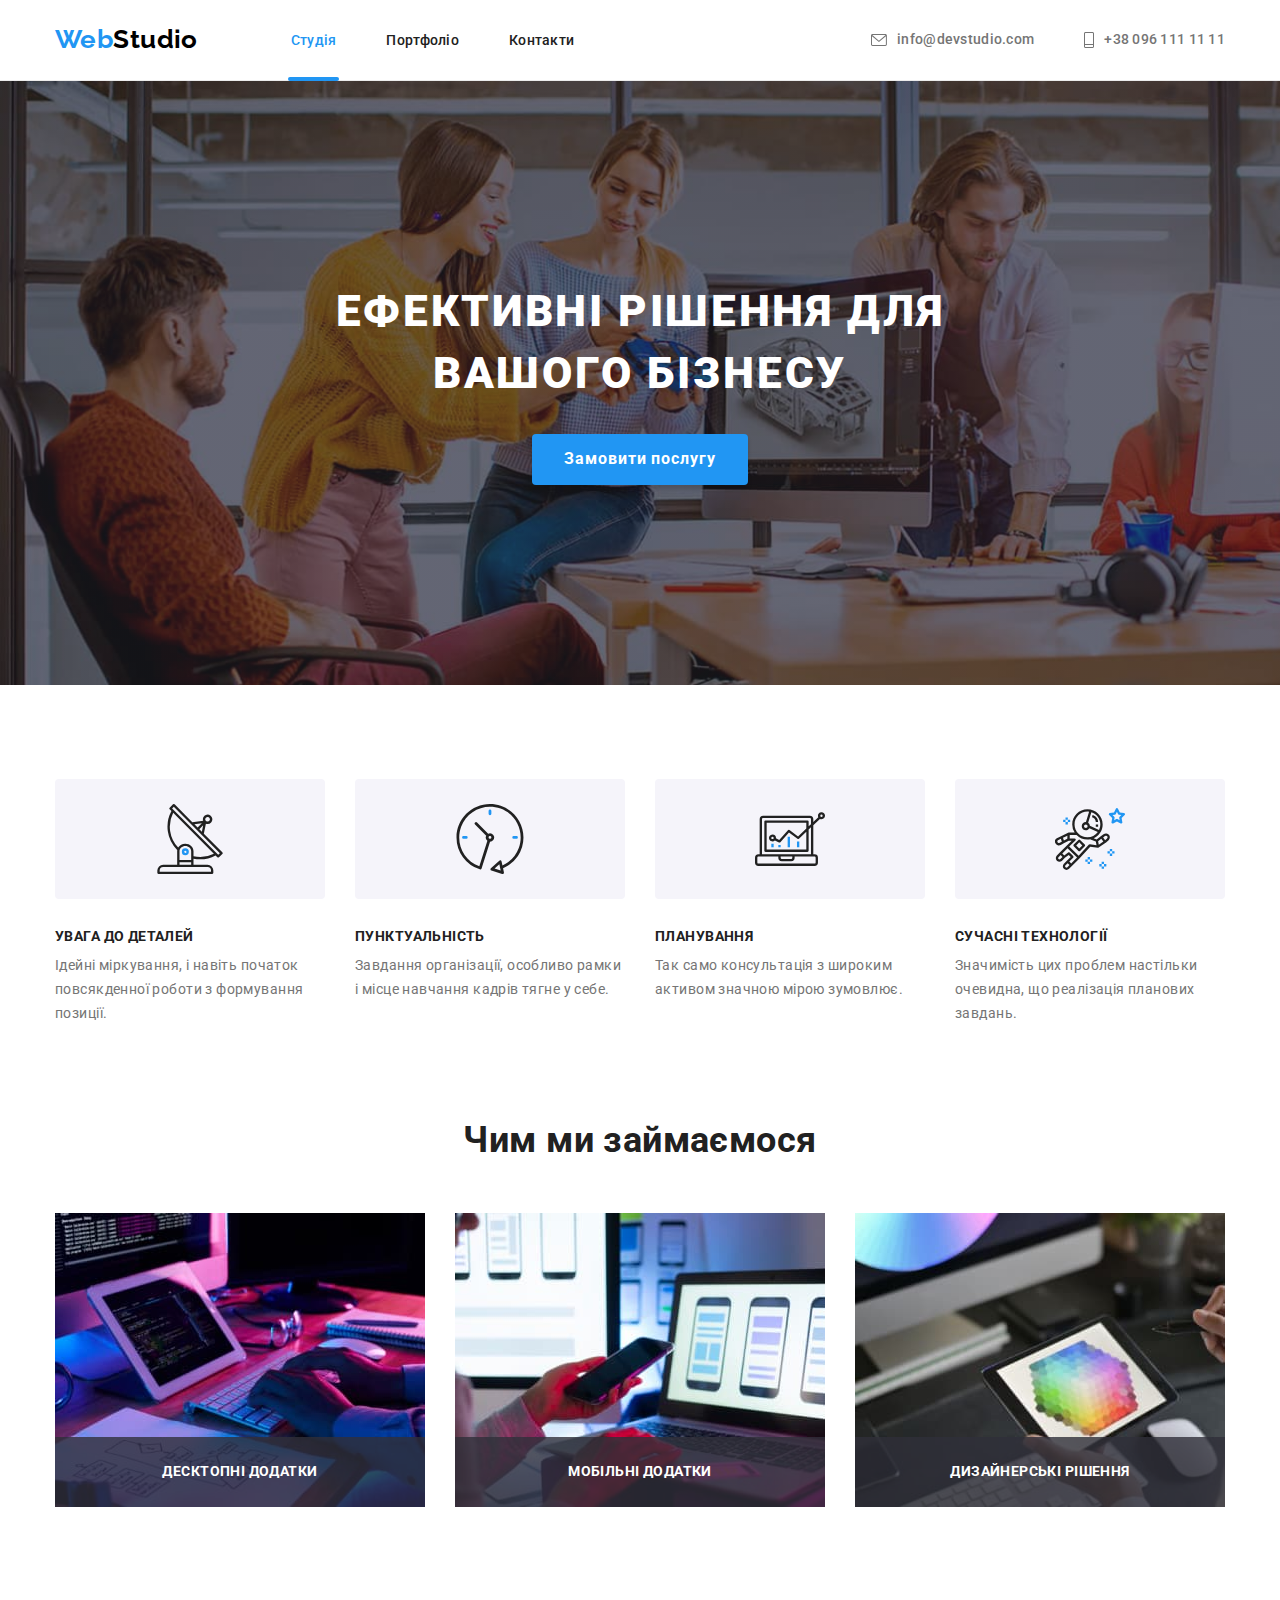
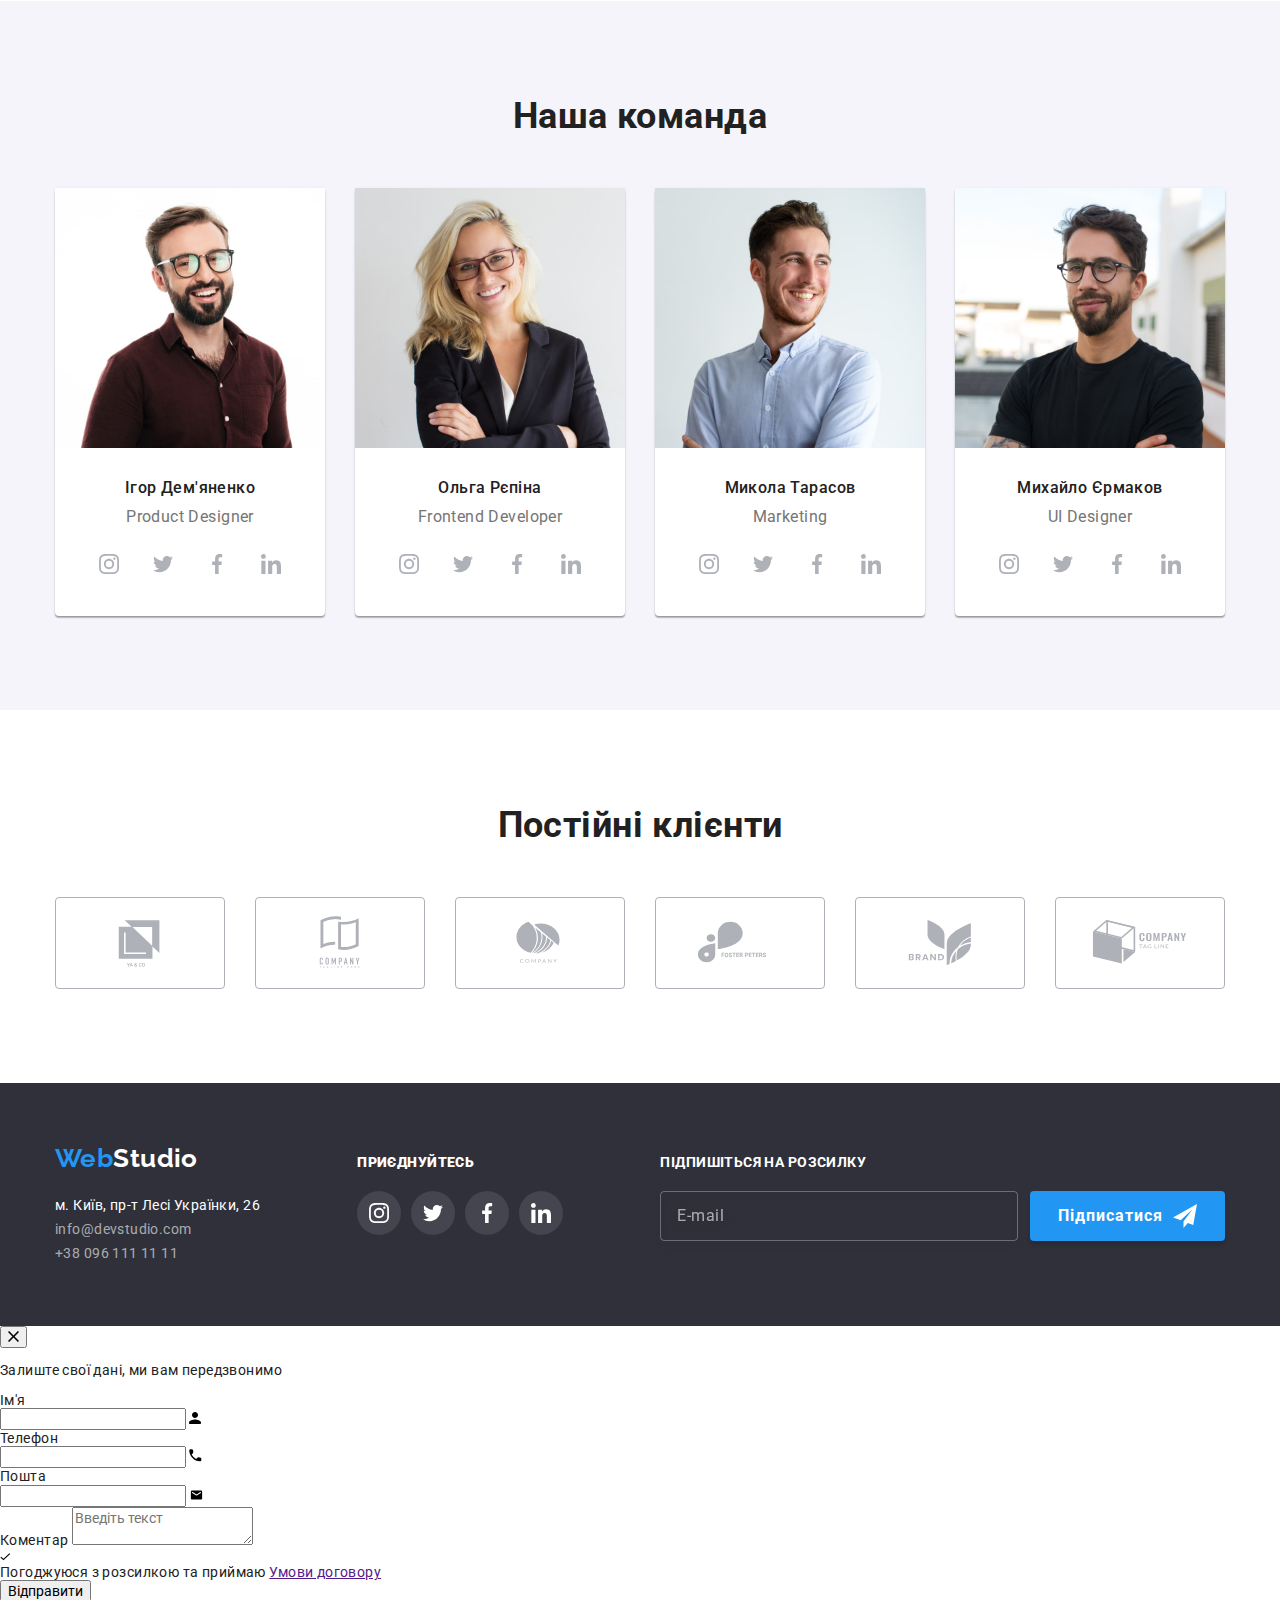
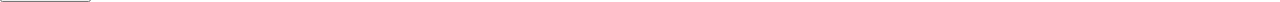
==== commit f42a5349: "footer added" ====
--- a/index.html
+++ b/index.html
@@ -344,7 +344,7 @@
             <ul class="address">
               <li>
                 <a
-                  class="address-link"
+                  class="address__link"
                   href="https://goo.gl/maps/VLPrRpzanvmtSd6Z9"
                   target="_blank"
                   rel="noopener noreferrer"
@@ -352,14 +352,14 @@
                 >
               </li>
               <li>
-                <a href="mailto:info@devstudio.com" class="address-mail">info@devstudio.com</a>
+                <a href="mailto:info@devstudio.com" class="address__mail">info@devstudio.com</a>
               </li>
-              <li><a href="tel:+380961111111" class="address-tel">+38 096 111 11 11</a></li>
+              <li><a href="tel:+380961111111" class="address__tel">+38 096 111 11 11</a></li>
             </ul>
           </address>
         </div>
-        <div class="footer-social">
-          <p class="footer-text"><strong>приєднуйтесь</strong></p>
+        <div>
+          <p class="footer-cta"><strong>приєднуйтесь</strong></p>
           <ul class="social__list footer-social__list">
             <li class="social__item">
               <a href="" class="social__link footer-social__link">
@@ -388,18 +388,18 @@
           </ul>
         </div>
         <form name="subscription" class="subscription">
-          <label for="user_email" class="footer-text">Підпишіться на розсилку</label>
-          <div class="sub-items">
+          <label for="user_email" class="footer-cta">Підпишіться на розсилку</label>
+          <div class="sub__items">
             <input
               type="email"
               name="email"
               id="user_email"
               placeholder="E-mail"
-              class="sub-input"
+              class="sub__input"
             />
-            <button type="submit" class="sub-btn">
+            <button type="submit" class="sub__btn">
               Підписатися
-              <svg class="sub icon" width="24" height="24">
+              <svg class="sub__icon" width="24" height="24">
                 <use href="./images/icons.svg#icon-send"></use>
               </svg>
             </button>
--- a/css/main.min.css
+++ b/css/main.min.css
@@ -1 +1 @@
-body{font-family:"Roboto",sans-serif;font-size:14px;letter-spacing:.03em;background-color:#fff;color:#212121}.visually-hidden{position:absolute;clip:rect(0 0 0 0);width:1px;height:1px;margin:-1px}.container{width:1200px;padding:0 15px;margin-left:auto;margin-right:auto}.section{padding:94px 0px}.logo{font-family:"Raleway",sans-serif;text-decoration:none;font-weight:700;font-size:26px;line-height:1.2;color:#000}.logo__accent{color:#2196f3}.page-footer__logo{color:#fff}.page-header{border-bottom:1px solid #ececec}.header-wrapper{display:-webkit-box;display:-ms-flexbox;display:flex;-webkit-box-align:center;-ms-flex-align:center;align-items:center}.nav{display:-webkit-box;display:-ms-flexbox;display:flex;margin:0 0 0 93px;padding:0;list-style-type:none}.nav__item+.nav__item{margin-left:50px}.nav__link{padding:32px 0;text-decoration:none;font-weight:500;line-height:1.1;letter-spacing:.02em;color:#212121}.nav__link:hover,.nav__link:focus{color:#2196f3}.contacts{display:-webkit-box;display:-ms-flexbox;display:flex;margin:0 0 0 auto;padding:0;list-style-type:none}.contacts__item+.contacts__item{margin-left:50px}.contacts__link{display:-webkit-box;display:-ms-flexbox;display:flex;-webkit-box-align:center;-ms-flex-align:center;align-items:center;padding:32px 0;text-decoration:none;font-weight:500;line-height:1.1;letter-spacing:.02em;color:#757575}.contacts__link:hover,.contacts__link:focus{color:#2196f3}.contacts__icon{margin-right:10px;fill:currentColor}.current{position:relative;color:#2196f3}.current::after{position:absolute;left:-2.5px;bottom:-1px;content:"";width:calc(100% + 5px);background-color:#2196f3;height:4px;border-radius:2px}.hero{padding:200px 0;max-width:1600px;margin:0 auto;background-image:-webkit-gradient(linear, left top, left bottom, from(rgba(47, 48, 58, 0.4)), to(rgba(47, 48, 58, 0.4))),url(../images/hero-bg.jpg);background-image:linear-gradient(rgba(47, 48, 58, 0.4), rgba(47, 48, 58, 0.4)),url(../images/hero-bg.jpg);background-repeat:no-repeat;background-size:cover;background-color:#2f303a;text-align:center}.hero__heading{margin:0 0 30px 0;padding:0 238px;font-weight:900;font-size:44px;line-height:1.4;letter-spacing:.06em;text-transform:uppercase;color:#fff}.hero__btn{padding:10px 32px;border-radius:4px;border:none;font-weight:700;font-size:16px;line-height:1.9;letter-spacing:.06em;color:#fff;background-color:#2196f3;-webkit-box-shadow:0px 4px 4px rgba(0,0,0,.15);box-shadow:0px 4px 4px rgba(0,0,0,.15);cursor:pointer}.hero__btn:hover,.hero__btn:focus{background-color:#188ce8}.features__list{display:-webkit-box;display:-ms-flexbox;display:flex;margin:0;padding:0;list-style-type:none}.features__item+.features__item{margin-left:30px}.features__wrapper{display:-webkit-box;display:-ms-flexbox;display:flex;-webkit-box-align:center;-ms-flex-align:center;align-items:center;-webkit-box-pack:center;-ms-flex-pack:center;justify-content:center;margin:0 0 30px 0;width:270px;height:120px;background-color:#f5f4fa;border-radius:4px}.features__heading{margin:0 0 10px 0;font-size:14px;line-height:1.1;text-transform:uppercase}.features__text{margin:0;font-weight:400;font-size:14px;line-height:1.7;color:#757575}.about{padding-top:0}.about__heading{margin:0 0 50px 0;font-size:36px;line-height:1.2;text-align:center}.about__list{display:-webkit-box;display:-ms-flexbox;display:flex;-webkit-box-pack:justify;-ms-flex-pack:justify;justify-content:space-between;padding:0;margin:0;list-style-type:none}.about__thumb{position:relative}.about__img{display:block}.about__description{position:absolute;bottom:0;margin:0;padding:27px 0;width:100%;font-size:14px;line-height:1.1;text-align:center;text-transform:uppercase;color:#fff;background:rgba(47,48,58,.8)}.team{background-color:#f5f4fa}.team__heading{margin:0 0 50px 0;font-size:36px;line-height:1.2;text-align:center}.team__list{display:-webkit-box;display:-ms-flexbox;display:flex;margin:0;padding:0;-webkit-box-pack:justify;-ms-flex-pack:justify;justify-content:space-between;list-style-type:none}.team__item{background-color:#fff;-webkit-box-shadow:0px 1px 3px rgba(0,0,0,.12),0px 1px 1px rgba(0,0,0,.14),0px 2px 1px rgba(0,0,0,.2);box-shadow:0px 1px 3px rgba(0,0,0,.12),0px 1px 1px rgba(0,0,0,.14),0px 2px 1px rgba(0,0,0,.2);border-radius:4px}.team__img{display:block}.team__member{margin:30px 0 10px 0;font-weight:500;font-size:16px;line-height:1.2;text-align:center}.team__spec{margin:0 0 16px 0;font-weight:400;font-size:16px;line-height:1.2;color:#757575;text-align:center}.social__list{display:-webkit-box;display:-ms-flexbox;display:flex;list-style:none;-webkit-box-pack:center;-ms-flex-pack:center;justify-content:center;padding:0 0 30px 0}.footer-social__list{margin:20px 0 0 0;padding:0}.social__item+.social__item{margin-left:10px}.social__link{width:44px;height:44px;border-radius:50%;display:-webkit-box;display:-ms-flexbox;display:flex;-webkit-box-align:center;-ms-flex-align:center;align-items:center;-webkit-box-pack:center;-ms-flex-pack:center;justify-content:center;color:#afb1b8}.social__link:hover{color:#fff;background-color:#2196f3}.footer-social__link{color:#fff;background-color:rgba(255,255,255,.1)}.social__icon{fill:currentColor}.costumers__heading{margin:0 0 50px 0;font-size:36px;line-height:1.2;text-align:center}.costumers__list{display:-webkit-box;display:-ms-flexbox;display:flex;list-style:none;-webkit-box-pack:justify;-ms-flex-pack:justify;justify-content:space-between;padding:0;margin:0}.costumer__link{display:-webkit-box;display:-ms-flexbox;display:flex;-webkit-box-align:center;-ms-flex-align:center;align-items:center;-webkit-box-pack:center;-ms-flex-pack:center;justify-content:center;width:170px;height:92px;border:1px solid #afb1b8;border-radius:4px;color:#afb1b8}.costumer__link:hover{border:1px solid #2196f3;color:#2196f3}.costumer__icon{fill:currentColor}/*# sourceMappingURL=main.min.css.map */+body{font-family:"Roboto",sans-serif;font-size:14px;letter-spacing:.03em;background-color:#fff;color:#212121}.visually-hidden{position:absolute;clip:rect(0 0 0 0);width:1px;height:1px;margin:-1px}.transition,.sub__btn:hover,.sub__btn:focus,.sub__input:focus,.address__mail:hover,.address__mail:focus,.address__tel:hover,.address__tel:focus,.address__link:hover,.address__link:focus,.costumer__link:hover,.social__link:hover,.hero__btn:hover,.hero__btn:focus,.contacts__link:hover,.contacts__link:focus,.nav__link:hover,.nav__link:focus{-webkit-transition-property:background-color,border,color,fill,-webkit-box-shadow,-webkit-transform;transition-property:background-color,border,color,fill,-webkit-box-shadow,-webkit-transform;transition-property:background-color,border,box-shadow,color,fill,transform;transition-property:background-color,border,box-shadow,color,fill,transform,-webkit-box-shadow,-webkit-transform;-webkit-transition-duration:250ms;transition-duration:250ms;-webkit-transition-timing-function:cubic-bezier(0.4, 0, 0.2, 1);transition-timing-function:cubic-bezier(0.4, 0, 0.2, 1)}.container{width:1200px;padding:0 15px;margin-left:auto;margin-right:auto}.section{padding:94px 0px}.logo{font-family:"Raleway",sans-serif;text-decoration:none;font-weight:700;font-size:26px;line-height:1.2;color:#000}.logo__accent{color:#2196f3}.page-footer__logo{color:#fff}.page-header{border-bottom:1px solid #ececec}.header-wrapper{display:-webkit-box;display:-ms-flexbox;display:flex;-webkit-box-align:center;-ms-flex-align:center;align-items:center}.nav{display:-webkit-box;display:-ms-flexbox;display:flex;margin:0 0 0 93px;padding:0;list-style-type:none}.nav__item+.nav__item{margin-left:50px}.nav__link{padding:32px 0;text-decoration:none;font-weight:500;line-height:1.1;letter-spacing:.02em;color:#212121}.nav__link:hover,.nav__link:focus{color:#2196f3}.contacts{display:-webkit-box;display:-ms-flexbox;display:flex;margin:0 0 0 auto;padding:0;list-style-type:none}.contacts__item+.contacts__item{margin-left:50px}.contacts__link{display:-webkit-box;display:-ms-flexbox;display:flex;-webkit-box-align:center;-ms-flex-align:center;align-items:center;padding:32px 0;text-decoration:none;font-weight:500;line-height:1.1;letter-spacing:.02em;color:#757575}.contacts__link:hover,.contacts__link:focus{color:#2196f3}.contacts__icon{margin-right:10px;fill:currentColor}.current{position:relative;color:#2196f3}.current::after{position:absolute;left:-2.5px;bottom:-1px;content:"";width:calc(100% + 5px);background-color:#2196f3;height:4px;border-radius:2px}.hero{padding:200px 0;max-width:1600px;margin:0 auto;background-image:-webkit-gradient(linear, left top, left bottom, from(rgba(47, 48, 58, 0.4)), to(rgba(47, 48, 58, 0.4))),url(../images/hero-bg.jpg);background-image:linear-gradient(rgba(47, 48, 58, 0.4), rgba(47, 48, 58, 0.4)),url(../images/hero-bg.jpg);background-repeat:no-repeat;background-size:cover;background-color:#2f303a;text-align:center}.hero__heading{margin:0 0 30px 0;padding:0 238px;font-weight:900;font-size:44px;line-height:1.4;letter-spacing:.06em;text-transform:uppercase;color:#fff}.hero__btn{padding:10px 32px;border-radius:4px;border:none;font-weight:700;font-size:16px;line-height:1.9;letter-spacing:.06em;color:#fff;background-color:#2196f3;-webkit-box-shadow:0px 4px 4px rgba(0,0,0,.15);box-shadow:0px 4px 4px rgba(0,0,0,.15);cursor:pointer}.hero__btn:hover,.hero__btn:focus{background-color:#188ce8}.features__list{display:-webkit-box;display:-ms-flexbox;display:flex;margin:0;padding:0;list-style-type:none}.features__item+.features__item{margin-left:30px}.features__wrapper{display:-webkit-box;display:-ms-flexbox;display:flex;-webkit-box-align:center;-ms-flex-align:center;align-items:center;-webkit-box-pack:center;-ms-flex-pack:center;justify-content:center;margin:0 0 30px 0;width:270px;height:120px;background-color:#f5f4fa;border-radius:4px}.features__heading{margin:0 0 10px 0;font-size:14px;line-height:1.1;text-transform:uppercase}.features__text{margin:0;font-weight:400;font-size:14px;line-height:1.7;color:#757575}.about{padding-top:0}.about__heading{margin:0 0 50px 0;font-size:36px;line-height:1.2;text-align:center}.about__list{display:-webkit-box;display:-ms-flexbox;display:flex;-webkit-box-pack:justify;-ms-flex-pack:justify;justify-content:space-between;padding:0;margin:0;list-style-type:none}.about__thumb{position:relative}.about__img{display:block}.about__description{position:absolute;bottom:0;margin:0;padding:27px 0;width:100%;font-size:14px;line-height:1.1;text-align:center;text-transform:uppercase;color:#fff;background:rgba(47,48,58,.8)}.team{background-color:#f5f4fa}.team__heading{margin:0 0 50px 0;font-size:36px;line-height:1.2;text-align:center}.team__list{display:-webkit-box;display:-ms-flexbox;display:flex;margin:0;padding:0;-webkit-box-pack:justify;-ms-flex-pack:justify;justify-content:space-between;list-style-type:none}.team__item{background-color:#fff;-webkit-box-shadow:0px 1px 3px rgba(0,0,0,.12),0px 1px 1px rgba(0,0,0,.14),0px 2px 1px rgba(0,0,0,.2);box-shadow:0px 1px 3px rgba(0,0,0,.12),0px 1px 1px rgba(0,0,0,.14),0px 2px 1px rgba(0,0,0,.2);border-radius:4px}.team__img{display:block}.team__member{margin:30px 0 10px 0;font-weight:500;font-size:16px;line-height:1.2;text-align:center}.team__spec{margin:0 0 16px 0;font-weight:400;font-size:16px;line-height:1.2;color:#757575;text-align:center}.social__list{display:-webkit-box;display:-ms-flexbox;display:flex;list-style:none;-webkit-box-pack:center;-ms-flex-pack:center;justify-content:center;padding:0 0 30px 0}.footer-social__list{margin:20px 0 0 0;padding:0}.social__item+.social__item{margin-left:10px}.social__link{width:44px;height:44px;border-radius:50%;display:-webkit-box;display:-ms-flexbox;display:flex;-webkit-box-align:center;-ms-flex-align:center;align-items:center;-webkit-box-pack:center;-ms-flex-pack:center;justify-content:center;color:#afb1b8}.social__link:hover{color:#fff;background-color:#2196f3}.footer-social__link{color:#fff;background-color:rgba(255,255,255,.1)}.social__icon{fill:currentColor}.costumers__heading{margin:0 0 50px 0;font-size:36px;line-height:1.2;text-align:center}.costumers__list{display:-webkit-box;display:-ms-flexbox;display:flex;list-style:none;-webkit-box-pack:justify;-ms-flex-pack:justify;justify-content:space-between;padding:0;margin:0}.costumer__link{display:-webkit-box;display:-ms-flexbox;display:flex;-webkit-box-align:center;-ms-flex-align:center;align-items:center;-webkit-box-pack:center;-ms-flex-pack:center;justify-content:center;width:170px;height:92px;border:1px solid #afb1b8;border-radius:4px;color:#afb1b8}.costumer__link:hover{border:1px solid #2196f3;color:#2196f3}.costumer__icon{fill:currentColor}.footer{display:-webkit-box;display:-ms-flexbox;display:flex;-webkit-box-align:baseline;-ms-flex-align:baseline;align-items:baseline;-webkit-box-pack:justify;-ms-flex-pack:justify;justify-content:space-between}.page-footer{padding-top:60px;background-color:#2f303a}.address{margin:20px 0 0 0;padding:0 0 60px 0;list-style:none}.address__link{text-decoration:none;font-style:normal;font-weight:400;line-height:1.7;color:#fff}.address__link:hover,.address__link:focus{color:#2196f3}.address__mail,.address__tel{text-decoration:none;font-style:normal;font-weight:400;line-height:1.7;color:#fff;color:rgba(255,255,255,.6)}.address__mail:hover,.address__mail:focus,.address__tel:hover,.address__tel:focus{color:#2196f3}.footer-cta{margin:0;font-weight:700;line-height:1.1;text-transform:uppercase;color:#fff}.sub__items{display:-webkit-box;display:-ms-flexbox;display:flex;margin:20px 0 0 0}.sub__input{margin:0 12px 0 0;padding:0 0 0 16px;width:358px;height:50px;background:none;outline:none;font-size:16px;letter-spacing:.03em;color:rgba(255,255,255,.6);border:1px solid rgba(255,255,255,.3);-webkit-filter:drop-shadow(0px 4px 4px rgba(0, 0, 0, 0.15));filter:drop-shadow(0px 4px 4px rgba(0, 0, 0, 0.15));border-radius:4px}.sub__input:focus{border:1px solid #2196f3}.sub__input::-webkit-input-placeholder{color:rgba(255,255,255,.6)}.sub__input::-moz-placeholder{color:rgba(255,255,255,.6)}.sub__input:-ms-input-placeholder{color:rgba(255,255,255,.6)}.sub__input::-ms-input-placeholder{color:rgba(255,255,255,.6)}.sub__input::placeholder{color:rgba(255,255,255,.6)}.sub__btn{display:-webkit-box;display:-ms-flexbox;display:flex;-webkit-box-align:center;-ms-flex-align:center;align-items:center;-webkit-box-pack:center;-ms-flex-pack:center;justify-content:center;padding:10px 28px;border:none;color:#fff;font-style:normal;font-weight:700;font-size:16px;line-height:1.9;letter-spacing:.06em;background:#2196f3;-webkit-box-shadow:0px 4px 4px rgba(0,0,0,.15);box-shadow:0px 4px 4px rgba(0,0,0,.15);border-radius:4px;cursor:pointer}.sub__btn:hover,.sub__btn:focus{background-color:#188ce8}.sub__icon{fill:currentColor;margin-left:10px}/*# sourceMappingURL=main.min.css.map */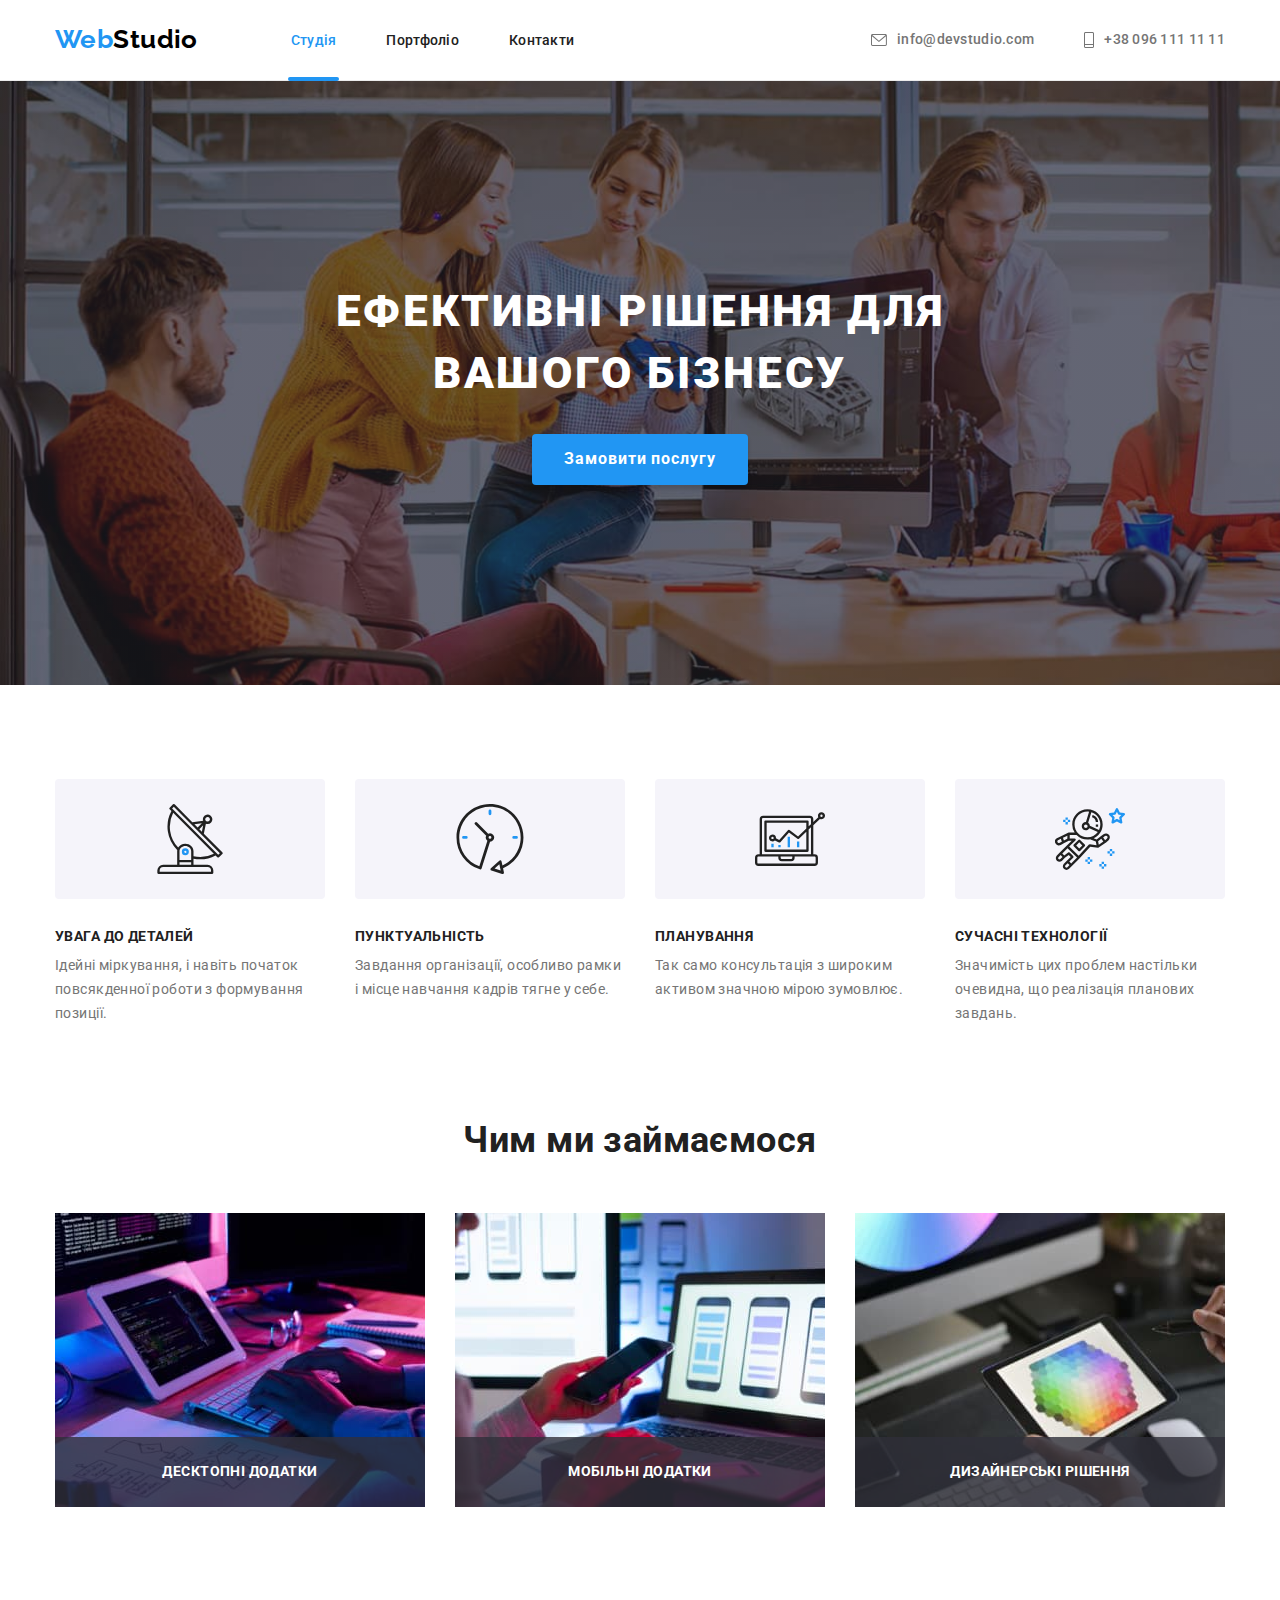
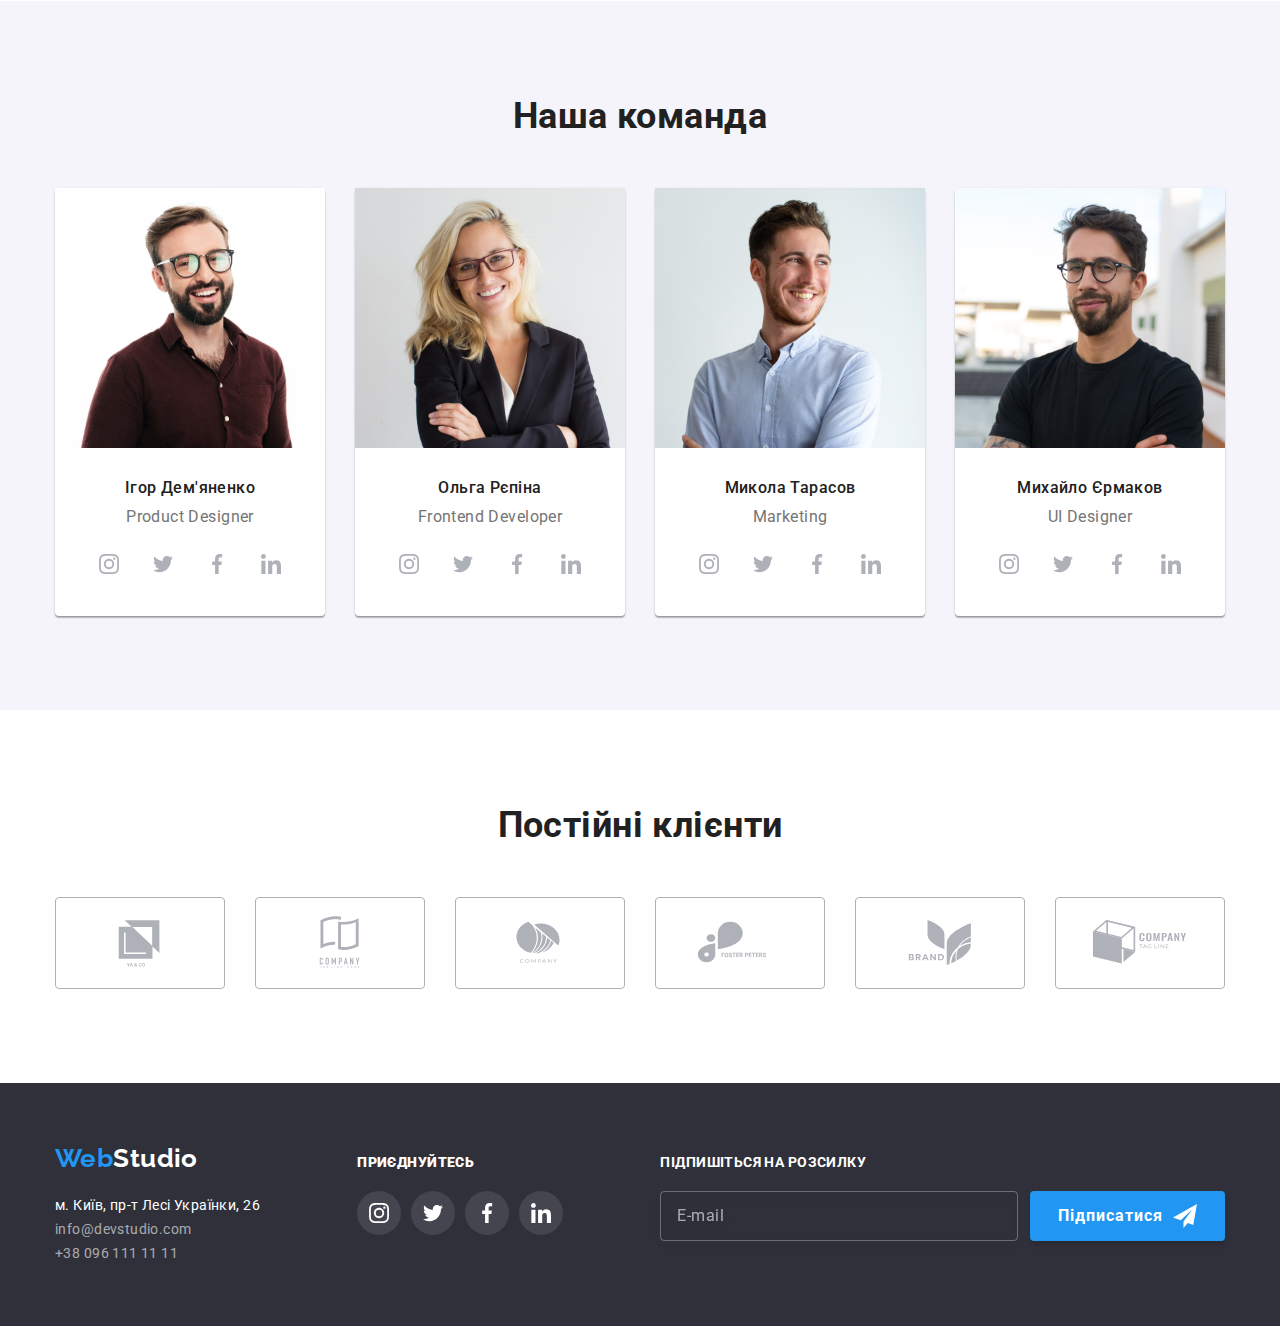
==== commit 55d9797a: "modal and portfolio scss added" ====
--- a/index.html
+++ b/index.html
@@ -150,7 +150,7 @@
               <div class="team__card">
                 <h3 class="team__member">Ігор Дем'яненко</h3>
                 <p class="team__spec">Product Designer</p>
-                <ul class="social__list">
+                <ul class="social">
                   <li class="social__item">
                     <a href="" class="social__link">
                       <svg class="social__icon" width="20" height="20">
@@ -183,7 +183,7 @@
               <div class="team__card">
                 <h3 class="team__member">Ольга Рєпіна</h3>
                 <p class="team__spec">Frontend Developer</p>
-                <ul class="social__list">
+                <ul class="social">
                   <li class="social__item">
                     <a href="" class="social__link">
                       <svg class="social__icon" width="20" height="20">
@@ -221,7 +221,7 @@
               <div class="team__card">
                 <h3 class="team__member">Микола Тарасов</h3>
                 <p class="team__spec">Marketing</p>
-                <ul class="social__list">
+                <ul class="social">
                   <li class="social__item">
                     <a href="" class="social__link">
                       <svg class="social__icon" width="20" height="20">
@@ -259,7 +259,7 @@
               <div class="team__card">
                 <h3 class="team__member">Михайло Єрмаков</h3>
                 <p class="team__spec">UI Designer</p>
-                <ul class="social__list">
+                <ul class="social">
                   <li class="social__item">
                     <a href="" class="social__link">
                       <svg class="social__icon" width="20" height="20">
@@ -360,28 +360,28 @@
         </div>
         <div>
           <p class="footer-cta"><strong>приєднуйтесь</strong></p>
-          <ul class="social__list footer-social__list">
+          <ul class="social page-footer__social">
             <li class="social__item">
-              <a href="" class="social__link footer-social__link">
-                <svg class="social__icon footer" width="20" height="20">
+              <a href="" class="social__link page-footer__social__link">
+                <svg class="social__icon" width="20" height="20">
                   <use href="./images/icons.svg#icon-instagram"></use></svg
               ></a>
             </li>
             <li class="social__item">
-              <a href="" class="social__link footer-social__link">
-                <svg class="social__icon footer" width="20" height="20">
+              <a href="" class="social__link page-footer__social__link">
+                <svg class="social__icon" width="20" height="20">
                   <use href="./images/icons.svg#icon-twitter"></use></svg
               ></a>
             </li>
             <li class="social__item">
-              <a href="" class="social__link footer-social__link">
-                <svg class="social__icon footer" width="20" height="20">
+              <a href="" class="social__link page-footer__social__link">
+                <svg class="social__icon" width="20" height="20">
                   <use href="./images/icons.svg#icon-facebook"></use></svg
               ></a>
             </li>
             <li class="social__item">
-              <a href="" class="social__link footer-social__link">
-                <svg class="social__icon footer" width="20" height="20">
+              <a href="" class="social__link page-footer__social__link">
+                <svg class="social__icon" width="20" height="20">
                   <use href="./images/icons.svg#icon-linkedin"></use></svg
               ></a>
             </li>
@@ -410,50 +410,50 @@
     <div class="backdrop is-hidden" data-modal>
       <div class="modal">
         <button type="button" class="close-btn" data-modal-close>
-          <svg class="icon" width="11" height="11">
+          <svg class="close-btn__icon" width="11" height="11">
             <use href="./images/icons.svg#icon-close"></use>
           </svg>
         </button>
-        <p class="modal-title">Залиште свої дані, ми вам передзвонимо</p>
-        <form name="callback" class="callback">
+        <p class="modal__title">Залиште свої дані, ми вам передзвонимо</p>
+        <form name="callback">
           <div class="form-wrapper">
-            <label for="name" class="input-label">Ім'я</label>
-            <div class="input-wrap">
-              <input type="text" name="name" id="name" class="form-input" />
-              <svg class="form icon" width="12" height="12">
+            <label for="name" class="input__label">Ім'я</label>
+            <div class="input__wrap">
+              <input type="text" name="name" id="name" class="input" />
+              <svg class="input__icon" width="12" height="12">
                 <use href="./images/icons.svg#icon-person"></use>
               </svg>
             </div>
           </div>
           <div class="form-wrapper">
-            <label for="tel" class="input-label">Телефон</label>
-            <div class="input-wrap">
-              <input type="tel" name="tel" id="tel" class="form-input" />
-              <svg class="form icon" width="13" height="13">
+            <label for="tel" class="input__label">Телефон</label>
+            <div class="input__wrap">
+              <input type="tel" name="tel" id="tel" class="input" />
+              <svg class="input__icon" width="13" height="13">
                 <use href="./images/icons.svg#icon-phone"></use>
               </svg>
             </div>
           </div>
           <div class="form-wrapper">
-            <label for="email" class="input-label">Пошта</label>
-            <div class="input-wrap">
-              <input type="email" name="email" id="email" class="form-input" />
-              <svg class="form icon" width="15" height="12">
+            <label for="email" class="input__label">Пошта</label>
+            <div class="input__wrap">
+              <input type="email" name="email" id="email" class="input" />
+              <svg class="input__icon" width="15" height="12">
                 <use href="./images/icons.svg#icon-mail"></use>
               </svg>
             </div>
           </div>
           <div class="form-wrapper">
-            <label for="comment" class="input-label">Коментар</label>
+            <label for="comment" class="input__label">Коментар</label>
             <textarea
               name="comment"
               id="comment"
               placeholder="Введіть текст"
-              class="form-comment"
+              class="input__comment"
             ></textarea>
           </div>
           <div class="accept">
-            <label for="accept" class="accept-lable">
+            <label for="accept" class="accept__lable">
               <input
                 type="checkbox"
                 name="accept_terms"
@@ -462,7 +462,7 @@
                 required
               />
               <div class="checkbox">
-                <svg class="icon checkmark" width="11" height="8">
+                <svg class="checkbox__icon" width="11" height="8">
                   <use href="./images/icons.svg#icon-checkmark"></use>
                 </svg>
               </div>
--- a/css/main.min.css
+++ b/css/main.min.css
@@ -1 +1 @@
-body{font-family:"Roboto",sans-serif;font-size:14px;letter-spacing:.03em;background-color:#fff;color:#212121}.visually-hidden{position:absolute;clip:rect(0 0 0 0);width:1px;height:1px;margin:-1px}.transition,.sub__btn:hover,.sub__btn:focus,.sub__input:focus,.address__mail:hover,.address__mail:focus,.address__tel:hover,.address__tel:focus,.address__link:hover,.address__link:focus,.costumer__link:hover,.social__link:hover,.hero__btn:hover,.hero__btn:focus,.contacts__link:hover,.contacts__link:focus,.nav__link:hover,.nav__link:focus{-webkit-transition-property:background-color,border,color,fill,-webkit-box-shadow,-webkit-transform;transition-property:background-color,border,color,fill,-webkit-box-shadow,-webkit-transform;transition-property:background-color,border,box-shadow,color,fill,transform;transition-property:background-color,border,box-shadow,color,fill,transform,-webkit-box-shadow,-webkit-transform;-webkit-transition-duration:250ms;transition-duration:250ms;-webkit-transition-timing-function:cubic-bezier(0.4, 0, 0.2, 1);transition-timing-function:cubic-bezier(0.4, 0, 0.2, 1)}.container{width:1200px;padding:0 15px;margin-left:auto;margin-right:auto}.section{padding:94px 0px}.logo{font-family:"Raleway",sans-serif;text-decoration:none;font-weight:700;font-size:26px;line-height:1.2;color:#000}.logo__accent{color:#2196f3}.page-footer__logo{color:#fff}.page-header{border-bottom:1px solid #ececec}.header-wrapper{display:-webkit-box;display:-ms-flexbox;display:flex;-webkit-box-align:center;-ms-flex-align:center;align-items:center}.nav{display:-webkit-box;display:-ms-flexbox;display:flex;margin:0 0 0 93px;padding:0;list-style-type:none}.nav__item+.nav__item{margin-left:50px}.nav__link{padding:32px 0;text-decoration:none;font-weight:500;line-height:1.1;letter-spacing:.02em;color:#212121}.nav__link:hover,.nav__link:focus{color:#2196f3}.contacts{display:-webkit-box;display:-ms-flexbox;display:flex;margin:0 0 0 auto;padding:0;list-style-type:none}.contacts__item+.contacts__item{margin-left:50px}.contacts__link{display:-webkit-box;display:-ms-flexbox;display:flex;-webkit-box-align:center;-ms-flex-align:center;align-items:center;padding:32px 0;text-decoration:none;font-weight:500;line-height:1.1;letter-spacing:.02em;color:#757575}.contacts__link:hover,.contacts__link:focus{color:#2196f3}.contacts__icon{margin-right:10px;fill:currentColor}.current{position:relative;color:#2196f3}.current::after{position:absolute;left:-2.5px;bottom:-1px;content:"";width:calc(100% + 5px);background-color:#2196f3;height:4px;border-radius:2px}.hero{padding:200px 0;max-width:1600px;margin:0 auto;background-image:-webkit-gradient(linear, left top, left bottom, from(rgba(47, 48, 58, 0.4)), to(rgba(47, 48, 58, 0.4))),url(../images/hero-bg.jpg);background-image:linear-gradient(rgba(47, 48, 58, 0.4), rgba(47, 48, 58, 0.4)),url(../images/hero-bg.jpg);background-repeat:no-repeat;background-size:cover;background-color:#2f303a;text-align:center}.hero__heading{margin:0 0 30px 0;padding:0 238px;font-weight:900;font-size:44px;line-height:1.4;letter-spacing:.06em;text-transform:uppercase;color:#fff}.hero__btn{padding:10px 32px;border-radius:4px;border:none;font-weight:700;font-size:16px;line-height:1.9;letter-spacing:.06em;color:#fff;background-color:#2196f3;-webkit-box-shadow:0px 4px 4px rgba(0,0,0,.15);box-shadow:0px 4px 4px rgba(0,0,0,.15);cursor:pointer}.hero__btn:hover,.hero__btn:focus{background-color:#188ce8}.features__list{display:-webkit-box;display:-ms-flexbox;display:flex;margin:0;padding:0;list-style-type:none}.features__item+.features__item{margin-left:30px}.features__wrapper{display:-webkit-box;display:-ms-flexbox;display:flex;-webkit-box-align:center;-ms-flex-align:center;align-items:center;-webkit-box-pack:center;-ms-flex-pack:center;justify-content:center;margin:0 0 30px 0;width:270px;height:120px;background-color:#f5f4fa;border-radius:4px}.features__heading{margin:0 0 10px 0;font-size:14px;line-height:1.1;text-transform:uppercase}.features__text{margin:0;font-weight:400;font-size:14px;line-height:1.7;color:#757575}.about{padding-top:0}.about__heading{margin:0 0 50px 0;font-size:36px;line-height:1.2;text-align:center}.about__list{display:-webkit-box;display:-ms-flexbox;display:flex;-webkit-box-pack:justify;-ms-flex-pack:justify;justify-content:space-between;padding:0;margin:0;list-style-type:none}.about__thumb{position:relative}.about__img{display:block}.about__description{position:absolute;bottom:0;margin:0;padding:27px 0;width:100%;font-size:14px;line-height:1.1;text-align:center;text-transform:uppercase;color:#fff;background:rgba(47,48,58,.8)}.team{background-color:#f5f4fa}.team__heading{margin:0 0 50px 0;font-size:36px;line-height:1.2;text-align:center}.team__list{display:-webkit-box;display:-ms-flexbox;display:flex;margin:0;padding:0;-webkit-box-pack:justify;-ms-flex-pack:justify;justify-content:space-between;list-style-type:none}.team__item{background-color:#fff;-webkit-box-shadow:0px 1px 3px rgba(0,0,0,.12),0px 1px 1px rgba(0,0,0,.14),0px 2px 1px rgba(0,0,0,.2);box-shadow:0px 1px 3px rgba(0,0,0,.12),0px 1px 1px rgba(0,0,0,.14),0px 2px 1px rgba(0,0,0,.2);border-radius:4px}.team__img{display:block}.team__member{margin:30px 0 10px 0;font-weight:500;font-size:16px;line-height:1.2;text-align:center}.team__spec{margin:0 0 16px 0;font-weight:400;font-size:16px;line-height:1.2;color:#757575;text-align:center}.social__list{display:-webkit-box;display:-ms-flexbox;display:flex;list-style:none;-webkit-box-pack:center;-ms-flex-pack:center;justify-content:center;padding:0 0 30px 0}.footer-social__list{margin:20px 0 0 0;padding:0}.social__item+.social__item{margin-left:10px}.social__link{width:44px;height:44px;border-radius:50%;display:-webkit-box;display:-ms-flexbox;display:flex;-webkit-box-align:center;-ms-flex-align:center;align-items:center;-webkit-box-pack:center;-ms-flex-pack:center;justify-content:center;color:#afb1b8}.social__link:hover{color:#fff;background-color:#2196f3}.footer-social__link{color:#fff;background-color:rgba(255,255,255,.1)}.social__icon{fill:currentColor}.costumers__heading{margin:0 0 50px 0;font-size:36px;line-height:1.2;text-align:center}.costumers__list{display:-webkit-box;display:-ms-flexbox;display:flex;list-style:none;-webkit-box-pack:justify;-ms-flex-pack:justify;justify-content:space-between;padding:0;margin:0}.costumer__link{display:-webkit-box;display:-ms-flexbox;display:flex;-webkit-box-align:center;-ms-flex-align:center;align-items:center;-webkit-box-pack:center;-ms-flex-pack:center;justify-content:center;width:170px;height:92px;border:1px solid #afb1b8;border-radius:4px;color:#afb1b8}.costumer__link:hover{border:1px solid #2196f3;color:#2196f3}.costumer__icon{fill:currentColor}.footer{display:-webkit-box;display:-ms-flexbox;display:flex;-webkit-box-align:baseline;-ms-flex-align:baseline;align-items:baseline;-webkit-box-pack:justify;-ms-flex-pack:justify;justify-content:space-between}.page-footer{padding-top:60px;background-color:#2f303a}.address{margin:20px 0 0 0;padding:0 0 60px 0;list-style:none}.address__link{text-decoration:none;font-style:normal;font-weight:400;line-height:1.7;color:#fff}.address__link:hover,.address__link:focus{color:#2196f3}.address__mail,.address__tel{text-decoration:none;font-style:normal;font-weight:400;line-height:1.7;color:#fff;color:rgba(255,255,255,.6)}.address__mail:hover,.address__mail:focus,.address__tel:hover,.address__tel:focus{color:#2196f3}.footer-cta{margin:0;font-weight:700;line-height:1.1;text-transform:uppercase;color:#fff}.sub__items{display:-webkit-box;display:-ms-flexbox;display:flex;margin:20px 0 0 0}.sub__input{margin:0 12px 0 0;padding:0 0 0 16px;width:358px;height:50px;background:none;outline:none;font-size:16px;letter-spacing:.03em;color:rgba(255,255,255,.6);border:1px solid rgba(255,255,255,.3);-webkit-filter:drop-shadow(0px 4px 4px rgba(0, 0, 0, 0.15));filter:drop-shadow(0px 4px 4px rgba(0, 0, 0, 0.15));border-radius:4px}.sub__input:focus{border:1px solid #2196f3}.sub__input::-webkit-input-placeholder{color:rgba(255,255,255,.6)}.sub__input::-moz-placeholder{color:rgba(255,255,255,.6)}.sub__input:-ms-input-placeholder{color:rgba(255,255,255,.6)}.sub__input::-ms-input-placeholder{color:rgba(255,255,255,.6)}.sub__input::placeholder{color:rgba(255,255,255,.6)}.sub__btn{display:-webkit-box;display:-ms-flexbox;display:flex;-webkit-box-align:center;-ms-flex-align:center;align-items:center;-webkit-box-pack:center;-ms-flex-pack:center;justify-content:center;padding:10px 28px;border:none;color:#fff;font-style:normal;font-weight:700;font-size:16px;line-height:1.9;letter-spacing:.06em;background:#2196f3;-webkit-box-shadow:0px 4px 4px rgba(0,0,0,.15);box-shadow:0px 4px 4px rgba(0,0,0,.15);border-radius:4px;cursor:pointer}.sub__btn:hover,.sub__btn:focus{background-color:#188ce8}.sub__icon{fill:currentColor;margin-left:10px}/*# sourceMappingURL=main.min.css.map */+body{font-family:"Roboto",sans-serif;font-size:14px;letter-spacing:.03em;background-color:#fff;color:#212121}.visually-hidden{position:absolute;clip:rect(0 0 0 0);width:1px;height:1px;margin:-1px}.transition,.grid__link:hover .grid__descr,.grid__link:focus .grid__descr,.grid__link:hover,.grid__link:focus,.filter__btn:hover,.filter__btn:focus,.send-btn:hover,.send-btn:focus,.input__comment:focus,.input:focus+svg,.input:focus,.close-btn:hover,.close-btn:focus,.sub__btn:hover,.sub__btn:focus,.sub__input:focus,.address__mail:hover,.address__mail:focus,.address__tel:hover,.address__tel:focus,.address__link:hover,.address__link:focus,.costumer__link:hover,.costumer__link:focus,.social__link:hover,.social__link:focus,.hero__btn:hover,.hero__btn:focus,.contacts__link:hover,.contacts__link:focus,.nav__link:hover,.nav__link:focus{-webkit-transition-property:background-color,border,color,fill,-webkit-box-shadow,-webkit-transform;transition-property:background-color,border,color,fill,-webkit-box-shadow,-webkit-transform;transition-property:background-color,border,box-shadow,color,fill,transform;transition-property:background-color,border,box-shadow,color,fill,transform,-webkit-box-shadow,-webkit-transform;-webkit-transition-duration:250ms;transition-duration:250ms;-webkit-transition-timing-function:cubic-bezier(0.4, 0, 0.2, 1);transition-timing-function:cubic-bezier(0.4, 0, 0.2, 1)}.container{width:1200px;padding:0 15px;margin-left:auto;margin-right:auto}.section{padding:94px 0px}.logo{font-family:"Raleway",sans-serif;text-decoration:none;font-weight:700;font-size:26px;line-height:1.2;color:#000}.logo__accent{color:#2196f3}.page-footer__logo{color:#fff}.page-header{border-bottom:1px solid #ececec}.header-wrapper{display:-webkit-box;display:-ms-flexbox;display:flex;-webkit-box-align:center;-ms-flex-align:center;align-items:center}.nav{display:-webkit-box;display:-ms-flexbox;display:flex;margin:0 0 0 93px;padding:0;list-style-type:none}.nav__item+.nav__item{margin-left:50px}.nav__link{padding:32px 0;text-decoration:none;font-weight:500;line-height:1.1;letter-spacing:.02em;color:#212121}.nav__link:hover,.nav__link:focus{color:#2196f3}.contacts{display:-webkit-box;display:-ms-flexbox;display:flex;margin:0 0 0 auto;padding:0;list-style-type:none}.contacts__item+.contacts__item{margin-left:50px}.contacts__link{display:-webkit-box;display:-ms-flexbox;display:flex;-webkit-box-align:center;-ms-flex-align:center;align-items:center;padding:32px 0;text-decoration:none;font-weight:500;line-height:1.1;letter-spacing:.02em;color:#757575}.contacts__link:hover,.contacts__link:focus{color:#2196f3}.contacts__icon{margin-right:10px;fill:currentColor}.current{position:relative;color:#2196f3}.current::after{position:absolute;left:-2.5px;bottom:-1px;content:"";width:calc(100% + 5px);background-color:#2196f3;height:4px;border-radius:2px}.hero{padding:200px 0;max-width:1600px;margin:0 auto;background-image:-webkit-gradient(linear, left top, left bottom, from(rgba(47, 48, 58, 0.4)), to(rgba(47, 48, 58, 0.4))),url(../images/hero-bg.jpg);background-image:linear-gradient(rgba(47, 48, 58, 0.4), rgba(47, 48, 58, 0.4)),url(../images/hero-bg.jpg);background-repeat:no-repeat;background-size:cover;background-color:#2f303a;text-align:center}.hero__heading{margin:0 0 30px 0;padding:0 238px;font-weight:900;font-size:44px;line-height:1.4;letter-spacing:.06em;text-transform:uppercase;color:#fff}.hero__btn{padding:10px 32px;border-radius:4px;border:none;font-weight:700;font-size:16px;line-height:1.9;letter-spacing:.06em;color:#fff;background-color:#2196f3;-webkit-box-shadow:0px 4px 4px rgba(0,0,0,.15);box-shadow:0px 4px 4px rgba(0,0,0,.15);cursor:pointer}.hero__btn:hover,.hero__btn:focus{background-color:#188ce8}.features__list{display:-webkit-box;display:-ms-flexbox;display:flex;margin:0;padding:0;list-style-type:none}.features__item+.features__item{margin-left:30px}.features__wrapper{display:-webkit-box;display:-ms-flexbox;display:flex;-webkit-box-align:center;-ms-flex-align:center;align-items:center;-webkit-box-pack:center;-ms-flex-pack:center;justify-content:center;margin:0 0 30px 0;width:270px;height:120px;background-color:#f5f4fa;border-radius:4px}.features__heading{margin:0 0 10px 0;font-size:14px;line-height:1.1;text-transform:uppercase}.features__text{margin:0;font-weight:400;font-size:14px;line-height:1.7;color:#757575}.about{padding-top:0}.about__heading{margin:0 0 50px 0;font-size:36px;line-height:1.2;text-align:center}.about__list{display:-webkit-box;display:-ms-flexbox;display:flex;-webkit-box-pack:justify;-ms-flex-pack:justify;justify-content:space-between;padding:0;margin:0;list-style-type:none}.about__thumb{position:relative}.about__img{display:block}.about__description{position:absolute;bottom:0;margin:0;padding:27px 0;width:100%;font-size:14px;line-height:1.1;text-align:center;text-transform:uppercase;color:#fff;background:rgba(47,48,58,.8)}.team{background-color:#f5f4fa}.team__heading{margin:0 0 50px 0;font-size:36px;line-height:1.2;text-align:center}.team__list{display:-webkit-box;display:-ms-flexbox;display:flex;margin:0;padding:0;-webkit-box-pack:justify;-ms-flex-pack:justify;justify-content:space-between;list-style-type:none}.team__item{background-color:#fff;-webkit-box-shadow:0px 1px 3px rgba(0,0,0,.12),0px 1px 1px rgba(0,0,0,.14),0px 2px 1px rgba(0,0,0,.2);box-shadow:0px 1px 3px rgba(0,0,0,.12),0px 1px 1px rgba(0,0,0,.14),0px 2px 1px rgba(0,0,0,.2);border-radius:4px}.team__img{display:block}.team__member{margin:30px 0 10px 0;font-weight:500;font-size:16px;line-height:1.2;text-align:center}.team__spec{margin:0 0 16px 0;font-weight:400;font-size:16px;line-height:1.2;color:#757575;text-align:center}.social{display:-webkit-box;display:-ms-flexbox;display:flex;list-style:none;-webkit-box-pack:center;-ms-flex-pack:center;justify-content:center;padding:0 0 30px 0}.social__item+.social__item{margin-left:10px}.social__link{width:44px;height:44px;border-radius:50%;display:-webkit-box;display:-ms-flexbox;display:flex;-webkit-box-align:center;-ms-flex-align:center;align-items:center;-webkit-box-pack:center;-ms-flex-pack:center;justify-content:center;color:#afb1b8}.social__link:hover,.social__link:focus{color:#fff;background-color:#2196f3}.social__icon{fill:currentColor}.costumers__heading{margin:0 0 50px 0;font-size:36px;line-height:1.2;text-align:center}.costumers__list{display:-webkit-box;display:-ms-flexbox;display:flex;list-style:none;-webkit-box-pack:justify;-ms-flex-pack:justify;justify-content:space-between;padding:0;margin:0}.costumer__link{display:-webkit-box;display:-ms-flexbox;display:flex;-webkit-box-align:center;-ms-flex-align:center;align-items:center;-webkit-box-pack:center;-ms-flex-pack:center;justify-content:center;width:170px;height:92px;border:1px solid #afb1b8;border-radius:4px;color:#afb1b8}.costumer__link:hover,.costumer__link:focus{border:1px solid #2196f3;color:#2196f3}.costumer__icon{fill:currentColor}.footer{display:-webkit-box;display:-ms-flexbox;display:flex;-webkit-box-align:baseline;-ms-flex-align:baseline;align-items:baseline;-webkit-box-pack:justify;-ms-flex-pack:justify;justify-content:space-between}.page-footer{padding-top:60px;background-color:#2f303a}.address{margin:20px 0 0 0;padding:0 0 60px 0;list-style:none}.address__link{text-decoration:none;font-style:normal;font-weight:400;line-height:1.7;color:#fff}.address__link:hover,.address__link:focus{color:#2196f3}.address__mail,.address__tel{text-decoration:none;font-style:normal;font-weight:400;line-height:1.7;color:#fff;color:rgba(255,255,255,.6)}.address__mail:hover,.address__mail:focus,.address__tel:hover,.address__tel:focus{color:#2196f3}.footer-cta{margin:0;font-weight:700;line-height:1.1;text-transform:uppercase;color:#fff}.page-footer__social{margin:20px 0 0 0;padding:0}.page-footer__social__link{color:#fff;background-color:rgba(255,255,255,.1)}.sub__items{display:-webkit-box;display:-ms-flexbox;display:flex;margin:20px 0 0 0}.sub__input{margin:0 12px 0 0;padding:0 0 0 16px;width:358px;height:50px;background:none;outline:none;font-size:16px;letter-spacing:.03em;color:rgba(255,255,255,.6);border:1px solid rgba(255,255,255,.3);-webkit-filter:drop-shadow(0px 4px 4px rgba(0, 0, 0, 0.15));filter:drop-shadow(0px 4px 4px rgba(0, 0, 0, 0.15));border-radius:4px}.sub__input:focus{border:1px solid #2196f3}.sub__input::-webkit-input-placeholder{color:rgba(255,255,255,.6)}.sub__input::-moz-placeholder{color:rgba(255,255,255,.6)}.sub__input:-ms-input-placeholder{color:rgba(255,255,255,.6)}.sub__input::-ms-input-placeholder{color:rgba(255,255,255,.6)}.sub__input::placeholder{color:rgba(255,255,255,.6)}.sub__btn{display:-webkit-box;display:-ms-flexbox;display:flex;-webkit-box-align:center;-ms-flex-align:center;align-items:center;-webkit-box-pack:center;-ms-flex-pack:center;justify-content:center;padding:10px 28px;border:none;color:#fff;font-style:normal;font-weight:700;font-size:16px;line-height:1.9;letter-spacing:.06em;background:#2196f3;-webkit-box-shadow:0px 4px 4px rgba(0,0,0,.15);box-shadow:0px 4px 4px rgba(0,0,0,.15);border-radius:4px;cursor:pointer}.sub__btn:hover,.sub__btn:focus{background-color:#188ce8}.sub__icon{fill:currentColor;margin-left:10px}.backdrop{position:fixed;top:0;left:0;width:100%;height:100%;background:rgba(0,0,0,.2)}.modal{position:absolute;top:50%;left:50%;-webkit-transform:translate(-50%, -50%) scale(1);transform:translate(-50%, -50%) scale(1);-webkit-transition:opacity 750ms cubic-bezier(0.4, 0, 0.2, 1),-webkit-transform 750ms cubic-bezier(0.4, 0, 0.2, 1),-webkit-box-shadow 750ms cubic-bezier(0.4, 0, 0.2, 1);transition:opacity 750ms cubic-bezier(0.4, 0, 0.2, 1),-webkit-transform 750ms cubic-bezier(0.4, 0, 0.2, 1),-webkit-box-shadow 750ms cubic-bezier(0.4, 0, 0.2, 1);transition:transform 750ms cubic-bezier(0.4, 0, 0.2, 1),box-shadow 750ms cubic-bezier(0.4, 0, 0.2, 1),opacity 750ms cubic-bezier(0.4, 0, 0.2, 1);transition:transform 750ms cubic-bezier(0.4, 0, 0.2, 1),box-shadow 750ms cubic-bezier(0.4, 0, 0.2, 1),opacity 750ms cubic-bezier(0.4, 0, 0.2, 1),-webkit-transform 750ms cubic-bezier(0.4, 0, 0.2, 1),-webkit-box-shadow 750ms cubic-bezier(0.4, 0, 0.2, 1);padding:40px;width:528px;height:581px;background:#fff;-webkit-box-shadow:0px 1px 3px rgba(0,0,0,.12),0px 1px 1px rgba(0,0,0,.14),0px 2px 1px rgba(0,0,0,.2);box-shadow:0px 1px 3px rgba(0,0,0,.12),0px 1px 1px rgba(0,0,0,.14),0px 2px 1px rgba(0,0,0,.2);border-radius:4px;opacity:1}.backdrop.is-hidden .modal{-webkit-transform:translate(-50%, -50%) scale(0.75);transform:translate(-50%, -50%) scale(0.75);-webkit-box-shadow:none;box-shadow:none;opacity:0}.modal__title{margin:0 0 12px 0;font-weight:700;font-size:20px;line-height:1.2;text-align:center}.close-btn{position:absolute;right:8px;top:8px;display:-webkit-box;display:-ms-flexbox;display:flex;-webkit-box-pack:center;-ms-flex-pack:center;justify-content:center;-webkit-box-align:center;-ms-flex-align:center;align-items:center;width:30px;height:30px;background:#fff;border:1px solid rgba(0,0,0,.1);border-radius:50%;cursor:pointer}.close-btn:hover,.close-btn:focus{color:#2196f3}.close-btn__icon{fill:currentColor}.form-wrapper{display:-webkit-box;display:-ms-flexbox;display:flex;-webkit-box-orient:vertical;-webkit-box-direction:normal;-ms-flex-direction:column;flex-direction:column}.form-wrapper+.form-wrapper{margin-top:10px}.input{padding:0 0 0 42px;width:100%;height:40px;outline:none;border:1px solid rgba(33,33,33,.2);border-radius:4px}.input:focus{border:1px solid #2196f3}.input:focus+svg{fill:#2196f3}.input__label{margin:0 0 4px 0;font-size:12px;line-height:1.2;letter-spacing:.01em;color:#757575}.input__wrap{position:relative}.input__icon{position:absolute;top:50%;left:12px;-webkit-transform:translateY(-50%);transform:translateY(-50%);fill:currentColor}.input__comment{margin:0 0 20px 0;padding:16px 12px;width:100%;height:120px;outline:none;border:1px solid rgba(33,33,33,.2);border-radius:4px;resize:none}.input__comment::-webkit-input-placeholder{font-size:12px;line-height:1.2;letter-spacing:.01em;color:rgba(117,117,117,.5)}.input__comment::-moz-placeholder{font-size:12px;line-height:1.2;letter-spacing:.01em;color:rgba(117,117,117,.5)}.input__comment:-ms-input-placeholder{font-size:12px;line-height:1.2;letter-spacing:.01em;color:rgba(117,117,117,.5)}.input__comment::-ms-input-placeholder{font-size:12px;line-height:1.2;letter-spacing:.01em;color:rgba(117,117,117,.5)}.input__comment::placeholder{font-size:12px;line-height:1.2;letter-spacing:.01em;color:rgba(117,117,117,.5)}.input__comment:focus{border:1px solid #2196f3}.checkbox{display:-webkit-box;display:-ms-flexbox;display:flex;-webkit-box-align:center;-ms-flex-align:center;align-items:center;-webkit-box-pack:center;-ms-flex-pack:center;justify-content:center;margin:0 8.4px 0 0;width:16px;height:15px;color:#fff;border:2px solid #212121;border-radius:2px}.checkbox__icon{fill:currentColor}.accept input:checked+.checkbox{background:#2196f3;border:none}.accept__lable{display:-webkit-box;display:-ms-flexbox;display:flex;margin:0 0 0 12px;-webkit-box-align:center;-ms-flex-align:center;align-items:center;line-height:1.7;color:#757575}.terms{position:relative;text-decoration:none;color:#2196f3}.terms::after{position:absolute;left:0;bottom:2px;content:"";width:100%;background-color:#2196f3;height:1px}.send-btn{padding:10px 52px;margin:30px 124px 40px 124px;border-radius:4px;border:none;font-weight:700;font-size:16px;line-height:1.9;letter-spacing:.06em;color:#fff;background-color:#2196f3;-webkit-box-shadow:0px 4px 4px rgba(0,0,0,.15);box-shadow:0px 4px 4px rgba(0,0,0,.15);cursor:pointer}.send-btn:hover,.send-btn:focus{background-color:#188ce8}.is-hidden{visibility:hidden;opacity:0;pointer-events:none}.no-scroll{overflow:hidden}.filter{display:-webkit-box;display:-ms-flexbox;display:flex;margin:0;-webkit-box-pack:center;-ms-flex-pack:center;justify-content:center;list-style-type:none}.filter__item+.filter__item{margin:0 0 0 8px}.filter__btn{border-radius:4px;border:none;padding:6px 22px;font-weight:500;font-size:16px;line-height:1.6;letter-spacing:inherit;color:#212121;background-color:#f5f4fa;cursor:pointer}.filter__btn:hover,.filter__btn:focus{color:#fff;background-color:#2196f3;-webkit-box-shadow:0px 3px 1px rgba(0,0,0,.1),0px 1px 2px rgba(0,0,0,.08),0px 2px 2px rgba(0,0,0,.12);box-shadow:0px 3px 1px rgba(0,0,0,.1),0px 1px 2px rgba(0,0,0,.08),0px 2px 2px rgba(0,0,0,.12)}.grid{display:-webkit-box;display:-ms-flexbox;display:flex;-ms-flex-wrap:wrap;flex-wrap:wrap;-webkit-box-pack:justify;-ms-flex-pack:justify;justify-content:space-between;margin-top:50px;padding-left:0;list-style-type:none}.grid__item:not(:nth-last-of-type(-n + 3)){margin-bottom:30px}.grid__link{display:block;width:370px;height:404px;text-decoration:none}.grid__link:hover,.grid__link:focus{-webkit-box-shadow:0px 1px 1px rgba(0,0,0,.12),0px 4px 4px rgba(0,0,0,.06),1px 4px 6px rgba(0,0,0,.16);box-shadow:0px 1px 1px rgba(0,0,0,.12),0px 4px 4px rgba(0,0,0,.06),1px 4px 6px rgba(0,0,0,.16)}.grid__link:hover .grid__descr,.grid__link:focus .grid__descr{-webkit-transform:translateY(0%);transform:translateY(0%)}.grid__content{padding-left:24px;border-right:1px solid #eee;border-bottom:1px solid #eee;border-left:1px solid #eee}.grid__name{margin:0;padding-top:20px;font-size:18px;line-height:2;letter-spacing:.06em;color:#212121}.grid__text{margin:4px 0 0 0;padding-bottom:20px;font-weight:400;font-size:16px;line-height:1.9;color:#757575}.grid__overlay{position:relative;overflow:hidden}.grid__img{display:block}.grid__descr{position:absolute;top:0;left:0;-webkit-transform:translateY(101%);transform:translateY(101%);margin:0;padding:63px 24px;height:100%;font-size:18px;line-height:1.6;color:#fff;background:rgba(33,150,243,.9)}/*# sourceMappingURL=main.min.css.map */